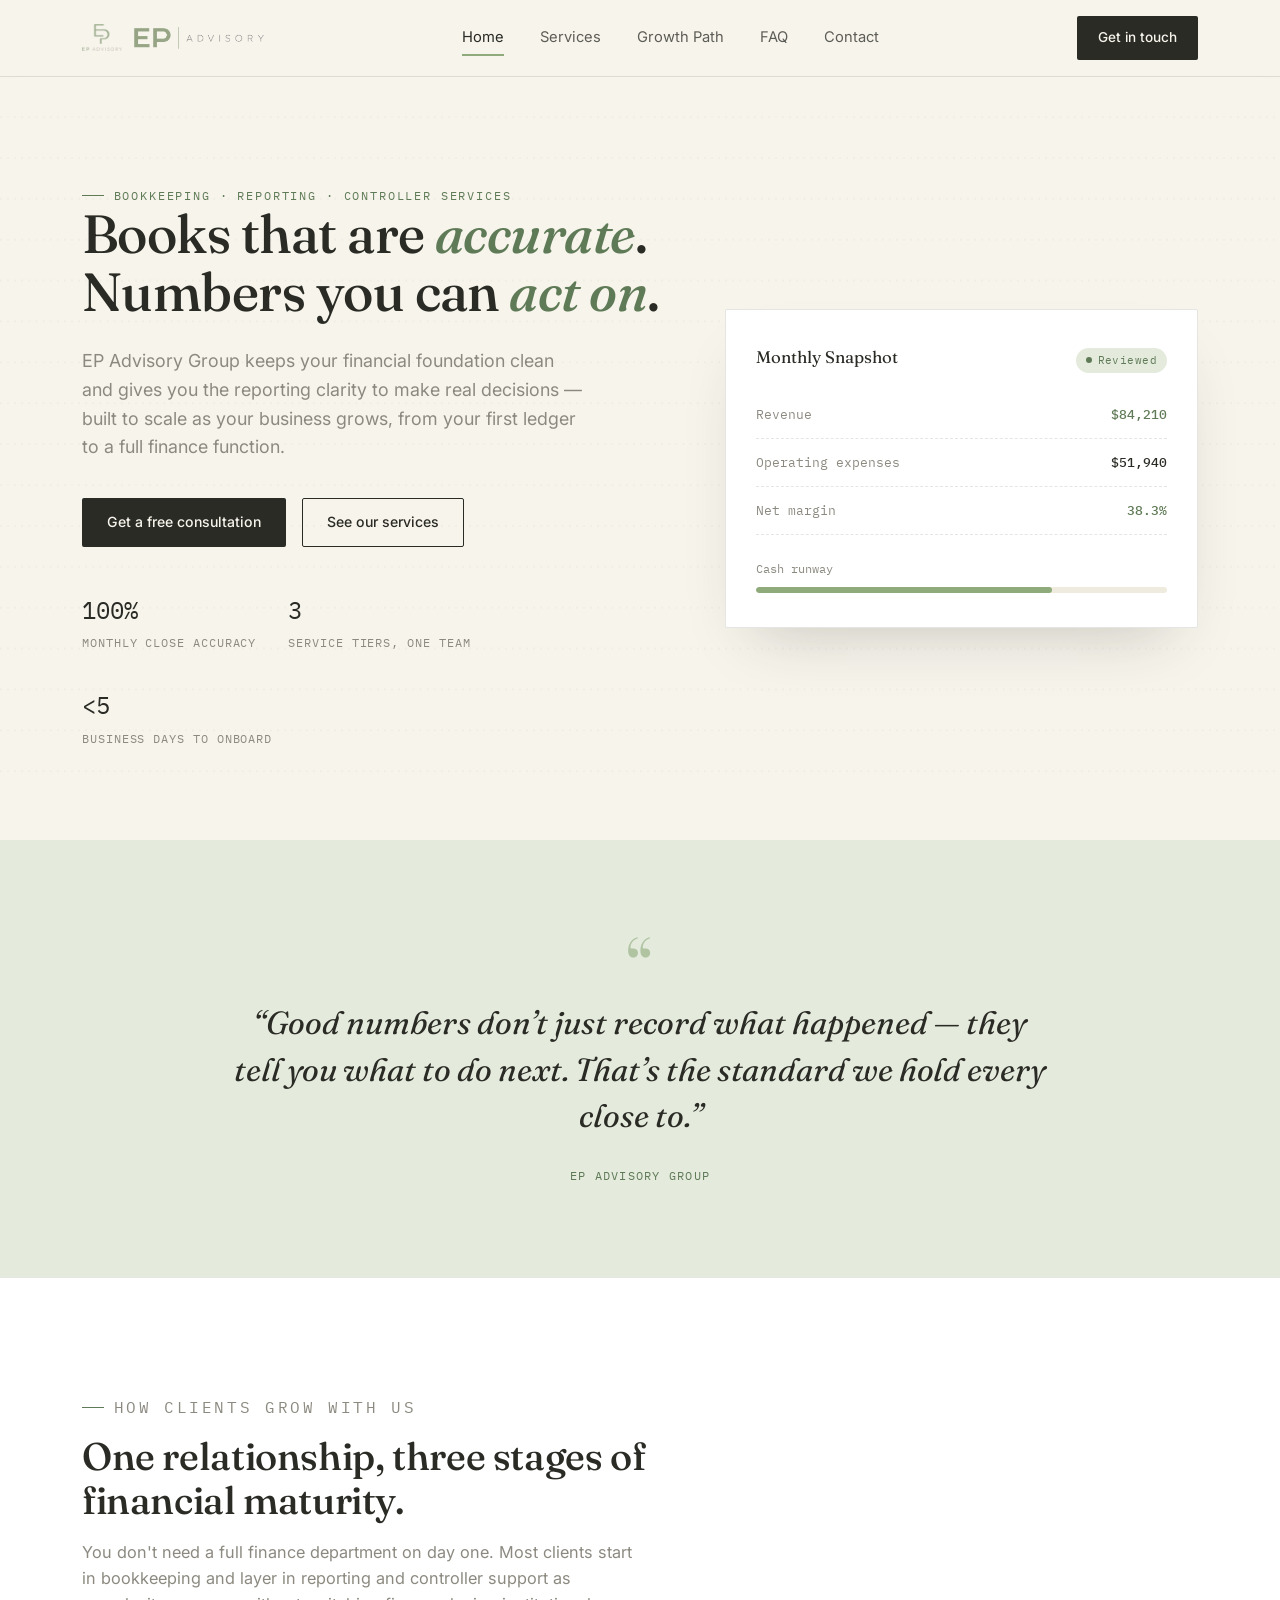
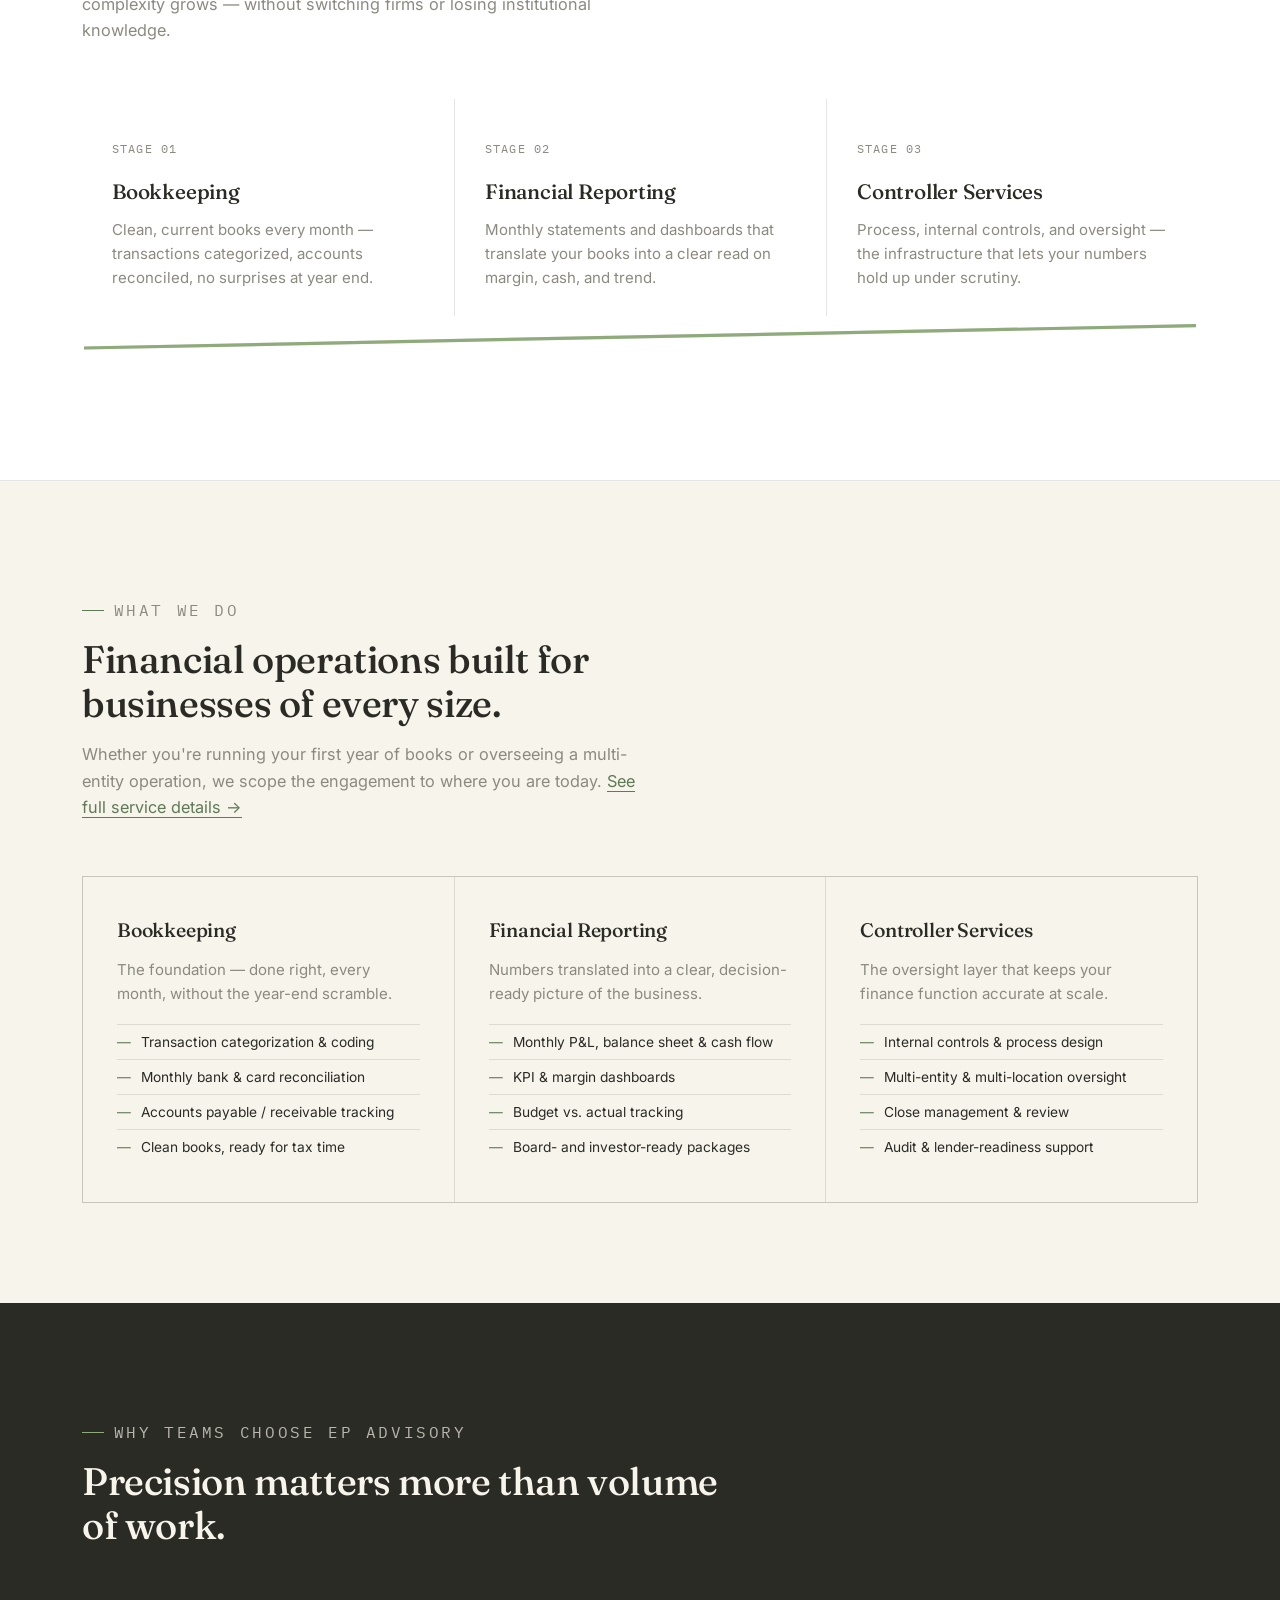
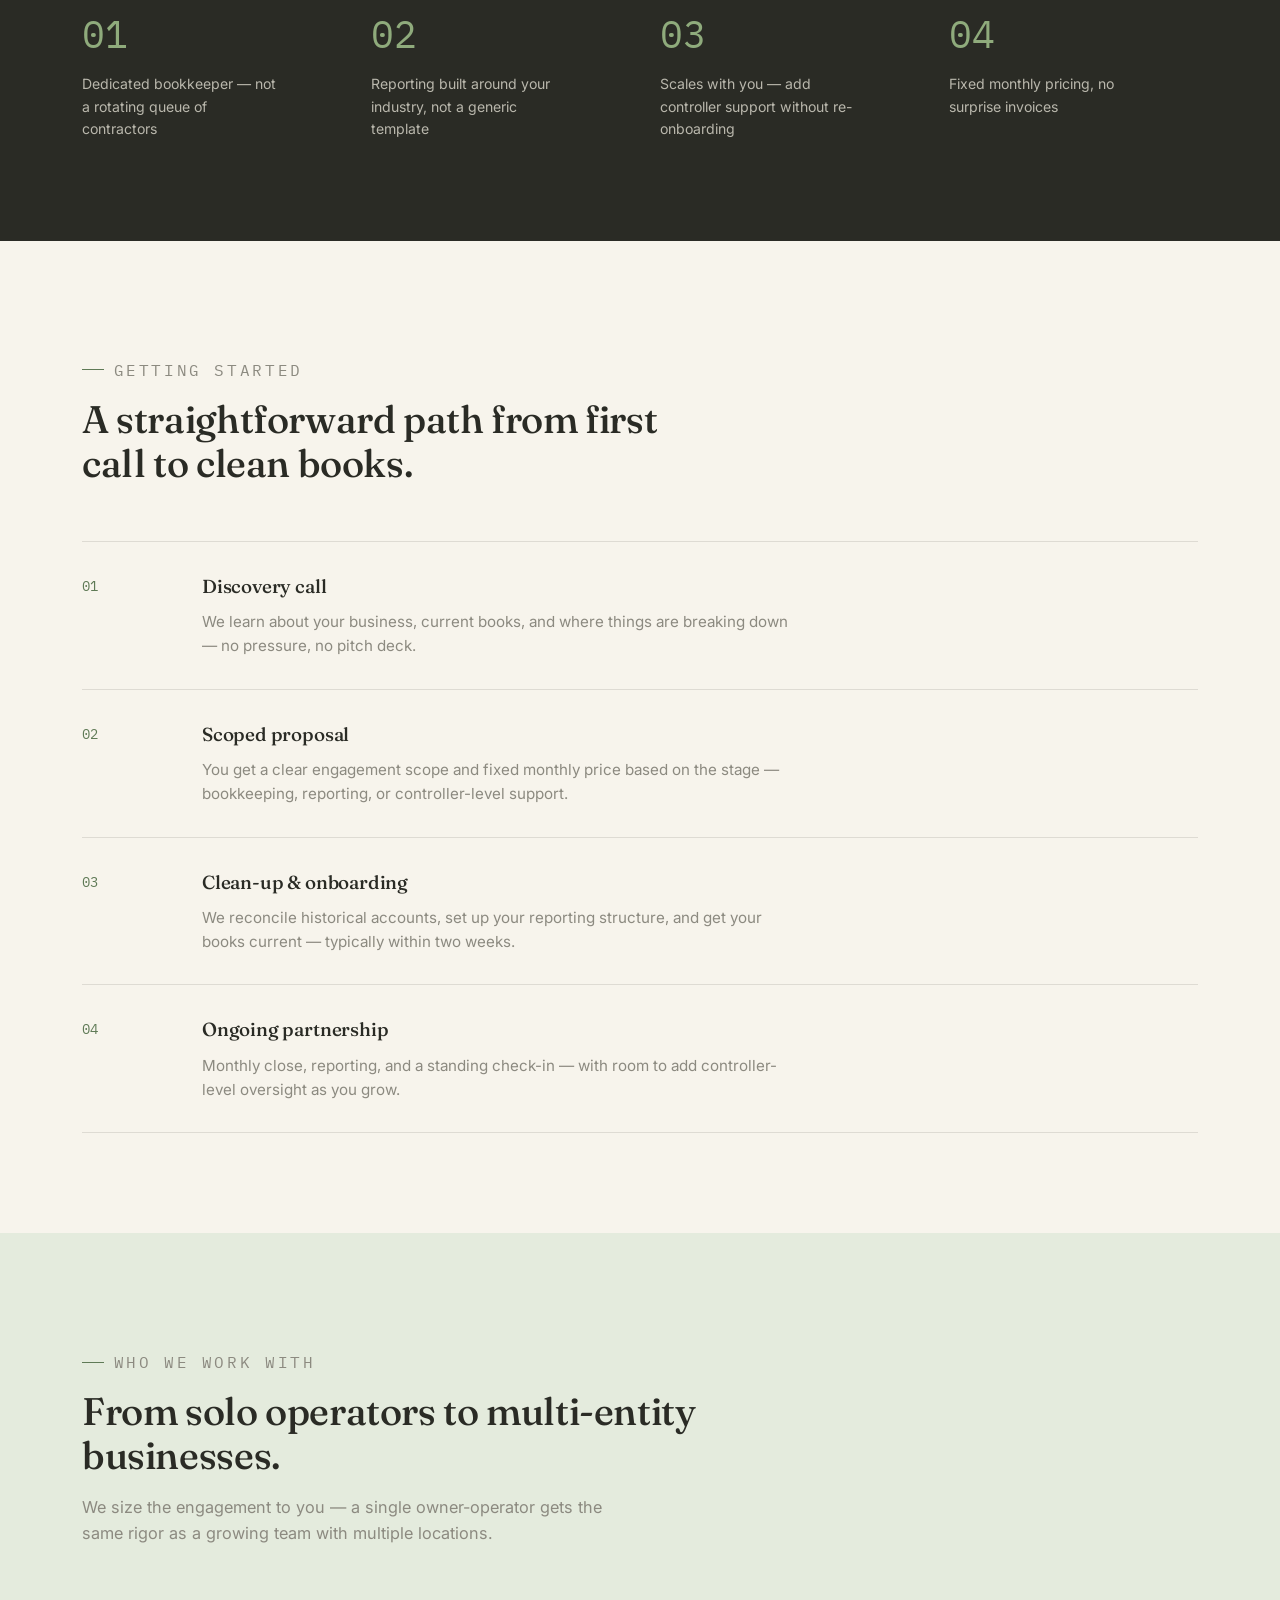
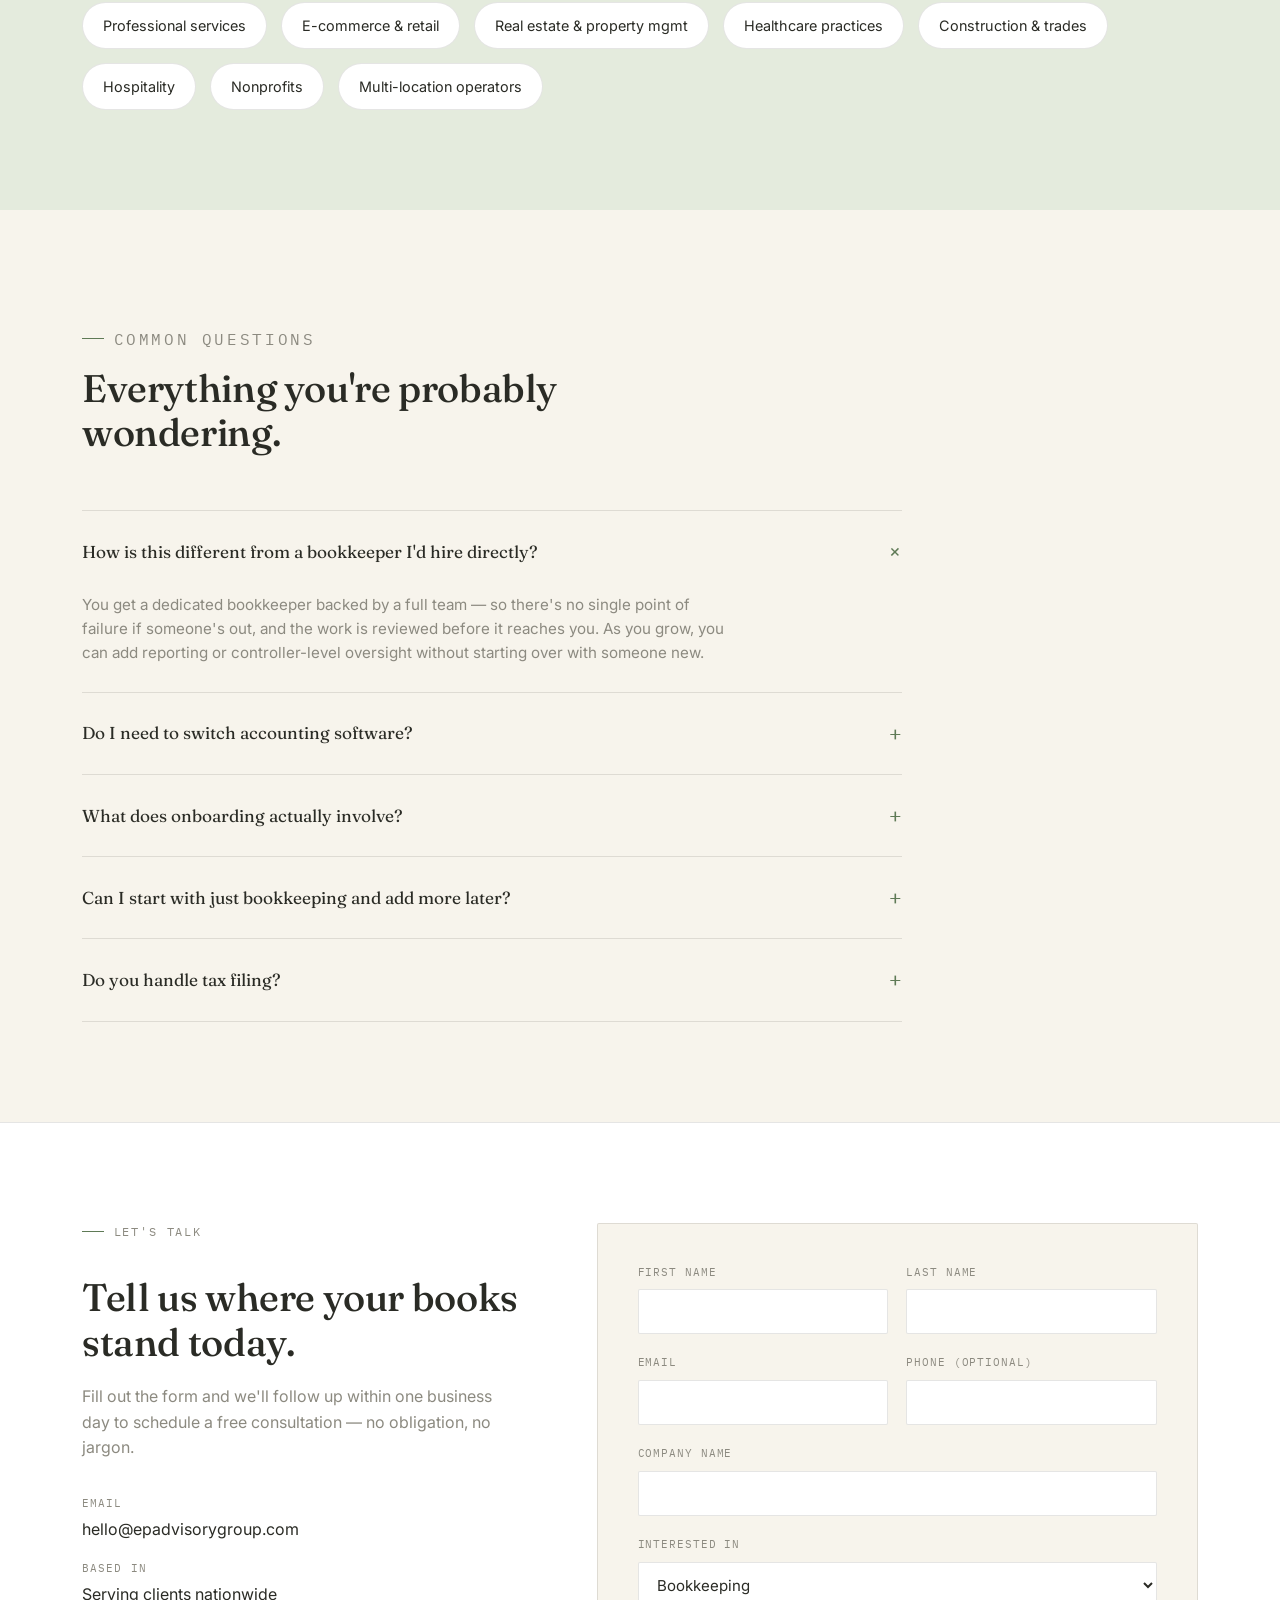
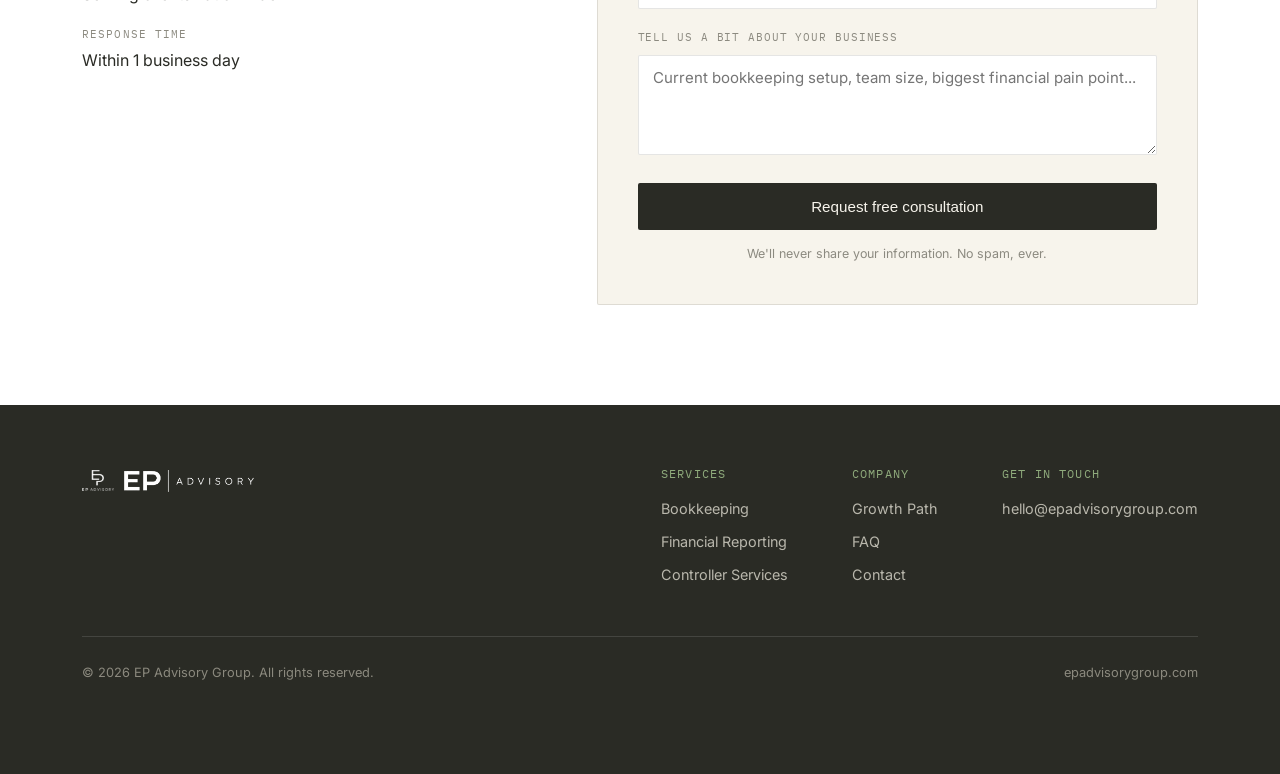
==== index.html @ 5fded7e3 "Add files via upload" ====
<!DOCTYPE html>
<html lang="en">
<head>
<meta charset="UTF-8">
<meta name="viewport" content="width=device-width, initial-scale=1.0">
<title>EP Advisory Group | Bookkeeping, Reporting & Controller Services</title>
<meta name="description" content="EP Advisory Group provides bookkeeping, financial reporting, and controller services that grow with your business — from your first ledger to a full finance function.">
<link rel="icon" href="[data-uri]">
<meta property="og:title" content="EP Advisory Group | Bookkeeping, Reporting & Controller Services">
<meta property="og:description" content="Books that are accurate. Numbers you can act on. Bookkeeping, financial reporting, and controller services that scale with your business.">
<meta property="og:type" content="website">
<link rel="preconnect" href="https://fonts.googleapis.com">
<link rel="preconnect" href="https://fonts.gstatic.com" crossorigin>
<link href="https://fonts.googleapis.com/css2?family=Fraunces:opsz,wght@9..144,300;9..144,400;9..144,500;9..144,600&family=Inter:wght@400;500;600;700&family=IBM+Plex+Mono:wght@400;500&display=swap" rel="stylesheet">
<link rel="stylesheet" href="styles.css">
</head>
<body>

<header>
  <nav>
    <a href="index.html" class="logo-mark">
      <span class="logo-icon lg" role="img" aria-label="EP Advisory monogram"></span>
      <span class="logo-word" role="img" aria-label="EP Advisory Group"></span>
    </a>
    <div class="nav-links">
      <a href="index.html" class="active">Home</a>
      <a href="services.html">Services</a>
      <a href="index.html#path">Growth Path</a>
      <a href="index.html#faq">FAQ</a>
      <a href="index.html#contact">Contact</a>
    </div>
    <div class="nav-right">
      <a href="index.html#contact" class="btn btn-primary nav-cta">Get in touch</a>
      <button class="mobile-toggle" id="mobileToggle" aria-label="Toggle menu" aria-expanded="false">
        <span></span><span></span><span></span>
      </button>
    </div>
    <div class="mobile-panel" id="mobilePanel">
      <a href="index.html">Home</a>
      <a href="services.html">Services</a>
      <a href="index.html#path">Growth Path</a>
      <a href="index.html#faq">FAQ</a>
      <a href="index.html#contact">Contact</a>
      <a href="index.html#contact" class="btn btn-primary">Get in touch</a>
    </div>
  </nav>
</header>

<main id="top">

  <!-- HERO -->
  <section class="hero">
    <svg class="hero-bg-lines" viewBox="0 0 1440 800" preserveAspectRatio="none" aria-hidden="true">
      <defs>
        <pattern id="ledgerGrid" width="1440" height="46" patternUnits="userSpaceOnUse">
          <line x1="0" y1="45" x2="1440" y2="45" stroke="#8FAB7C" stroke-width="1" stroke-dasharray="2 6"/>
        </pattern>
      </defs>
      <rect width="1440" height="800" fill="url(#ledgerGrid)" opacity="0.35"/>
    </svg>
    <div class="wrap">
      <div>
        <p class="eyebrow">Bookkeeping · Reporting · Controller Services</p>
        <h1>Books that are <em>accurate</em>. Numbers you can <em>act on</em>.</h1>
        <p class="lede">EP Advisory Group keeps your financial foundation clean and gives you the reporting clarity to make real decisions — built to scale as your business grows, from your first ledger to a full finance function.</p>
        <div class="hero-ctas">
          <a href="index.html#contact" class="btn btn-primary">Get a free consultation</a>
          <a href="services.html" class="btn btn-outline">See our services</a>
        </div>
        <div class="hero-trust">
          <div>
            <span class="num">100%</span>
            <span class="label">Monthly close accuracy</span>
          </div>
          <div>
            <span class="num">3</span>
            <span class="label">Service tiers, one team</span>
          </div>
          <div>
            <span class="num">&lt;5</span>
            <span class="label">Business days to onboard</span>
          </div>
        </div>
      </div>

      <div class="ledger reveal">
        <div class="ledger-head">
          <span class="title">Monthly Snapshot</span>
          <span class="tag"><span class="dot"></span>Reviewed</span>
        </div>
        <div class="ledger-row">
          <span class="cat">Revenue</span>
          <span class="val pos">$84,210</span>
        </div>
        <div class="ledger-row">
          <span class="cat">Operating expenses</span>
          <span class="val">$51,940</span>
        </div>
        <div class="ledger-row">
          <span class="cat">Net margin</span>
          <span class="val pos">38.3%</span>
        </div>
        <div style="margin-top:20px;">
          <span class="cat" style="font-family:'IBM Plex Mono', monospace; font-size:0.78rem; color:var(--stone);">Cash runway</span>
          <div class="ledger-bar-track">
            <div class="ledger-bar-fill" id="ledgerBar"></div>
          </div>
        </div>
      </div>
    </div>
  </section>

  <!-- QUOTE -->
  <section class="quote-section">
    <div class="wrap">
      <blockquote class="reveal">
        <p>&ldquo;Good numbers don&rsquo;t just record what happened &mdash; they tell you what to do next. That&rsquo;s the standard we hold every close to.&rdquo;</p>
        <cite>EP Advisory Group</cite>
      </blockquote>
    </div>
  </section>

  <!-- GROWTH PATH -->
  <section class="path" id="path">
    <div class="wrap">
      <div class="section-head reveal">
        <p class="eyebrow">How clients grow with us</p>
        <h2>One relationship, three stages of financial maturity.</h2>
        <p>You don't need a full finance department on day one. Most clients start in bookkeeping and layer in reporting and controller support as complexity grows — without switching firms or losing institutional knowledge.</p>
      </div>

      <div class="path-diagram">
        <div class="path-stage reveal">
          <span class="step-index">STAGE 01</span>
          <h3>Bookkeeping</h3>
          <p>Clean, current books every month — transactions categorized, accounts reconciled, no surprises at year end.</p>
        </div>
        <div class="path-stage reveal">
          <span class="step-index">STAGE 02</span>
          <h3>Financial Reporting</h3>
          <p>Monthly statements and dashboards that translate your books into a clear read on margin, cash, and trend.</p>
        </div>
        <div class="path-stage reveal">
          <span class="step-index">STAGE 03</span>
          <h3>Controller Services</h3>
          <p>Process, internal controls, and oversight — the infrastructure that lets your numbers hold up under scrutiny.</p>
        </div>
      </div>

      <div class="path-rail wrap" style="margin-top:0;">
        <svg viewBox="0 0 1180 40" preserveAspectRatio="none" aria-hidden="true">
          <line x1="0" y1="20" x2="1180" y2="6" stroke="var(--line)" stroke-width="2"/>
          <line x1="0" y1="20" x2="1180" y2="6" stroke="var(--sage)" stroke-width="2" stroke-dasharray="1300" stroke-dashoffset="1300" id="railFill"/>
        </svg>
      </div>
    </div>
  </section>

  <!-- SERVICES -->
  <section id="services">
    <div class="wrap">
      <div class="section-head reveal">
        <p class="eyebrow">What we do</p>
        <h2>Financial operations built for businesses of every size.</h2>
        <p>Whether you're running your first year of books or overseeing a multi-entity operation, we scope the engagement to where you are today. <a href="services.html" style="color:var(--sage-dark); border-bottom:1px solid var(--sage-dark);">See full service details →</a></p>
      </div>

      <div class="services-grid reveal">
        <div class="service-card">
          <h3>Bookkeeping</h3>
          <p>The foundation — done right, every month, without the year-end scramble.</p>
          <ul>
            <li>Transaction categorization &amp; coding</li>
            <li>Monthly bank &amp; card reconciliation</li>
            <li>Accounts payable / receivable tracking</li>
            <li>Clean books, ready for tax time</li>
          </ul>
        </div>
        <div class="service-card">
          <h3>Financial Reporting</h3>
          <p>Numbers translated into a clear, decision-ready picture of the business.</p>
          <ul>
            <li>Monthly P&amp;L, balance sheet &amp; cash flow</li>
            <li>KPI &amp; margin dashboards</li>
            <li>Budget vs. actual tracking</li>
            <li>Board- and investor-ready packages</li>
          </ul>
        </div>
        <div class="service-card">
          <h3>Controller Services</h3>
          <p>The oversight layer that keeps your finance function accurate at scale.</p>
          <ul>
            <li>Internal controls &amp; process design</li>
            <li>Multi-entity &amp; multi-location oversight</li>
            <li>Close management &amp; review</li>
            <li>Audit &amp; lender-readiness support</li>
          </ul>
        </div>
      </div>
    </div>
  </section>

  <!-- STATS -->
  <section class="stats">
    <div class="wrap">
      <div class="section-head reveal">
        <p class="eyebrow">Why teams choose EP Advisory</p>
        <h2>Precision matters more than volume of work.</h2>
      </div>
      <div class="stats-grid reveal">
        <div>
          <span class="stat-num">01</span>
          <p class="stat-label">Dedicated bookkeeper — not a rotating queue of contractors</p>
        </div>
        <div>
          <span class="stat-num">02</span>
          <p class="stat-label">Reporting built around your industry, not a generic template</p>
        </div>
        <div>
          <span class="stat-num">03</span>
          <p class="stat-label">Scales with you — add controller support without re-onboarding</p>
        </div>
        <div>
          <span class="stat-num">04</span>
          <p class="stat-label">Fixed monthly pricing, no surprise invoices</p>
        </div>
      </div>
    </div>
  </section>

  <!-- PROCESS -->
  <section id="process">
    <div class="wrap">
      <div class="section-head reveal">
        <p class="eyebrow">Getting started</p>
        <h2>A straightforward path from first call to clean books.</h2>
      </div>
      <div class="process-list reveal">
        <div class="process-item">
          <span class="pnum">01</span>
          <div>
            <h3>Discovery call</h3>
            <p>We learn about your business, current books, and where things are breaking down — no pressure, no pitch deck.</p>
          </div>
        </div>
        <div class="process-item">
          <span class="pnum">02</span>
          <div>
            <h3>Scoped proposal</h3>
            <p>You get a clear engagement scope and fixed monthly price based on the stage — bookkeeping, reporting, or controller-level support.</p>
          </div>
        </div>
        <div class="process-item">
          <span class="pnum">03</span>
          <div>
            <h3>Clean-up &amp; onboarding</h3>
            <p>We reconcile historical accounts, set up your reporting structure, and get your books current — typically within two weeks.</p>
          </div>
        </div>
        <div class="process-item">
          <span class="pnum">04</span>
          <div>
            <h3>Ongoing partnership</h3>
            <p>Monthly close, reporting, and a standing check-in — with room to add controller-level oversight as you grow.</p>
          </div>
        </div>
      </div>
    </div>
  </section>

  <!-- INDUSTRIES -->
  <section class="industries">
    <div class="wrap">
      <div class="section-head reveal">
        <p class="eyebrow">Who we work with</p>
        <h2>From solo operators to multi-entity businesses.</h2>
        <p>We size the engagement to you — a single owner-operator gets the same rigor as a growing team with multiple locations.</p>
      </div>
      <div class="industry-row reveal">
        <span class="industry-pill">Professional services</span>
        <span class="industry-pill">E-commerce &amp; retail</span>
        <span class="industry-pill">Real estate &amp; property mgmt</span>
        <span class="industry-pill">Healthcare practices</span>
        <span class="industry-pill">Construction &amp; trades</span>
        <span class="industry-pill">Hospitality</span>
        <span class="industry-pill">Nonprofits</span>
        <span class="industry-pill">Multi-location operators</span>
      </div>
    </div>
  </section>

  <!-- FAQ -->
  <section id="faq">
    <div class="wrap">
      <div class="section-head reveal">
        <p class="eyebrow">Common questions</p>
        <h2>Everything you're probably wondering.</h2>
      </div>
      <div class="faq-list reveal">
        <details class="faq-item" open>
          <summary>How is this different from a bookkeeper I'd hire directly?<span class="plus">+</span></summary>
          <p>You get a dedicated bookkeeper backed by a full team — so there's no single point of failure if someone's out, and the work is reviewed before it reaches you. As you grow, you can add reporting or controller-level oversight without starting over with someone new.</p>
        </details>
        <details class="faq-item">
          <summary>Do I need to switch accounting software?<span class="plus">+</span></summary>
          <p>Usually not. We work within the systems you already use, and if your current setup is holding you back, we'll recommend a change and handle the migration for you.</p>
        </details>
        <details class="faq-item">
          <summary>What does onboarding actually involve?<span class="plus">+</span></summary>
          <p>After the discovery call, we reconcile your historical books, clean up the chart of accounts, and get everything current — typically within two weeks, depending on how far behind things are.</p>
        </details>
        <details class="faq-item">
          <summary>Can I start with just bookkeeping and add more later?<span class="plus">+</span></summary>
          <p>Yes — that's how most engagements start. Financial reporting and controller services layer on top whenever you're ready, with the same team and no re-onboarding.</p>
        </details>
        <details class="faq-item">
          <summary>Do you handle tax filing?<span class="plus">+</span></summary>
          <p>We don't file taxes directly, but we keep your books clean and organized so your CPA can file quickly and accurately — and we're glad to coordinate with them directly.</p>
        </details>
      </div>
    </div>
  </section>

  <!-- CONTACT -->
  <section class="contact" id="contact">
    <div class="wrap">
      <div class="contact-info reveal">
        <p class="eyebrow">Let's talk</p>
        <h2>Tell us where your books stand today.</h2>
        <p>Fill out the form and we'll follow up within one business day to schedule a free consultation — no obligation, no jargon.</p>

        <div class="contact-detail">
          <div>
            <span class="k">Email</span>
            <a class="v" href="mailto:hello@epadvisorygroup.com">hello@epadvisorygroup.com</a>
          </div>
          <div>
            <span class="k">Based in</span>
            <span class="v">Serving clients nationwide</span>
          </div>
          <div>
            <span class="k">Response time</span>
            <span class="v">Within 1 business day</span>
          </div>
        </div>
      </div>

      <div class="reveal">
        <form id="contactForm" action="https://formspree.io/f/YOUR_FORM_ID" method="POST">
          <div class="form-row">
            <div class="field">
              <label for="firstName">First name</label>
              <input type="text" id="firstName" name="firstName" required>
            </div>
            <div class="field">
              <label for="lastName">Last name</label>
              <input type="text" id="lastName" name="lastName" required>
            </div>
          </div>
          <div class="form-row">
            <div class="field">
              <label for="email">Email</label>
              <input type="email" id="email" name="email" required>
            </div>
            <div class="field">
              <label for="phone">Phone (optional)</label>
              <input type="tel" id="phone" name="phone">
            </div>
          </div>
          <div class="field">
            <label for="company">Company name</label>
            <input type="text" id="company" name="company" required>
          </div>
          <div class="field">
            <label for="interest">Interested in</label>
            <select id="interest" name="interest">
              <option>Bookkeeping</option>
              <option>Financial Reporting</option>
              <option>Controller Services</option>
              <option>Not sure yet — let's talk</option>
            </select>
          </div>
          <div class="field">
            <label for="message">Tell us a bit about your business</label>
            <textarea id="message" name="message" placeholder="Current bookkeeping setup, team size, biggest financial pain point..."></textarea>
          </div>
          <button type="submit" class="btn btn-primary">Request free consultation</button>
          <p class="form-note">We'll never share your information. No spam, ever.</p>
        </form>
        <div class="form-success" id="formSuccess">
          <h3>Thanks — message received.</h3>
          <p>We'll be in touch within one business day to schedule your consultation.</p>
        </div>
      </div>
    </div>
  </section>

</main>

<footer>
  <div class="wrap">
    <div class="footer-top">
      <a href="index.html" class="footer-logo">
        <span class="logo-icon invert" role="img" aria-label="EP Advisory monogram"></span>
        <span class="logo-word invert" role="img" aria-label="EP Advisory Group"></span>
      </a>
      <div class="footer-cols">
        <div class="footer-col">
          <h4>Services</h4>
          <a href="services.html#bookkeeping">Bookkeeping</a>
          <a href="services.html#reporting">Financial Reporting</a>
          <a href="services.html#controller">Controller Services</a>
        </div>
        <div class="footer-col">
          <h4>Company</h4>
          <a href="index.html#path">Growth Path</a>
          <a href="index.html#faq">FAQ</a>
          <a href="index.html#contact">Contact</a>
        </div>
        <div class="footer-col">
          <h4>Get in touch</h4>
          <a href="mailto:hello@epadvisorygroup.com">hello@epadvisorygroup.com</a>
        </div>
      </div>
    </div>
    <div class="footer-bottom">
      <span>© 2026 EP Advisory Group. All rights reserved.</span>
      <span>epadvisorygroup.com</span>
    </div>
  </div>
</footer>

<div class="sticky-cta">
  <a href="index.html#contact" class="btn btn-primary">Get a free consultation</a>
</div>

<script>
  // Mobile nav toggle
  const toggle = document.getElementById('mobileToggle');
  const panel = document.getElementById('mobilePanel');
  toggle.addEventListener('click', () => {
    const isOpen = panel.classList.toggle('open');
    toggle.classList.toggle('open', isOpen);
    toggle.setAttribute('aria-expanded', isOpen);
  });
  panel.querySelectorAll('a').forEach(a => a.addEventListener('click', () => {
    panel.classList.remove('open');
    toggle.classList.remove('open');
    toggle.setAttribute('aria-expanded', 'false');
  }));

  // Scroll reveal
  const revealEls = document.querySelectorAll('.reveal');
  const io = new IntersectionObserver((entries) => {
    entries.forEach(entry => {
      if(entry.isIntersecting){
        entry.target.classList.add('in');
        io.unobserve(entry.target);
      }
    });
  }, {threshold:0.15});
  revealEls.forEach(el => io.observe(el));

  // Hero ledger bar + rail line animate on load
  window.addEventListener('load', () => {
    setTimeout(() => {
      const bar = document.getElementById('ledgerBar');
      if(bar) bar.style.width = '72%';
      const rail = document.getElementById('railFill');
      if(rail){
        rail.style.transition = 'stroke-dashoffset 1.6s cubic-bezier(.22,.9,.35,1)';
        rail.style.strokeDashoffset = '0';
      }
    }, 300);
  });

  // Contact form handling
  const form = document.getElementById('contactForm');
  const success = document.getElementById('formSuccess');
  form.addEventListener('submit', function(e){
    const action = form.getAttribute('action');
    if(action.includes('YOUR_FORM_ID')){
      e.preventDefault();
      form.classList.add('hidden');
      success.classList.add('active');
    }
  });
</script>

</body>
</html>
---- styles.css ----
:root{
  --sage: #8FAB7C;
  --sage-dark: #5F7A56;
  --sage-pale: #E4EBDD;
  --cream: #F7F4EC;
  --cream-deep: #F0EBDF;
  --ink: #2A2B25;
  --stone: #8C8A80;
  --white: #FFFFFF;
  --line: rgba(42,43,37,0.12);
  --radius: 2px;
  --logo-mono: url("[data-uri]");
  --logo-word: url("[data-uri]");
}

*{margin:0;padding:0;box-sizing:border-box;}
html{scroll-behavior:smooth;}
body{
  background:var(--cream);
  color:var(--ink);
  font-family:'Inter',sans-serif;
  line-height:1.6;
  -webkit-font-smoothing:antialiased;
  overflow-x:hidden;
}

@media (prefers-reduced-motion: reduce){
  html{scroll-behavior:auto;}
  *{animation-duration:0.01ms !important; animation-iteration-count:1 !important; transition-duration:0.01ms !important;}
}

h1,h2,h3,h4{
  font-family:'Fraunces', serif;
  font-weight:500;
  letter-spacing:-0.01em;
  color:var(--ink);
}

a{color:inherit; text-decoration:none;}
.mono{font-family:'IBM Plex Mono', monospace;}

.eyebrow{
  font-family:'IBM Plex Mono', monospace;
  font-size:0.72rem;
  letter-spacing:0.16em;
  text-transform:uppercase;
  color:var(--sage-dark);
  display:flex;
  align-items:center;
  gap:0.6rem;
}
.eyebrow::before{
  content:'';
  width:22px;
  height:1px;
  background:var(--sage-dark);
  display:inline-block;
}

.wrap{max-width:1180px; margin:0 auto; padding:0 32px;}

a:focus-visible, button:focus-visible, input:focus-visible,
textarea:focus-visible, select:focus-visible, summary:focus-visible{
  outline:2px solid var(--sage-dark);
  outline-offset:3px;
}

/* ---------- LOGO (CSS background, embedded once) ---------- */
.logo-icon{
  display:inline-block;
  width:32px;
  height:32px;
  background-image:var(--logo-mono);
  background-size:contain;
  background-repeat:no-repeat;
  background-position:center;
}
.logo-icon.lg{width:40px; height:40px;}
.logo-word{
  display:inline-block;
  width:130px;
  height:22px;
  background-image:var(--logo-word);
  background-size:contain;
  background-repeat:no-repeat;
  background-position:left center;
}
.logo-icon.invert, .logo-word.invert{
  filter:brightness(0) invert(1);
}

/* ---------- NAV ---------- */
header{
  position:sticky;
  top:0;
  z-index:100;
  background:rgba(247,244,236,0.92);
  backdrop-filter:blur(8px);
  border-bottom:1px solid var(--line);
}

nav{
  display:flex;
  align-items:center;
  justify-content:space-between;
  padding:16px 32px;
  max-width:1180px;
  margin:0 auto;
  position:relative;
}

.logo-mark{display:flex; align-items:center; gap:12px;}

.nav-links{
  display:flex;
  align-items:center;
  gap:36px;
  font-size:0.92rem;
}
.nav-links a{
  color:var(--ink);
  opacity:0.75;
  transition:opacity 0.2s;
  position:relative;
}
.nav-links a:hover{opacity:1;}
.nav-links a.active{opacity:1;}
.nav-links a.active::after{
  content:'';
  position:absolute;
  left:0; right:0; bottom:-6px;
  height:2px;
  background:var(--sage);
}

.nav-right{display:flex; align-items:center; gap:18px;}

.btn{
  display:inline-flex;
  align-items:center;
  justify-content:center;
  gap:8px;
  padding:12px 24px;
  border-radius:var(--radius);
  font-size:0.88rem;
  font-weight:500;
  cursor:pointer;
  border:1px solid transparent;
  transition:all 0.2s ease;
  white-space:nowrap;
}
.btn-primary{background:var(--ink); color:var(--cream);}
.btn-primary:hover{background:var(--sage-dark);}
.btn-outline{border-color:var(--ink); color:var(--ink);}
.btn-outline:hover{background:var(--ink); color:var(--cream);}
.nav-cta{font-size:0.85rem; padding:10px 20px;}

.mobile-toggle{
  display:none;
  flex-direction:column;
  gap:5px;
  background:none;
  border:none;
  cursor:pointer;
  padding:6px;
}
.mobile-toggle span{
  width:22px;
  height:2px;
  background:var(--ink);
  display:block;
  transition:transform 0.25s ease, opacity 0.25s ease;
}
.mobile-toggle.open span:nth-child(1){transform:translateY(7px) rotate(45deg);}
.mobile-toggle.open span:nth-child(2){opacity:0;}
.mobile-toggle.open span:nth-child(3){transform:translateY(-7px) rotate(-45deg);}

.mobile-panel{
  display:none;
  position:absolute;
  top:100%;
  left:0; right:0;
  background:var(--cream);
  border-bottom:1px solid var(--line);
  flex-direction:column;
  padding:10px 32px 26px;
}
.mobile-panel.open{display:flex;}
.mobile-panel a{
  padding:14px 0;
  border-bottom:1px solid var(--line);
  font-size:1rem;
}
.mobile-panel .btn{margin-top:16px;}

/* ---------- HERO ---------- */
.hero{padding:110px 0 90px; position:relative; overflow:hidden;}
.hero-bg-lines{
  position:absolute;
  inset:0;
  z-index:0;
  opacity:0.5;
  pointer-events:none;
}
.hero .wrap{
  display:grid;
  grid-template-columns:1.1fr 0.9fr;
  gap:64px;
  align-items:center;
  position:relative;
  z-index:1;
}
.hero h1{
  font-size:clamp(2.4rem, 4.2vw, 3.7rem);
  line-height:1.08;
  margin-bottom:26px;
}
.hero h1 em{font-style:italic; color:var(--sage-dark);}
.hero p.lede{
  font-size:1.12rem;
  color:var(--stone);
  max-width:46ch;
  margin-bottom:36px;
}
.hero-ctas{display:flex; gap:16px; flex-wrap:wrap; margin-bottom:44px;}
.hero-trust{display:flex; gap:32px; flex-wrap:wrap;}
.hero-trust div{font-family:'IBM Plex Mono', monospace;}
.hero-trust .num{font-size:1.5rem; color:var(--ink); display:block;}
.hero-trust .label{font-size:0.72rem; color:var(--stone); text-transform:uppercase; letter-spacing:0.08em;}

/* Ledger visual */
.ledger{
  position:relative;
  background:var(--white);
  border:1px solid var(--line);
  padding:34px 30px;
  border-radius:var(--radius);
  box-shadow:0 30px 60px -30px rgba(42,43,37,0.25);
}
.ledger-row{
  display:flex;
  justify-content:space-between;
  align-items:center;
  padding:13px 0;
  border-bottom:1px dashed var(--line);
  font-family:'IBM Plex Mono', monospace;
  font-size:0.82rem;
}
.ledger-row:last-child{border-bottom:none;}
.ledger-row .cat{color:var(--stone);}
.ledger-row .val{color:var(--ink); font-weight:500;}
.ledger-row .val.pos{color:var(--sage-dark);}
.ledger-bar-track{height:6px; background:var(--cream-deep); border-radius:3px; margin-top:6px; overflow:hidden;}
.ledger-bar-fill{height:100%; background:var(--sage); border-radius:3px; width:0%; transition:width 1.4s cubic-bezier(.22,.9,.35,1);}
.ledger-head{display:flex; justify-content:space-between; align-items:baseline; margin-bottom:18px;}
.ledger-head .title{font-family:'Fraunces', serif; font-size:1.05rem;}
.ledger-head .tag{
  font-family:'IBM Plex Mono', monospace;
  font-size:0.68rem;
  background:var(--sage-pale);
  color:var(--sage-dark);
  padding:4px 10px;
  border-radius:20px;
  letter-spacing:0.04em;
  display:inline-flex;
  align-items:center;
  gap:6px;
}
.ledger-head .tag .dot{
  width:6px; height:6px; border-radius:50%;
  background:var(--sage-dark);
  animation:pulse 1.8s ease-in-out infinite;
}
@keyframes pulse{
  0%,100%{opacity:1;}
  50%{opacity:0.3;}
}

/* ---------- SECTION GENERIC ---------- */
section{padding:100px 0;}
.section-head{max-width:640px; margin-bottom:56px;}
.section-head h2{font-size:clamp(1.9rem,3vw,2.6rem); margin-top:14px; line-height:1.15;}
.section-head p{color:var(--stone); font-size:1.02rem; margin-top:16px; max-width:56ch;}

/* ---------- QUOTE ---------- */
.quote-section{padding:90px 0; background:var(--sage-pale);}
.quote-section blockquote{max-width:820px; margin:0 auto; text-align:center; position:relative;}
.quote-section blockquote::before{
  content:'\201C';
  font-family:'Fraunces', serif;
  font-size:5rem;
  color:var(--sage);
  line-height:1;
  display:block;
  margin-bottom:-10px;
  opacity:0.6;
}
.quote-section p{
  font-family:'Fraunces', serif;
  font-weight:400;
  font-style:italic;
  font-size:clamp(1.4rem, 2.6vw, 2rem);
  line-height:1.45;
  color:var(--ink);
  margin-bottom:22px;
}
.quote-section cite{
  font-family:'IBM Plex Mono', monospace;
  font-style:normal;
  font-size:0.78rem;
  letter-spacing:0.1em;
  text-transform:uppercase;
  color:var(--sage-dark);
}

/* ---------- GROWTH PATH ---------- */
.path{background:var(--white); border-top:1px solid var(--line); border-bottom:1px solid var(--line);}
.path-diagram{
  display:grid;
  grid-template-columns:repeat(3, 1fr);
  gap:0;
  position:relative;
  margin-top:20px;
}
.path-stage{position:relative; padding:36px 30px 0; border-left:1px solid var(--line);}
.path-stage:first-child{border-left:none;}
.path-stage .step-index{font-family:'IBM Plex Mono', monospace; font-size:0.72rem; color:var(--stone); letter-spacing:0.1em;}
.path-stage h3{font-size:1.3rem; margin:14px 0 10px;}
.path-stage p{color:var(--stone); font-size:0.94rem; margin-bottom:26px;}
.path-rail{position:relative; height:64px; margin:0 -30px;}
.path-rail svg{width:100%; height:100%; display:block;}

/* ---------- SERVICES ---------- */
.services-grid{
  display:grid;
  grid-template-columns:repeat(3, 1fr);
  gap:1px;
  background:var(--line);
  border:1px solid var(--line);
}
.service-card{background:var(--cream); padding:38px 34px; transition:background 0.25s;}
.service-card:hover{background:var(--white);}
.service-card h3{font-size:1.22rem; margin-bottom:12px;}
.service-card p{color:var(--stone); font-size:0.94rem; margin-bottom:18px;}
.service-card ul{list-style:none; font-size:0.86rem; color:var(--ink);}
.service-card li{padding:6px 0; border-top:1px solid var(--line); display:flex; gap:10px;}
.service-card li::before{content:'—'; color:var(--sage-dark);}

/* ---------- STATS (count-up) ---------- */
.stats{background:var(--ink); color:var(--cream);}
.stats .section-head h2{color:var(--cream);}
.stats .section-head p{color:#B9B7AC;}
.stats .eyebrow{color:var(--sage);}
.stats .eyebrow::before{background:var(--sage);}
.stats-grid{display:grid; grid-template-columns:repeat(4,1fr); gap:40px;}
.stat-num{
  font-family:'IBM Plex Mono', monospace;
  font-size:2.4rem;
  color:var(--sage);
  display:block;
  margin-bottom:8px;
}
.stat-label{font-size:0.88rem; color:#B9B7AC; max-width:22ch;}

/* ---------- PROCESS ---------- */
.process-list{display:flex; flex-direction:column;}
.process-item{
  display:grid;
  grid-template-columns:90px 1fr;
  gap:30px;
  padding:30px 0;
  border-top:1px solid var(--line);
  align-items:start;
}
.process-item:last-child{border-bottom:1px solid var(--line);}
.process-item .pnum{font-family:'IBM Plex Mono', monospace; font-size:0.85rem; color:var(--sage-dark); padding-top:4px;}
.process-item h3{font-size:1.18rem; margin-bottom:8px;}
.process-item p{color:var(--stone); font-size:0.95rem; max-width:60ch;}

/* ---------- INDUSTRIES ---------- */
.industries{background:var(--sage-pale);}
.industry-row{display:flex; flex-wrap:wrap; gap:14px;}
.industry-pill{background:var(--white); border:1px solid var(--line); padding:11px 20px; border-radius:30px; font-size:0.9rem;}

/* ---------- FAQ ---------- */
.faq-list{max-width:820px;}
.faq-item{border-top:1px solid var(--line);}
.faq-item:last-child{border-bottom:1px solid var(--line);}
.faq-item summary{
  list-style:none;
  cursor:pointer;
  padding:24px 0;
  display:flex;
  justify-content:space-between;
  align-items:center;
  gap:20px;
  font-family:'Fraunces', serif;
  font-size:1.08rem;
  color:var(--ink);
}
.faq-item summary::-webkit-details-marker{display:none;}
.faq-item summary .plus{
  font-family:'IBM Plex Mono', monospace;
  font-size:1.3rem;
  color:var(--sage-dark);
  transition:transform 0.25s ease;
  flex-shrink:0;
}
.faq-item[open] summary .plus{transform:rotate(45deg);}
.faq-item p{color:var(--stone); font-size:0.95rem; padding-bottom:26px; max-width:65ch;}

/* ---------- CONTACT ---------- */
.contact{background:var(--white); border-top:1px solid var(--line);}
.contact .wrap{display:grid; grid-template-columns:0.85fr 1.15fr; gap:70px;}
.contact-info h2{font-size:clamp(1.9rem,3vw,2.5rem); margin:14px 0 20px; line-height:1.16;}
.contact-info p{color:var(--stone); margin-bottom:34px; max-width:42ch;}
.contact-detail{display:flex; flex-direction:column; gap:18px; margin-bottom:34px;}
.contact-detail div{display:flex; flex-direction:column;}
.contact-detail .k{
  font-family:'IBM Plex Mono', monospace;
  font-size:0.7rem;
  text-transform:uppercase;
  letter-spacing:0.1em;
  color:var(--stone);
  margin-bottom:4px;
}
.contact-detail .v{font-size:1rem;}
.contact-detail a.v:hover{color:var(--sage-dark);}

form{background:var(--cream); border:1px solid var(--line); padding:40px; border-radius:var(--radius);}
.form-row{display:grid; grid-template-columns:1fr 1fr; gap:18px;}
.field{margin-bottom:20px;}
.field label{
  display:block;
  font-family:'IBM Plex Mono', monospace;
  font-size:0.7rem;
  text-transform:uppercase;
  letter-spacing:0.08em;
  color:var(--stone);
  margin-bottom:8px;
}
.field input, .field select, .field textarea{
  width:100%;
  padding:12px 14px;
  border:1px solid var(--line);
  background:var(--white);
  font-family:'Inter', sans-serif;
  font-size:0.94rem;
  color:var(--ink);
  border-radius:var(--radius);
}
.field textarea{resize:vertical; min-height:100px;}
.field input:focus, .field select:focus, .field textarea:focus{border-color:var(--sage-dark); outline:none;}
form .btn{width:100%; padding:14px; font-size:0.95rem;}
.form-note{font-size:0.78rem; color:var(--stone); margin-top:14px; text-align:center;}
.form-success{display:none; text-align:center; padding:30px 10px;}
.form-success h3{margin-bottom:10px;}
.form-success p{color:var(--stone);}
.form-success.active{display:block;}
form.hidden{display:none;}

/* ---------- FOOTER ---------- */
footer{background:var(--ink); color:#B9B7AC; padding:60px 0 90px;}
.footer-top{
  display:flex;
  justify-content:space-between;
  align-items:flex-start;
  flex-wrap:wrap;
  gap:40px;
  padding-bottom:40px;
  border-bottom:1px solid rgba(255,255,255,0.12);
  margin-bottom:26px;
}
.footer-logo{display:flex; align-items:center; gap:10px;}
.footer-cols{display:flex; gap:64px; flex-wrap:wrap;}
.footer-col h4{
  font-family:'IBM Plex Mono', monospace;
  font-size:0.72rem;
  text-transform:uppercase;
  letter-spacing:0.1em;
  color:var(--sage);
  margin-bottom:14px;
  font-weight:400;
}
.footer-col a{display:block; color:#B9B7AC; font-size:0.9rem; margin-bottom:10px; transition:color 0.2s;}
.footer-col a:hover{color:var(--cream);}
.footer-bottom{display:flex; justify-content:space-between; font-size:0.8rem; color:#8B897E; flex-wrap:wrap; gap:10px;}

/* ---------- STICKY MOBILE CTA ---------- */
.sticky-cta{
  display:none;
  position:fixed;
  bottom:0; left:0; right:0;
  z-index:200;
  background:var(--white);
  border-top:1px solid var(--line);
  padding:12px 20px;
  box-shadow:0 -10px 30px rgba(42,43,37,0.08);
}
.sticky-cta .btn{width:100%;}

/* ---------- SUBPAGE HERO ---------- */
.subhero{padding:70px 0 60px; border-bottom:1px solid var(--line);}
.subhero h1{font-size:clamp(2.1rem, 3.6vw, 3rem); margin:14px 0 18px; line-height:1.12;}
.subhero p{color:var(--stone); font-size:1.05rem; max-width:62ch;}
.breadcrumb{font-family:'IBM Plex Mono', monospace; font-size:0.78rem; color:var(--stone); margin-bottom:18px;}
.breadcrumb a{color:var(--sage-dark);}
.breadcrumb a:hover{text-decoration:underline;}

/* ---------- SERVICE DETAIL ---------- */
.service-detail{padding:90px 0; border-bottom:1px solid var(--line); scroll-margin-top:90px;}
.service-detail:nth-child(even){background:var(--white);}
.service-detail .wrap{display:grid; grid-template-columns:0.85fr 1.15fr; gap:70px; align-items:start;}
.service-detail .stage-tag{
  font-family:'IBM Plex Mono', monospace;
  font-size:0.72rem;
  letter-spacing:0.1em;
  text-transform:uppercase;
  color:var(--sage-dark);
  background:var(--sage-pale);
  display:inline-block;
  padding:5px 12px;
  border-radius:20px;
  margin-bottom:18px;
}
.service-detail h2{font-size:clamp(1.7rem, 2.6vw, 2.3rem); margin-bottom:16px; line-height:1.15;}
.service-detail .lede{color:var(--stone); font-size:1.02rem; margin-bottom:26px; max-width:44ch;}
.service-detail .who{border-left:2px solid var(--sage); padding-left:18px; margin-top:10px;}
.service-detail .who .k{
  font-family:'IBM Plex Mono', monospace;
  font-size:0.7rem;
  text-transform:uppercase;
  letter-spacing:0.08em;
  color:var(--stone);
  display:block;
  margin-bottom:6px;
}
.service-detail .who p{font-size:0.92rem; color:var(--ink);}
.included-grid{display:grid; grid-template-columns:1fr 1fr; gap:14px 26px;}
.included-item{display:flex; gap:12px; align-items:flex-start; padding:16px 0; border-top:1px solid var(--line);}
.included-item svg{flex-shrink:0; margin-top:3px;}
.included-item h4{font-family:'Inter', sans-serif; font-weight:600; font-size:0.95rem; margin-bottom:4px;}
.included-item p{font-size:0.86rem; color:var(--stone);}

/* ---------- CTA BANNER ---------- */
.cta-banner{background:var(--ink); padding:70px 0; text-align:center;}
.cta-banner h2{color:var(--cream); font-size:clamp(1.7rem,3vw,2.3rem); margin-bottom:16px;}
.cta-banner p{color:#B9B7AC; margin-bottom:30px; max-width:50ch; margin-left:auto; margin-right:auto;}
.cta-banner .btn-primary{background:var(--sage); color:var(--ink);}
.cta-banner .btn-primary:hover{background:var(--cream);}

/* ---------- SCROLL REVEAL ---------- */
.reveal{opacity:0; transform:translateY(18px); transition:opacity 0.7s ease, transform 0.7s ease;}
.reveal.in{opacity:1; transform:translateY(0);}

/* ---------- RESPONSIVE ---------- */
@media (max-width: 900px){
  .hero .wrap{grid-template-columns:1fr;}
  .hero{padding:70px 0 60px;}
  .path-diagram{grid-template-columns:1fr;}
  .path-stage{border-left:none; border-top:1px solid var(--line); padding-top:30px;}
  .path-stage:first-child{border-top:none;}
  .services-grid{grid-template-columns:1fr;}
  .stats-grid{grid-template-columns:1fr 1fr; row-gap:34px;}
  .contact .wrap{grid-template-columns:1fr;}
  .form-row{grid-template-columns:1fr;}
  .nav-links{display:none;}
  .nav-cta{display:none;}
  .mobile-toggle{display:flex;}
  .footer-top{flex-direction:column;}
  .service-detail .wrap{grid-template-columns:1fr;}
  .included-grid{grid-template-columns:1fr;}
  .sticky-cta{display:block;}
  footer{padding-bottom:100px;}
}

@media (max-width: 560px){
  .wrap{padding:0 20px;}
  nav{padding:14px 20px;}
  section{padding:70px 0;}
  .stats-grid{grid-template-columns:1fr 1fr;}
  .hero-trust{gap:22px;}
}
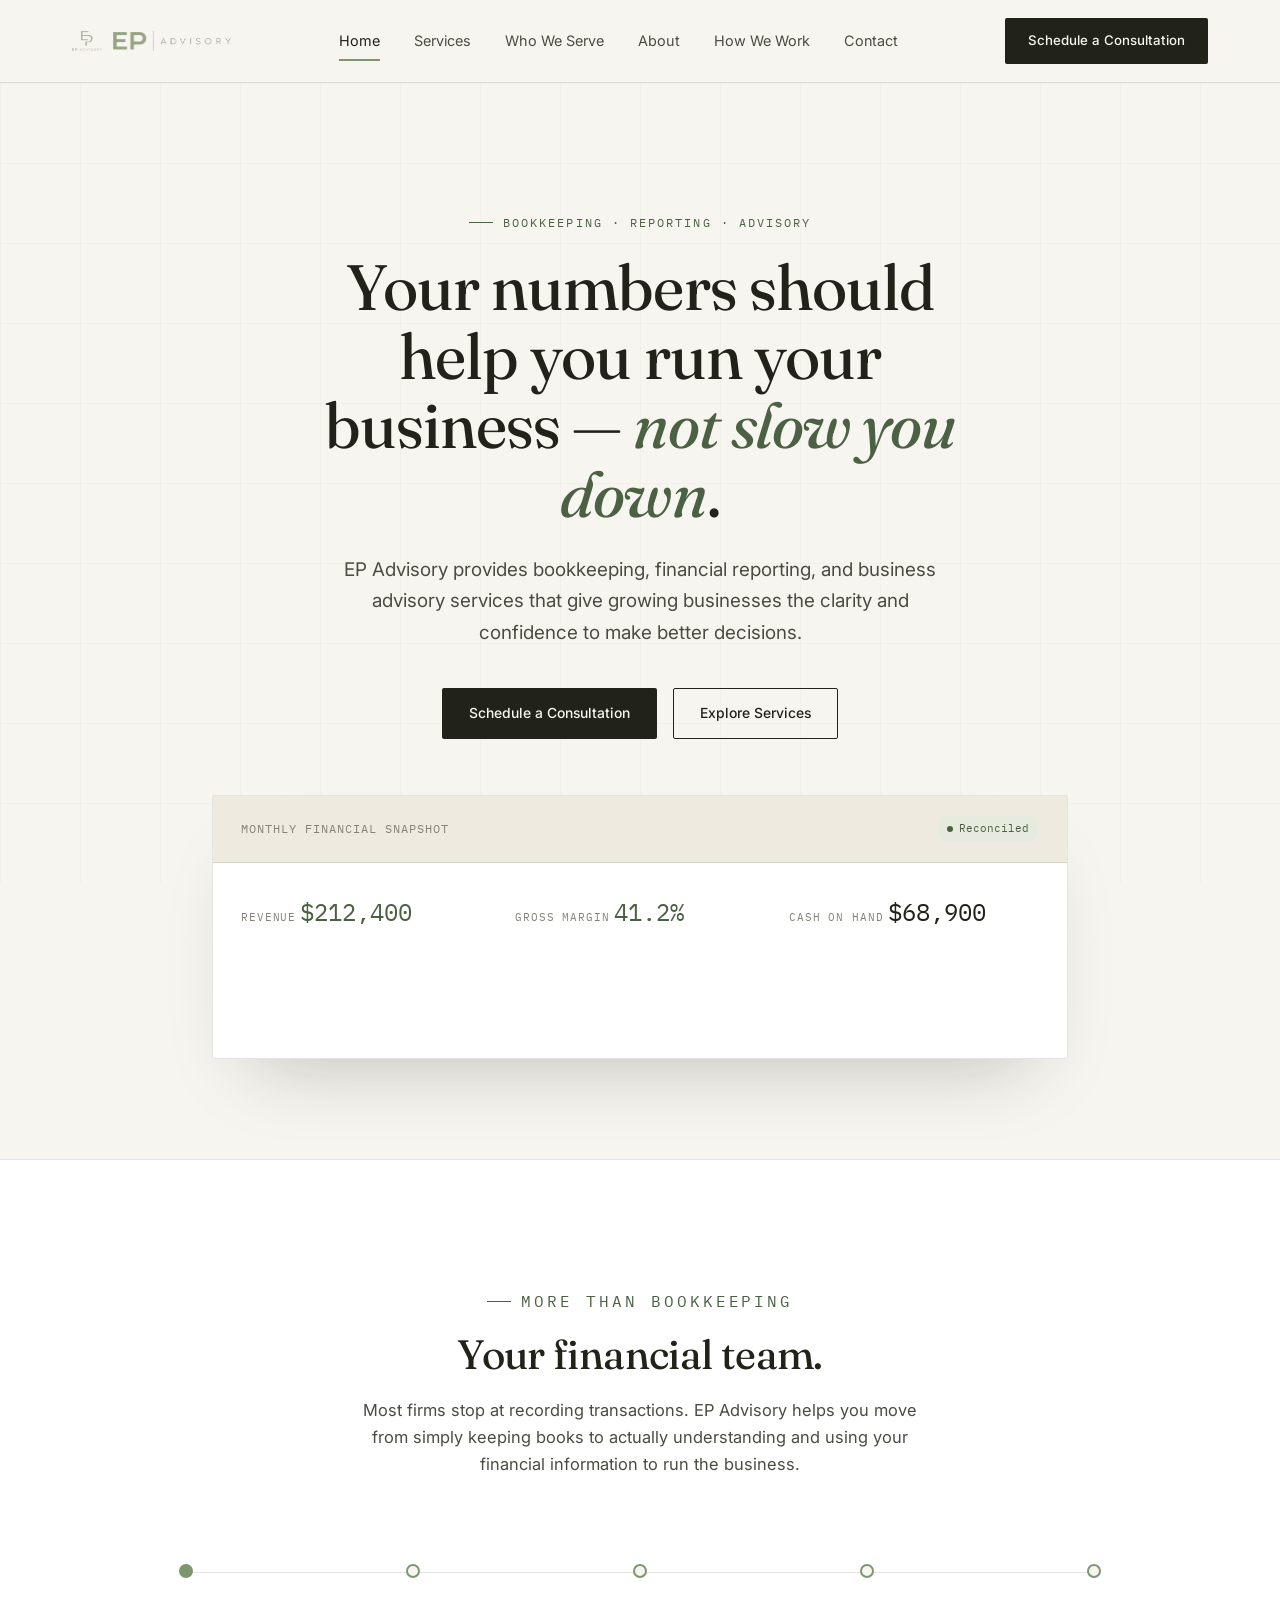
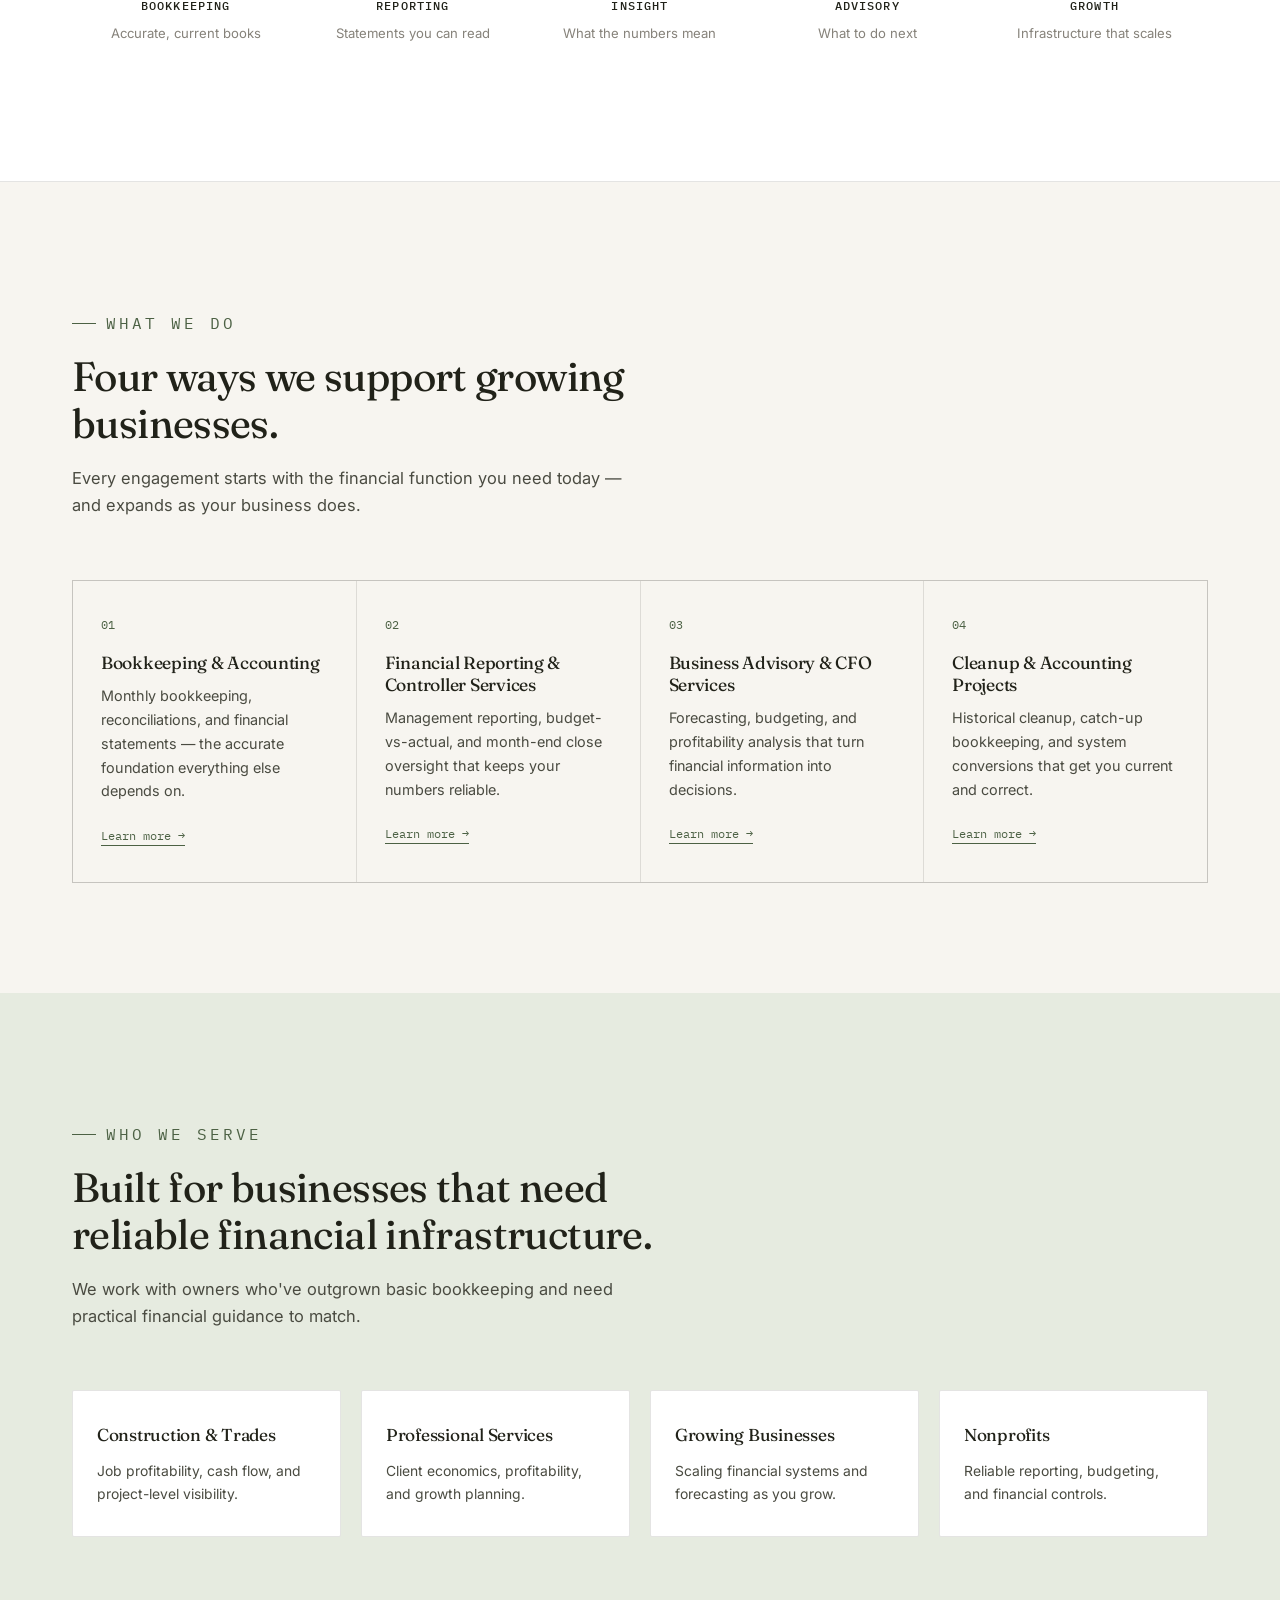
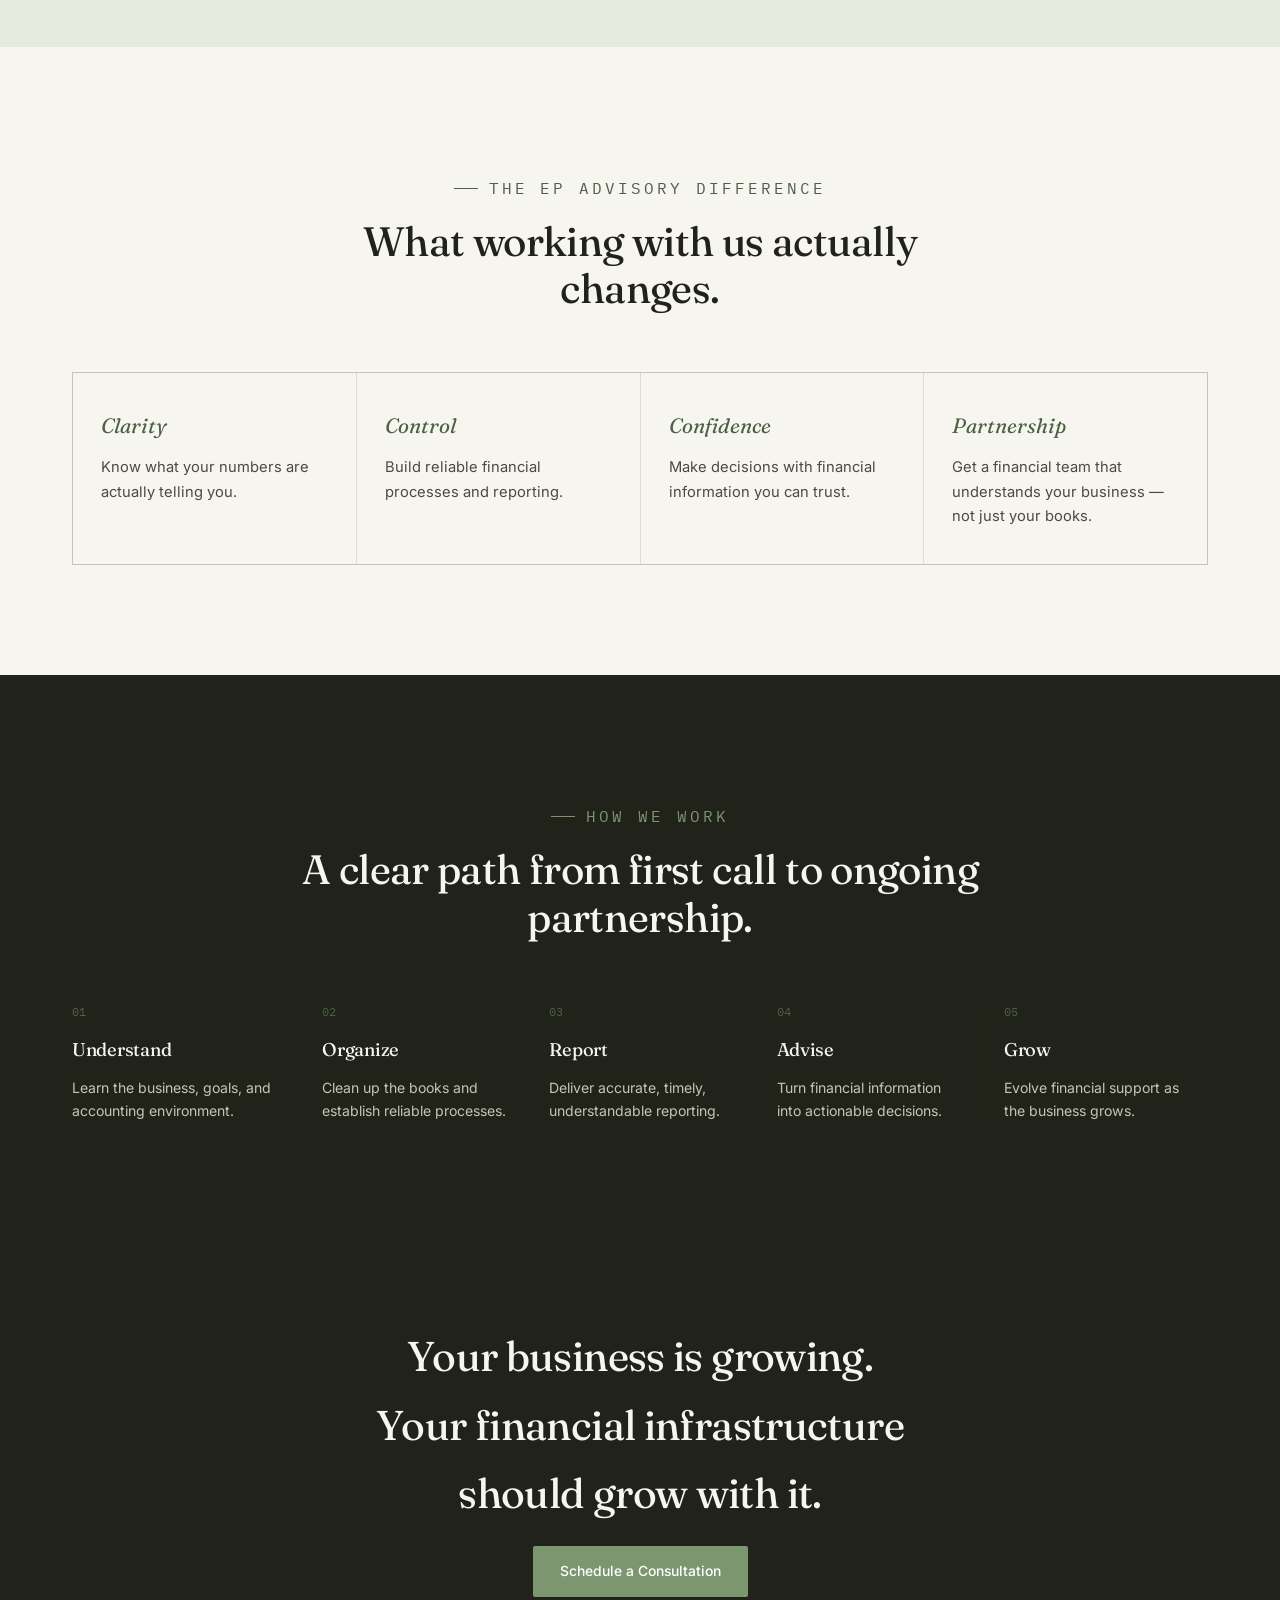
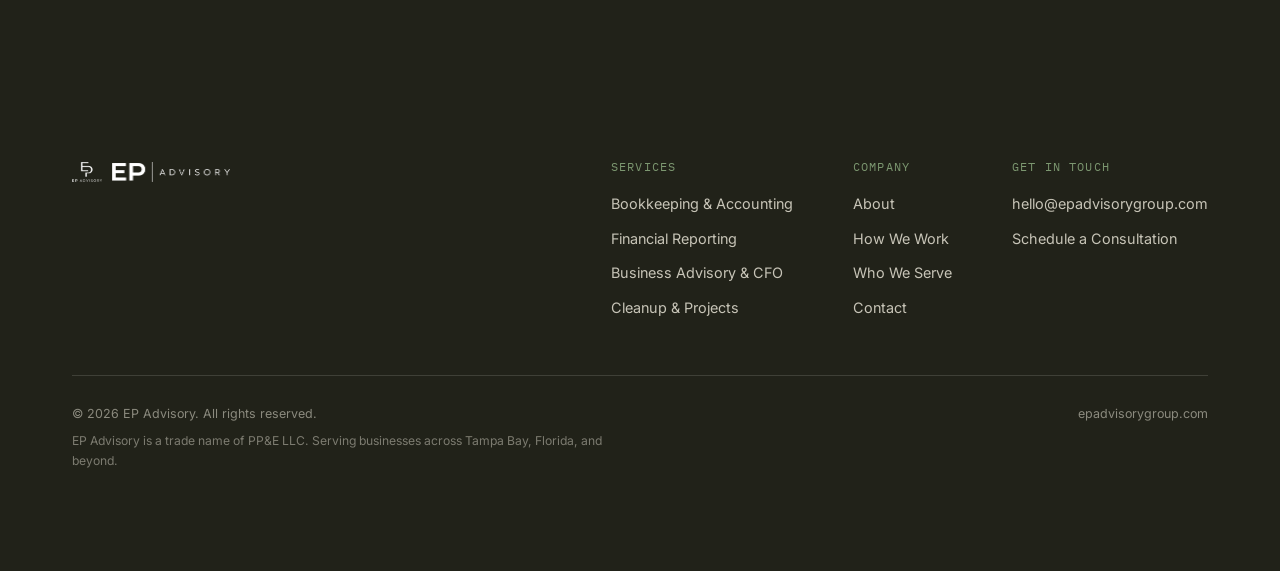
==== commit 6d8edf62: "Add files via upload" ====
--- a/index.html
+++ b/index.html
@@ -3,15 +3,27 @@
 <head>
 <meta charset="UTF-8">
 <meta name="viewport" content="width=device-width, initial-scale=1.0">
-<title>EP Advisory Group | Bookkeeping, Reporting & Controller Services</title>
-<meta name="description" content="EP Advisory Group provides bookkeeping, financial reporting, and controller services that grow with your business — from your first ledger to a full finance function.">
+<title>EP Advisory | Bookkeeping, Financial Reporting & CFO Advisory — Tampa Bay, FL</title>
+<meta name="description" content="EP Advisory provides bookkeeping, financial reporting, controller-level support, and business advisory services for growing businesses in Tampa Bay and beyond. Your numbers should help you run your business — not slow you down.">
 <link rel="icon" href="[data-uri]">
-<meta property="og:title" content="EP Advisory Group | Bookkeeping, Reporting & Controller Services">
-<meta property="og:description" content="Books that are accurate. Numbers you can act on. Bookkeeping, financial reporting, and controller services that scale with your business.">
+<meta property="og:title" content="EP Advisory | Your financial team, without the overhead">
+<meta property="og:description" content="Bookkeeping, financial reporting, and business advisory services that give growing businesses clarity, control, and confidence.">
 <meta property="og:type" content="website">
+<script type="application/ld+json">
+{
+  "@context": "https://schema.org",
+  "@type": "ProfessionalService",
+  "name": "EP Advisory",
+  "legalName": "PP&E LLC",
+  "url": "https://epadvisorygroup.com",
+  "areaServed": ["Tampa Bay, FL", "Florida", "United States"],
+  "description": "Bookkeeping, financial reporting, controller-level support, and business advisory services for small and midsize businesses.",
+  "address": {"@type": "PostalAddress", "addressRegion": "FL", "addressCountry": "US"}
+}
+</script>
 <link rel="preconnect" href="https://fonts.googleapis.com">
 <link rel="preconnect" href="https://fonts.gstatic.com" crossorigin>
-<link href="https://fonts.googleapis.com/css2?family=Fraunces:opsz,wght@9..144,300;9..144,400;9..144,500;9..144,600&family=Inter:wght@400;500;600;700&family=IBM+Plex+Mono:wght@400;500&display=swap" rel="stylesheet">
+<link href="https://fonts.googleapis.com/css2?family=Fraunces:opsz,wght@9..144,300;9..144,400;9..144,440;9..144,500;9..144,600&family=Inter:wght@400;500;600;700&family=IBM+Plex+Mono:wght@400;500&display=swap" rel="stylesheet">
 <link rel="stylesheet" href="styles.css">
 </head>
 <body>
@@ -19,18 +31,19 @@
 <header>
   <nav>
     <a href="index.html" class="logo-mark">
-      <span class="logo-icon lg" role="img" aria-label="EP Advisory monogram"></span>
-      <span class="logo-word" role="img" aria-label="EP Advisory Group"></span>
+      <span class="logo-icon" role="img" aria-label="EP Advisory monogram"></span>
+      <span class="logo-word" role="img" aria-label="EP Advisory"></span>
     </a>
     <div class="nav-links">
       <a href="index.html" class="active">Home</a>
       <a href="services.html">Services</a>
-      <a href="index.html#path">Growth Path</a>
-      <a href="index.html#faq">FAQ</a>
-      <a href="index.html#contact">Contact</a>
+      <a href="who-we-serve.html">Who We Serve</a>
+      <a href="about.html">About</a>
+      <a href="how-we-work.html">How We Work</a>
+      <a href="contact.html">Contact</a>
     </div>
     <div class="nav-right">
-      <a href="index.html#contact" class="btn btn-primary nav-cta">Get in touch</a>
+      <a href="contact.html" class="btn btn-primary nav-cta">Schedule a Consultation</a>
       <button class="mobile-toggle" id="mobileToggle" aria-label="Toggle menu" aria-expanded="false">
         <span></span><span></span><span></span>
       </button>
@@ -38,120 +51,105 @@
     <div class="mobile-panel" id="mobilePanel">
       <a href="index.html">Home</a>
       <a href="services.html">Services</a>
-      <a href="index.html#path">Growth Path</a>
-      <a href="index.html#faq">FAQ</a>
-      <a href="index.html#contact">Contact</a>
-      <a href="index.html#contact" class="btn btn-primary">Get in touch</a>
+      <a href="who-we-serve.html">Who We Serve</a>
+      <a href="about.html">About</a>
+      <a href="how-we-work.html">How We Work</a>
+      <a href="contact.html">Contact</a>
+      <a href="contact.html" class="btn btn-primary">Schedule a Consultation</a>
     </div>
   </nav>
 </header>
 
-<main id="top">
+<main>
 
   <!-- HERO -->
   <section class="hero">
-    <svg class="hero-bg-lines" viewBox="0 0 1440 800" preserveAspectRatio="none" aria-hidden="true">
+    <svg class="hero-bg" viewBox="0 0 1440 900" preserveAspectRatio="none" aria-hidden="true">
       <defs>
-        <pattern id="ledgerGrid" width="1440" height="46" patternUnits="userSpaceOnUse">
-          <line x1="0" y1="45" x2="1440" y2="45" stroke="#8FAB7C" stroke-width="1" stroke-dasharray="2 6"/>
+        <pattern id="grid" width="90" height="90" patternUnits="userSpaceOnUse">
+          <path d="M 90 0 L 0 0 0 90" fill="none" stroke="#7C9770" stroke-width="0.6" opacity="0.18"/>
         </pattern>
       </defs>
-      <rect width="1440" height="800" fill="url(#ledgerGrid)" opacity="0.35"/>
+      <rect width="1440" height="900" fill="url(#grid)"/>
     </svg>
     <div class="wrap">
-      <div>
-        <p class="eyebrow">Bookkeeping · Reporting · Controller Services</p>
-        <h1>Books that are <em>accurate</em>. Numbers you can <em>act on</em>.</h1>
-        <p class="lede">EP Advisory Group keeps your financial foundation clean and gives you the reporting clarity to make real decisions — built to scale as your business grows, from your first ledger to a full finance function.</p>
-        <div class="hero-ctas">
-          <a href="index.html#contact" class="btn btn-primary">Get a free consultation</a>
-          <a href="services.html" class="btn btn-outline">See our services</a>
-        </div>
-        <div class="hero-trust">
-          <div>
-            <span class="num">100%</span>
-            <span class="label">Monthly close accuracy</span>
+      <p class="eyebrow">Bookkeeping · Reporting · Advisory</p>
+      <h1>Your numbers should help you run your business — <em>not slow you down</em>.</h1>
+      <p class="lede">EP Advisory provides bookkeeping, financial reporting, and business advisory services that give growing businesses the clarity and confidence to make better decisions.</p>
+      <div class="hero-ctas">
+        <a href="contact.html" class="btn btn-primary">Schedule a Consultation</a>
+        <a href="services.html" class="btn btn-outline">Explore Services</a>
+      </div>
+
+      <div class="hero-panel reveal">
+        <div class="hero-panel-head">
+          <span class="title">Monthly Financial Snapshot</span>
+          <span class="tag"><span class="dot"></span>Reconciled</span>
+        </div>
+        <div class="hero-panel-body">
+          <div class="metric-row">
+            <div class="metric">
+              <span class="k">Revenue</span>
+              <span class="v pos">$212,400</span>
+            </div>
+            <div class="metric">
+              <span class="k">Gross margin</span>
+              <span class="v pos">41.2%</span>
+            </div>
+            <div class="metric">
+              <span class="k">Cash on hand</span>
+              <span class="v">$68,900</span>
+            </div>
           </div>
-          <div>
-            <span class="num">3</span>
-            <span class="label">Service tiers, one team</span>
+          <div class="chart-row" id="chartRow">
+            <div class="chart-bar"><div class="fill" data-h="38"></div></div>
+            <div class="chart-bar"><div class="fill" data-h="52"></div></div>
+            <div class="chart-bar"><div class="fill" data-h="46"></div></div>
+            <div class="chart-bar"><div class="fill" data-h="64"></div></div>
+            <div class="chart-bar"><div class="fill" data-h="58"></div></div>
+            <div class="chart-bar"><div class="fill" data-h="79"></div></div>
+            <div class="chart-bar"><div class="fill" data-h="71"></div></div>
+            <div class="chart-bar"><div class="fill" data-h="88"></div></div>
           </div>
-          <div>
-            <span class="num">&lt;5</span>
-            <span class="label">Business days to onboard</span>
-          </div>
-        </div>
-      </div>
-
-      <div class="ledger reveal">
-        <div class="ledger-head">
-          <span class="title">Monthly Snapshot</span>
-          <span class="tag"><span class="dot"></span>Reviewed</span>
-        </div>
-        <div class="ledger-row">
-          <span class="cat">Revenue</span>
-          <span class="val pos">$84,210</span>
-        </div>
-        <div class="ledger-row">
-          <span class="cat">Operating expenses</span>
-          <span class="val">$51,940</span>
-        </div>
-        <div class="ledger-row">
-          <span class="cat">Net margin</span>
-          <span class="val pos">38.3%</span>
-        </div>
-        <div style="margin-top:20px;">
-          <span class="cat" style="font-family:'IBM Plex Mono', monospace; font-size:0.78rem; color:var(--stone);">Cash runway</span>
-          <div class="ledger-bar-track">
-            <div class="ledger-bar-fill" id="ledgerBar"></div>
-          </div>
-        </div>
-      </div>
-    </div>
-  </section>
-
-  <!-- QUOTE -->
-  <section class="quote-section">
-    <div class="wrap">
-      <blockquote class="reveal">
-        <p>&ldquo;Good numbers don&rsquo;t just record what happened &mdash; they tell you what to do next. That&rsquo;s the standard we hold every close to.&rdquo;</p>
-        <cite>EP Advisory Group</cite>
-      </blockquote>
-    </div>
-  </section>
-
-  <!-- GROWTH PATH -->
-  <section class="path" id="path">
-    <div class="wrap">
-      <div class="section-head reveal">
-        <p class="eyebrow">How clients grow with us</p>
-        <h2>One relationship, three stages of financial maturity.</h2>
-        <p>You don't need a full finance department on day one. Most clients start in bookkeeping and layer in reporting and controller support as complexity grows — without switching firms or losing institutional knowledge.</p>
-      </div>
-
-      <div class="path-diagram">
-        <div class="path-stage reveal">
-          <span class="step-index">STAGE 01</span>
-          <h3>Bookkeeping</h3>
-          <p>Clean, current books every month — transactions categorized, accounts reconciled, no surprises at year end.</p>
-        </div>
-        <div class="path-stage reveal">
-          <span class="step-index">STAGE 02</span>
-          <h3>Financial Reporting</h3>
-          <p>Monthly statements and dashboards that translate your books into a clear read on margin, cash, and trend.</p>
-        </div>
-        <div class="path-stage reveal">
-          <span class="step-index">STAGE 03</span>
-          <h3>Controller Services</h3>
-          <p>Process, internal controls, and oversight — the infrastructure that lets your numbers hold up under scrutiny.</p>
-        </div>
-      </div>
-
-      <div class="path-rail wrap" style="margin-top:0;">
-        <svg viewBox="0 0 1180 40" preserveAspectRatio="none" aria-hidden="true">
-          <line x1="0" y1="20" x2="1180" y2="6" stroke="var(--line)" stroke-width="2"/>
-          <line x1="0" y1="20" x2="1180" y2="6" stroke="var(--sage)" stroke-width="2" stroke-dasharray="1300" stroke-dashoffset="1300" id="railFill"/>
-        </svg>
+        </div>
+      </div>
+    </div>
+  </section>
+
+  <!-- VALUE CHAIN -->
+  <section class="value-chain">
+    <div class="wrap">
+      <div class="section-head center reveal">
+        <p class="eyebrow">More than bookkeeping</p>
+        <h2>Your financial team.</h2>
+        <p>Most firms stop at recording transactions. EP Advisory helps you move from simply keeping books to actually understanding and using your financial information to run the business.</p>
+      </div>
+      <div class="chain-row reveal">
+        <div class="chain-node active">
+          <div class="chain-dot"></div>
+          <div class="label">Bookkeeping</div>
+          <div class="sub">Accurate, current books</div>
+        </div>
+        <div class="chain-node">
+          <div class="chain-dot"></div>
+          <div class="label">Reporting</div>
+          <div class="sub">Statements you can read</div>
+        </div>
+        <div class="chain-node">
+          <div class="chain-dot"></div>
+          <div class="label">Insight</div>
+          <div class="sub">What the numbers mean</div>
+        </div>
+        <div class="chain-node">
+          <div class="chain-dot"></div>
+          <div class="label">Advisory</div>
+          <div class="sub">What to do next</div>
+        </div>
+        <div class="chain-node">
+          <div class="chain-dot"></div>
+          <div class="label">Growth</div>
+          <div class="sub">Infrastructure that scales</div>
+        </div>
       </div>
     </div>
   </section>
@@ -161,239 +159,139 @@
     <div class="wrap">
       <div class="section-head reveal">
         <p class="eyebrow">What we do</p>
-        <h2>Financial operations built for businesses of every size.</h2>
-        <p>Whether you're running your first year of books or overseeing a multi-entity operation, we scope the engagement to where you are today. <a href="services.html" style="color:var(--sage-dark); border-bottom:1px solid var(--sage-dark);">See full service details →</a></p>
-      </div>
-
-      <div class="services-grid reveal">
+        <h2>Four ways we support growing businesses.</h2>
+        <p>Every engagement starts with the financial function you need today — and expands as your business does.</p>
+      </div>
+      <div class="service-cards reveal">
         <div class="service-card">
-          <h3>Bookkeeping</h3>
-          <p>The foundation — done right, every month, without the year-end scramble.</p>
-          <ul>
-            <li>Transaction categorization &amp; coding</li>
-            <li>Monthly bank &amp; card reconciliation</li>
-            <li>Accounts payable / receivable tracking</li>
-            <li>Clean books, ready for tax time</li>
-          </ul>
+          <span class="num">01</span>
+          <h3>Bookkeeping &amp; Accounting</h3>
+          <p>Monthly bookkeeping, reconciliations, and financial statements — the accurate foundation everything else depends on.</p>
+          <a href="services.html#bookkeeping" class="link">Learn more →</a>
         </div>
         <div class="service-card">
-          <h3>Financial Reporting</h3>
-          <p>Numbers translated into a clear, decision-ready picture of the business.</p>
-          <ul>
-            <li>Monthly P&amp;L, balance sheet &amp; cash flow</li>
-            <li>KPI &amp; margin dashboards</li>
-            <li>Budget vs. actual tracking</li>
-            <li>Board- and investor-ready packages</li>
-          </ul>
+          <span class="num">02</span>
+          <h3>Financial Reporting &amp; Controller Services</h3>
+          <p>Management reporting, budget-vs-actual, and month-end close oversight that keeps your numbers reliable.</p>
+          <a href="services.html#reporting" class="link">Learn more →</a>
         </div>
         <div class="service-card">
-          <h3>Controller Services</h3>
-          <p>The oversight layer that keeps your finance function accurate at scale.</p>
-          <ul>
-            <li>Internal controls &amp; process design</li>
-            <li>Multi-entity &amp; multi-location oversight</li>
-            <li>Close management &amp; review</li>
-            <li>Audit &amp; lender-readiness support</li>
-          </ul>
-        </div>
-      </div>
-    </div>
-  </section>
-
-  <!-- STATS -->
-  <section class="stats">
+          <span class="num">03</span>
+          <h3>Business Advisory &amp; CFO Services</h3>
+          <p>Forecasting, budgeting, and profitability analysis that turn financial information into decisions.</p>
+          <a href="services.html#advisory" class="link">Learn more →</a>
+        </div>
+        <div class="service-card">
+          <span class="num">04</span>
+          <h3>Cleanup &amp; Accounting Projects</h3>
+          <p>Historical cleanup, catch-up bookkeeping, and system conversions that get you current and correct.</p>
+          <a href="services.html#cleanup" class="link">Learn more →</a>
+        </div>
+      </div>
+    </div>
+  </section>
+
+  <!-- WHO WE SERVE -->
+  <section class="on-sage">
     <div class="wrap">
       <div class="section-head reveal">
-        <p class="eyebrow">Why teams choose EP Advisory</p>
-        <h2>Precision matters more than volume of work.</h2>
-      </div>
-      <div class="stats-grid reveal">
-        <div>
-          <span class="stat-num">01</span>
-          <p class="stat-label">Dedicated bookkeeper — not a rotating queue of contractors</p>
-        </div>
-        <div>
-          <span class="stat-num">02</span>
-          <p class="stat-label">Reporting built around your industry, not a generic template</p>
-        </div>
-        <div>
-          <span class="stat-num">03</span>
-          <p class="stat-label">Scales with you — add controller support without re-onboarding</p>
-        </div>
-        <div>
-          <span class="stat-num">04</span>
-          <p class="stat-label">Fixed monthly pricing, no surprise invoices</p>
-        </div>
-      </div>
-    </div>
-  </section>
-
-  <!-- PROCESS -->
-  <section id="process">
-    <div class="wrap">
-      <div class="section-head reveal">
-        <p class="eyebrow">Getting started</p>
-        <h2>A straightforward path from first call to clean books.</h2>
-      </div>
-      <div class="process-list reveal">
-        <div class="process-item">
+        <p class="eyebrow">Who we serve</p>
+        <h2>Built for businesses that need reliable financial infrastructure.</h2>
+        <p>We work with owners who've outgrown basic bookkeeping and need practical financial guidance to match.</p>
+      </div>
+      <div class="industry-grid reveal">
+        <a href="who-we-serve.html#construction" class="industry-card">
+          <h3>Construction &amp; Trades</h3>
+          <p>Job profitability, cash flow, and project-level visibility.</p>
+        </a>
+        <a href="who-we-serve.html#professional-services" class="industry-card">
+          <h3>Professional Services</h3>
+          <p>Client economics, profitability, and growth planning.</p>
+        </a>
+        <a href="who-we-serve.html#growing-businesses" class="industry-card">
+          <h3>Growing Businesses</h3>
+          <p>Scaling financial systems and forecasting as you grow.</p>
+        </a>
+        <a href="who-we-serve.html#nonprofits" class="industry-card">
+          <h3>Nonprofits</h3>
+          <p>Reliable reporting, budgeting, and financial controls.</p>
+        </a>
+      </div>
+    </div>
+  </section>
+
+  <!-- DIFFERENCE -->
+  <section>
+    <div class="wrap">
+      <div class="section-head center reveal">
+        <p class="eyebrow">The EP Advisory difference</p>
+        <h2>What working with us actually changes.</h2>
+      </div>
+      <div class="difference-grid reveal">
+        <div class="difference-card">
+          <div class="word">Clarity</div>
+          <p>Know what your numbers are actually telling you.</p>
+        </div>
+        <div class="difference-card">
+          <div class="word">Control</div>
+          <p>Build reliable financial processes and reporting.</p>
+        </div>
+        <div class="difference-card">
+          <div class="word">Confidence</div>
+          <p>Make decisions with financial information you can trust.</p>
+        </div>
+        <div class="difference-card">
+          <div class="word">Partnership</div>
+          <p>Get a financial team that understands your business — not just your books.</p>
+        </div>
+      </div>
+    </div>
+  </section>
+
+  <!-- HOW WE WORK TEASER -->
+  <section class="on-dark">
+    <div class="wrap">
+      <div class="section-head center reveal">
+        <p class="eyebrow on-dark">How we work</p>
+        <h2>A clear path from first call to ongoing partnership.</h2>
+      </div>
+      <div class="process-grid reveal">
+        <div class="process-step">
           <span class="pnum">01</span>
-          <div>
-            <h3>Discovery call</h3>
-            <p>We learn about your business, current books, and where things are breaking down — no pressure, no pitch deck.</p>
-          </div>
-        </div>
-        <div class="process-item">
+          <h3>Understand</h3>
+          <p>Learn the business, goals, and accounting environment.</p>
+        </div>
+        <div class="process-step">
           <span class="pnum">02</span>
-          <div>
-            <h3>Scoped proposal</h3>
-            <p>You get a clear engagement scope and fixed monthly price based on the stage — bookkeeping, reporting, or controller-level support.</p>
-          </div>
-        </div>
-        <div class="process-item">
+          <h3>Organize</h3>
+          <p>Clean up the books and establish reliable processes.</p>
+        </div>
+        <div class="process-step">
           <span class="pnum">03</span>
-          <div>
-            <h3>Clean-up &amp; onboarding</h3>
-            <p>We reconcile historical accounts, set up your reporting structure, and get your books current — typically within two weeks.</p>
-          </div>
-        </div>
-        <div class="process-item">
+          <h3>Report</h3>
+          <p>Deliver accurate, timely, understandable reporting.</p>
+        </div>
+        <div class="process-step">
           <span class="pnum">04</span>
-          <div>
-            <h3>Ongoing partnership</h3>
-            <p>Monthly close, reporting, and a standing check-in — with room to add controller-level oversight as you grow.</p>
-          </div>
-        </div>
-      </div>
-    </div>
-  </section>
-
-  <!-- INDUSTRIES -->
-  <section class="industries">
-    <div class="wrap">
-      <div class="section-head reveal">
-        <p class="eyebrow">Who we work with</p>
-        <h2>From solo operators to multi-entity businesses.</h2>
-        <p>We size the engagement to you — a single owner-operator gets the same rigor as a growing team with multiple locations.</p>
-      </div>
-      <div class="industry-row reveal">
-        <span class="industry-pill">Professional services</span>
-        <span class="industry-pill">E-commerce &amp; retail</span>
-        <span class="industry-pill">Real estate &amp; property mgmt</span>
-        <span class="industry-pill">Healthcare practices</span>
-        <span class="industry-pill">Construction &amp; trades</span>
-        <span class="industry-pill">Hospitality</span>
-        <span class="industry-pill">Nonprofits</span>
-        <span class="industry-pill">Multi-location operators</span>
-      </div>
-    </div>
-  </section>
-
-  <!-- FAQ -->
-  <section id="faq">
-    <div class="wrap">
-      <div class="section-head reveal">
-        <p class="eyebrow">Common questions</p>
-        <h2>Everything you're probably wondering.</h2>
-      </div>
-      <div class="faq-list reveal">
-        <details class="faq-item" open>
-          <summary>How is this different from a bookkeeper I'd hire directly?<span class="plus">+</span></summary>
-          <p>You get a dedicated bookkeeper backed by a full team — so there's no single point of failure if someone's out, and the work is reviewed before it reaches you. As you grow, you can add reporting or controller-level oversight without starting over with someone new.</p>
-        </details>
-        <details class="faq-item">
-          <summary>Do I need to switch accounting software?<span class="plus">+</span></summary>
-          <p>Usually not. We work within the systems you already use, and if your current setup is holding you back, we'll recommend a change and handle the migration for you.</p>
-        </details>
-        <details class="faq-item">
-          <summary>What does onboarding actually involve?<span class="plus">+</span></summary>
-          <p>After the discovery call, we reconcile your historical books, clean up the chart of accounts, and get everything current — typically within two weeks, depending on how far behind things are.</p>
-        </details>
-        <details class="faq-item">
-          <summary>Can I start with just bookkeeping and add more later?<span class="plus">+</span></summary>
-          <p>Yes — that's how most engagements start. Financial reporting and controller services layer on top whenever you're ready, with the same team and no re-onboarding.</p>
-        </details>
-        <details class="faq-item">
-          <summary>Do you handle tax filing?<span class="plus">+</span></summary>
-          <p>We don't file taxes directly, but we keep your books clean and organized so your CPA can file quickly and accurately — and we're glad to coordinate with them directly.</p>
-        </details>
-      </div>
-    </div>
-  </section>
-
-  <!-- CONTACT -->
-  <section class="contact" id="contact">
-    <div class="wrap">
-      <div class="contact-info reveal">
-        <p class="eyebrow">Let's talk</p>
-        <h2>Tell us where your books stand today.</h2>
-        <p>Fill out the form and we'll follow up within one business day to schedule a free consultation — no obligation, no jargon.</p>
-
-        <div class="contact-detail">
-          <div>
-            <span class="k">Email</span>
-            <a class="v" href="mailto:hello@epadvisorygroup.com">hello@epadvisorygroup.com</a>
-          </div>
-          <div>
-            <span class="k">Based in</span>
-            <span class="v">Serving clients nationwide</span>
-          </div>
-          <div>
-            <span class="k">Response time</span>
-            <span class="v">Within 1 business day</span>
-          </div>
-        </div>
-      </div>
-
-      <div class="reveal">
-        <form id="contactForm" action="https://formspree.io/f/YOUR_FORM_ID" method="POST">
-          <div class="form-row">
-            <div class="field">
-              <label for="firstName">First name</label>
-              <input type="text" id="firstName" name="firstName" required>
-            </div>
-            <div class="field">
-              <label for="lastName">Last name</label>
-              <input type="text" id="lastName" name="lastName" required>
-            </div>
-          </div>
-          <div class="form-row">
-            <div class="field">
-              <label for="email">Email</label>
-              <input type="email" id="email" name="email" required>
-            </div>
-            <div class="field">
-              <label for="phone">Phone (optional)</label>
-              <input type="tel" id="phone" name="phone">
-            </div>
-          </div>
-          <div class="field">
-            <label for="company">Company name</label>
-            <input type="text" id="company" name="company" required>
-          </div>
-          <div class="field">
-            <label for="interest">Interested in</label>
-            <select id="interest" name="interest">
-              <option>Bookkeeping</option>
-              <option>Financial Reporting</option>
-              <option>Controller Services</option>
-              <option>Not sure yet — let's talk</option>
-            </select>
-          </div>
-          <div class="field">
-            <label for="message">Tell us a bit about your business</label>
-            <textarea id="message" name="message" placeholder="Current bookkeeping setup, team size, biggest financial pain point..."></textarea>
-          </div>
-          <button type="submit" class="btn btn-primary">Request free consultation</button>
-          <p class="form-note">We'll never share your information. No spam, ever.</p>
-        </form>
-        <div class="form-success" id="formSuccess">
-          <h3>Thanks — message received.</h3>
-          <p>We'll be in touch within one business day to schedule your consultation.</p>
-        </div>
-      </div>
-    </div>
-  </section>
+          <h3>Advise</h3>
+          <p>Turn financial information into actionable decisions.</p>
+        </div>
+        <div class="process-step">
+          <span class="pnum">05</span>
+          <h3>Grow</h3>
+          <p>Evolve financial support as the business grows.</p>
+        </div>
+      </div>
+    </div>
+  </section>
+
+  <!-- CTA -->
+  <div class="cta-banner">
+    <div class="wrap">
+      <h2>Your business is growing. Your financial infrastructure should grow with it.</h2>
+      <a href="contact.html" class="btn btn-sage">Schedule a Consultation</a>
+    </div>
+  </div>
 
 </main>
 
@@ -402,40 +300,43 @@
     <div class="footer-top">
       <a href="index.html" class="footer-logo">
         <span class="logo-icon invert" role="img" aria-label="EP Advisory monogram"></span>
-        <span class="logo-word invert" role="img" aria-label="EP Advisory Group"></span>
+        <span class="logo-word invert" role="img" aria-label="EP Advisory"></span>
       </a>
       <div class="footer-cols">
         <div class="footer-col">
           <h4>Services</h4>
-          <a href="services.html#bookkeeping">Bookkeeping</a>
+          <a href="services.html#bookkeeping">Bookkeeping &amp; Accounting</a>
           <a href="services.html#reporting">Financial Reporting</a>
-          <a href="services.html#controller">Controller Services</a>
+          <a href="services.html#advisory">Business Advisory &amp; CFO</a>
+          <a href="services.html#cleanup">Cleanup &amp; Projects</a>
         </div>
         <div class="footer-col">
           <h4>Company</h4>
-          <a href="index.html#path">Growth Path</a>
-          <a href="index.html#faq">FAQ</a>
-          <a href="index.html#contact">Contact</a>
+          <a href="about.html">About</a>
+          <a href="how-we-work.html">How We Work</a>
+          <a href="who-we-serve.html">Who We Serve</a>
+          <a href="contact.html">Contact</a>
         </div>
         <div class="footer-col">
           <h4>Get in touch</h4>
           <a href="mailto:hello@epadvisorygroup.com">hello@epadvisorygroup.com</a>
+          <a href="contact.html">Schedule a Consultation</a>
         </div>
       </div>
     </div>
     <div class="footer-bottom">
-      <span>© 2026 EP Advisory Group. All rights reserved.</span>
+      <span>© 2026 EP Advisory. All rights reserved.</span>
       <span>epadvisorygroup.com</span>
     </div>
+    <p class="footer-legal">EP Advisory is a trade name of PP&amp;E LLC. Serving businesses across Tampa Bay, Florida, and beyond.</p>
   </div>
 </footer>
 
 <div class="sticky-cta">
-  <a href="index.html#contact" class="btn btn-primary">Get a free consultation</a>
+  <a href="contact.html" class="btn btn-primary">Schedule a Consultation</a>
 </div>
 
 <script>
-  // Mobile nav toggle
   const toggle = document.getElementById('mobileToggle');
   const panel = document.getElementById('mobilePanel');
   toggle.addEventListener('click', () => {
@@ -449,7 +350,6 @@
     toggle.setAttribute('aria-expanded', 'false');
   }));
 
-  // Scroll reveal
   const revealEls = document.querySelectorAll('.reveal');
   const io = new IntersectionObserver((entries) => {
     entries.forEach(entry => {
@@ -461,30 +361,13 @@
   }, {threshold:0.15});
   revealEls.forEach(el => io.observe(el));
 
-  // Hero ledger bar + rail line animate on load
   window.addEventListener('load', () => {
     setTimeout(() => {
-      const bar = document.getElementById('ledgerBar');
-      if(bar) bar.style.width = '72%';
-      const rail = document.getElementById('railFill');
-      if(rail){
-        rail.style.transition = 'stroke-dashoffset 1.6s cubic-bezier(.22,.9,.35,1)';
-        rail.style.strokeDashoffset = '0';
-      }
+      document.querySelectorAll('#chartRow .fill').forEach(el => {
+        el.style.height = el.getAttribute('data-h') + '%';
+      });
     }, 300);
   });
-
-  // Contact form handling
-  const form = document.getElementById('contactForm');
-  const success = document.getElementById('formSuccess');
-  form.addEventListener('submit', function(e){
-    const action = form.getAttribute('action');
-    if(action.includes('YOUR_FORM_ID')){
-      e.preventDefault();
-      form.classList.add('hidden');
-      success.classList.add('active');
-    }
-  });
 </script>
 
 </body>
--- a/styles.css
+++ b/styles.css
@@ -1,13 +1,15 @@
 :root{
-  --sage: #8FAB7C;
-  --sage-dark: #5F7A56;
-  --sage-pale: #E4EBDD;
-  --cream: #F7F4EC;
-  --cream-deep: #F0EBDF;
-  --ink: #2A2B25;
-  --stone: #8C8A80;
+  --paper: #F7F5F0;
+  --paper-deep: #EFEAE0;
+  --ink: #212219;
+  --ink-soft: #4A4B41;
+  --stone: #86827A;
+  --sage: #7C9770;
+  --sage-deep: #4C6144;
+  --sage-pale: #E6EBE0;
+  --sand: #D9CFB8;
   --white: #FFFFFF;
-  --line: rgba(42,43,37,0.12);
+  --line: rgba(33,34,25,0.12);
   --radius: 2px;
   --logo-mono: url("[data-uri]");
   --logo-word: url("[data-uri]");
@@ -16,14 +18,13 @@
 *{margin:0;padding:0;box-sizing:border-box;}
 html{scroll-behavior:smooth;}
 body{
-  background:var(--cream);
+  background:var(--paper);
   color:var(--ink);
   font-family:'Inter',sans-serif;
-  line-height:1.6;
+  line-height:1.65;
   -webkit-font-smoothing:antialiased;
   overflow-x:hidden;
 }
-
 @media (prefers-reduced-motion: reduce){
   html{scroll-behavior:auto;}
   *{animation-duration:0.01ms !important; animation-iteration-count:1 !important; transition-duration:0.01ms !important;}
@@ -31,553 +32,383 @@
 
 h1,h2,h3,h4{
   font-family:'Fraunces', serif;
-  font-weight:500;
-  letter-spacing:-0.01em;
+  font-weight:440;
+  letter-spacing:-0.015em;
   color:var(--ink);
 }
-
+p{color:var(--ink-soft);}
 a{color:inherit; text-decoration:none;}
 .mono{font-family:'IBM Plex Mono', monospace;}
+img{max-width:100%; display:block;}
 
 .eyebrow{
   font-family:'IBM Plex Mono', monospace;
   font-size:0.72rem;
-  letter-spacing:0.16em;
+  letter-spacing:0.18em;
   text-transform:uppercase;
-  color:var(--sage-dark);
+  color:var(--sage-deep);
   display:flex;
   align-items:center;
-  gap:0.6rem;
-}
-.eyebrow::before{
-  content:'';
-  width:22px;
-  height:1px;
-  background:var(--sage-dark);
-  display:inline-block;
-}
-
-.wrap{max-width:1180px; margin:0 auto; padding:0 32px;}
+  gap:0.65rem;
+}
+.eyebrow::before{content:''; width:24px; height:1px; background:var(--sage-deep); display:inline-block;}
+.eyebrow.on-dark{color:var(--sage);}
+.eyebrow.on-dark::before{background:var(--sage);}
+
+.wrap{max-width:1200px; margin:0 auto; padding:0 32px;}
+.wrap-narrow{max-width:820px; margin:0 auto; padding:0 32px;}
 
 a:focus-visible, button:focus-visible, input:focus-visible,
 textarea:focus-visible, select:focus-visible, summary:focus-visible{
-  outline:2px solid var(--sage-dark);
+  outline:2px solid var(--sage-deep);
   outline-offset:3px;
 }
 
-/* ---------- LOGO (CSS background, embedded once) ---------- */
+/* ---------- LOGO ---------- */
 .logo-icon{
-  display:inline-block;
-  width:32px;
-  height:32px;
-  background-image:var(--logo-mono);
-  background-size:contain;
-  background-repeat:no-repeat;
-  background-position:center;
-}
-.logo-icon.lg{width:40px; height:40px;}
+  display:inline-block; width:30px; height:30px;
+  background-image:var(--logo-mono); background-size:contain;
+  background-repeat:no-repeat; background-position:center;
+}
 .logo-word{
-  display:inline-block;
-  width:130px;
-  height:22px;
-  background-image:var(--logo-word);
-  background-size:contain;
-  background-repeat:no-repeat;
-  background-position:left center;
-}
-.logo-icon.invert, .logo-word.invert{
-  filter:brightness(0) invert(1);
-}
+  display:inline-block; width:118px; height:20px;
+  background-image:var(--logo-word); background-size:contain;
+  background-repeat:no-repeat; background-position:left center;
+}
+.logo-icon.invert, .logo-word.invert{filter:brightness(0) invert(1);}
 
 /* ---------- NAV ---------- */
 header{
-  position:sticky;
-  top:0;
-  z-index:100;
-  background:rgba(247,244,236,0.92);
-  backdrop-filter:blur(8px);
+  position:sticky; top:0; z-index:100;
+  background:rgba(247,245,240,0.9);
+  backdrop-filter:blur(10px);
   border-bottom:1px solid var(--line);
 }
-
 nav{
-  display:flex;
-  align-items:center;
-  justify-content:space-between;
-  padding:16px 32px;
-  max-width:1180px;
-  margin:0 auto;
-  position:relative;
-}
-
-.logo-mark{display:flex; align-items:center; gap:12px;}
-
-.nav-links{
-  display:flex;
-  align-items:center;
-  gap:36px;
-  font-size:0.92rem;
-}
-.nav-links a{
-  color:var(--ink);
-  opacity:0.75;
-  transition:opacity 0.2s;
-  position:relative;
-}
-.nav-links a:hover{opacity:1;}
-.nav-links a.active{opacity:1;}
-.nav-links a.active::after{
-  content:'';
-  position:absolute;
-  left:0; right:0; bottom:-6px;
-  height:2px;
-  background:var(--sage);
-}
-
+  display:flex; align-items:center; justify-content:space-between;
+  padding:18px 32px; max-width:1200px; margin:0 auto; position:relative;
+}
+.logo-mark{display:flex; align-items:center; gap:11px;}
+.nav-links{display:flex; align-items:center; gap:34px; font-size:0.9rem;}
+.nav-links a{color:var(--ink-soft); transition:color 0.2s; position:relative;}
+.nav-links a:hover{color:var(--ink);}
+.nav-links a.active{color:var(--ink);}
+.nav-links a.active::after{content:''; position:absolute; left:0; right:0; bottom:-8px; height:2px; background:var(--sage);}
 .nav-right{display:flex; align-items:center; gap:18px;}
 
 .btn{
-  display:inline-flex;
-  align-items:center;
-  justify-content:center;
-  gap:8px;
-  padding:12px 24px;
-  border-radius:var(--radius);
-  font-size:0.88rem;
-  font-weight:500;
-  cursor:pointer;
-  border:1px solid transparent;
-  transition:all 0.2s ease;
-  white-space:nowrap;
-}
-.btn-primary{background:var(--ink); color:var(--cream);}
-.btn-primary:hover{background:var(--sage-dark);}
+  display:inline-flex; align-items:center; justify-content:center; gap:8px;
+  padding:13px 26px; border-radius:var(--radius); font-size:0.87rem; font-weight:500;
+  cursor:pointer; border:1px solid transparent; transition:all 0.2s ease; white-space:nowrap;
+}
+.btn-primary{background:var(--ink); color:var(--paper);}
+.btn-primary:hover{background:var(--sage-deep);}
 .btn-outline{border-color:var(--ink); color:var(--ink);}
-.btn-outline:hover{background:var(--ink); color:var(--cream);}
-.nav-cta{font-size:0.85rem; padding:10px 20px;}
+.btn-outline:hover{background:var(--ink); color:var(--paper);}
+.btn-sage{background:var(--sage); color:var(--white);}
+.btn-sage:hover{background:var(--sage-deep);}
+.nav-cta{font-size:0.83rem; padding:11px 22px;}
 
 .mobile-toggle{
-  display:none;
-  flex-direction:column;
-  gap:5px;
-  background:none;
-  border:none;
-  cursor:pointer;
-  padding:6px;
-}
-.mobile-toggle span{
-  width:22px;
-  height:2px;
-  background:var(--ink);
-  display:block;
-  transition:transform 0.25s ease, opacity 0.25s ease;
-}
+  display:none; flex-direction:column; gap:5px; background:none; border:none; cursor:pointer; padding:6px;
+}
+.mobile-toggle span{width:22px; height:2px; background:var(--ink); display:block; transition:transform 0.25s ease, opacity 0.25s ease;}
 .mobile-toggle.open span:nth-child(1){transform:translateY(7px) rotate(45deg);}
 .mobile-toggle.open span:nth-child(2){opacity:0;}
 .mobile-toggle.open span:nth-child(3){transform:translateY(-7px) rotate(-45deg);}
-
 .mobile-panel{
-  display:none;
-  position:absolute;
-  top:100%;
-  left:0; right:0;
-  background:var(--cream);
-  border-bottom:1px solid var(--line);
-  flex-direction:column;
-  padding:10px 32px 26px;
+  display:none; position:absolute; top:100%; left:0; right:0; background:var(--paper);
+  border-bottom:1px solid var(--line); flex-direction:column; padding:10px 32px 26px;
 }
 .mobile-panel.open{display:flex;}
-.mobile-panel a{
-  padding:14px 0;
-  border-bottom:1px solid var(--line);
-  font-size:1rem;
-}
+.mobile-panel a{padding:14px 0; border-bottom:1px solid var(--line); font-size:1rem;}
 .mobile-panel .btn{margin-top:16px;}
 
 /* ---------- HERO ---------- */
-.hero{padding:110px 0 90px; position:relative; overflow:hidden;}
-.hero-bg-lines{
-  position:absolute;
-  inset:0;
-  z-index:0;
-  opacity:0.5;
-  pointer-events:none;
-}
-.hero .wrap{
-  display:grid;
-  grid-template-columns:1.1fr 0.9fr;
-  gap:64px;
-  align-items:center;
-  position:relative;
-  z-index:1;
-}
+.hero{padding:130px 0 100px; position:relative; overflow:hidden;}
+.hero-bg{position:absolute; inset:0; z-index:0; pointer-events:none;}
+.hero .wrap{position:relative; z-index:1; max-width:920px;}
+.hero .eyebrow{justify-content:center;}
 .hero h1{
-  font-size:clamp(2.4rem, 4.2vw, 3.7rem);
+  font-size:clamp(2.5rem, 5vw, 4.1rem);
   line-height:1.08;
-  margin-bottom:26px;
-}
-.hero h1 em{font-style:italic; color:var(--sage-dark);}
+  margin:20px 0 26px;
+  text-align:center;
+  max-width:16ch;
+  margin-left:auto; margin-right:auto;
+}
+.hero h1 em{font-style:italic; color:var(--sage-deep);}
 .hero p.lede{
-  font-size:1.12rem;
-  color:var(--stone);
-  max-width:46ch;
-  margin-bottom:36px;
-}
-.hero-ctas{display:flex; gap:16px; flex-wrap:wrap; margin-bottom:44px;}
-.hero-trust{display:flex; gap:32px; flex-wrap:wrap;}
-.hero-trust div{font-family:'IBM Plex Mono', monospace;}
-.hero-trust .num{font-size:1.5rem; color:var(--ink); display:block;}
-.hero-trust .label{font-size:0.72rem; color:var(--stone); text-transform:uppercase; letter-spacing:0.08em;}
-
-/* Ledger visual */
-.ledger{
-  position:relative;
-  background:var(--white);
-  border:1px solid var(--line);
-  padding:34px 30px;
-  border-radius:var(--radius);
-  box-shadow:0 30px 60px -30px rgba(42,43,37,0.25);
-}
-.ledger-row{
-  display:flex;
-  justify-content:space-between;
-  align-items:center;
-  padding:13px 0;
-  border-bottom:1px dashed var(--line);
-  font-family:'IBM Plex Mono', monospace;
-  font-size:0.82rem;
-}
-.ledger-row:last-child{border-bottom:none;}
-.ledger-row .cat{color:var(--stone);}
-.ledger-row .val{color:var(--ink); font-weight:500;}
-.ledger-row .val.pos{color:var(--sage-dark);}
-.ledger-bar-track{height:6px; background:var(--cream-deep); border-radius:3px; margin-top:6px; overflow:hidden;}
-.ledger-bar-fill{height:100%; background:var(--sage); border-radius:3px; width:0%; transition:width 1.4s cubic-bezier(.22,.9,.35,1);}
-.ledger-head{display:flex; justify-content:space-between; align-items:baseline; margin-bottom:18px;}
-.ledger-head .title{font-family:'Fraunces', serif; font-size:1.05rem;}
-.ledger-head .tag{
-  font-family:'IBM Plex Mono', monospace;
-  font-size:0.68rem;
-  background:var(--sage-pale);
-  color:var(--sage-dark);
-  padding:4px 10px;
-  border-radius:20px;
-  letter-spacing:0.04em;
-  display:inline-flex;
-  align-items:center;
-  gap:6px;
-}
-.ledger-head .tag .dot{
-  width:6px; height:6px; border-radius:50%;
-  background:var(--sage-dark);
-  animation:pulse 1.8s ease-in-out infinite;
-}
-@keyframes pulse{
-  0%,100%{opacity:1;}
-  50%{opacity:0.3;}
-}
+  font-size:1.18rem; color:var(--ink-soft); max-width:52ch;
+  margin:0 auto 40px; text-align:center;
+}
+.hero-ctas{display:flex; gap:16px; flex-wrap:wrap; justify-content:center; margin-bottom:56px;}
+
+.hero-panel{
+  background:var(--white); border:1px solid var(--line); border-radius:var(--radius);
+  padding:0; overflow:hidden; box-shadow:0 40px 80px -40px rgba(33,34,25,0.28);
+}
+.hero-panel-head{
+  display:flex; justify-content:space-between; align-items:center;
+  padding:20px 28px; border-bottom:1px solid var(--line); background:var(--paper-deep);
+}
+.hero-panel-head .title{font-family:'IBM Plex Mono', monospace; font-size:0.78rem; letter-spacing:0.08em; text-transform:uppercase; color:var(--stone);}
+.hero-panel-head .tag{
+  font-family:'IBM Plex Mono', monospace; font-size:0.68rem; background:var(--sage-pale); color:var(--sage-deep);
+  padding:4px 10px; border-radius:20px; display:inline-flex; align-items:center; gap:6px;
+}
+.hero-panel-head .dot{width:6px; height:6px; border-radius:50%; background:var(--sage-deep); animation:pulse 1.8s ease-in-out infinite;}
+@keyframes pulse{0%,100%{opacity:1;} 50%{opacity:0.3;}}
+.hero-panel-body{padding:30px 28px;}
+.metric-row{display:grid; grid-template-columns:repeat(3,1fr); gap:24px; margin-bottom:26px;}
+.metric{}
+.metric .k{font-family:'IBM Plex Mono', monospace; font-size:0.7rem; text-transform:uppercase; letter-spacing:0.08em; color:var(--stone); margin-bottom:6px;}
+.metric .v{font-family:'IBM Plex Mono', monospace; font-size:1.5rem; color:var(--ink);}
+.metric .v.pos{color:var(--sage-deep);}
+.chart-row{display:flex; align-items:flex-end; gap:8px; height:70px;}
+.chart-bar{flex:1; background:var(--sage-pale); border-radius:2px 2px 0 0; position:relative;}
+.chart-bar .fill{position:absolute; bottom:0; left:0; right:0; background:var(--sage); border-radius:2px 2px 0 0; height:0%; transition:height 1.2s cubic-bezier(.22,.9,.35,1);}
 
 /* ---------- SECTION GENERIC ---------- */
-section{padding:100px 0;}
-.section-head{max-width:640px; margin-bottom:56px;}
-.section-head h2{font-size:clamp(1.9rem,3vw,2.6rem); margin-top:14px; line-height:1.15;}
-.section-head p{color:var(--stone); font-size:1.02rem; margin-top:16px; max-width:56ch;}
-
-/* ---------- QUOTE ---------- */
-.quote-section{padding:90px 0; background:var(--sage-pale);}
-.quote-section blockquote{max-width:820px; margin:0 auto; text-align:center; position:relative;}
-.quote-section blockquote::before{
-  content:'\201C';
-  font-family:'Fraunces', serif;
-  font-size:5rem;
-  color:var(--sage);
-  line-height:1;
-  display:block;
-  margin-bottom:-10px;
-  opacity:0.6;
-}
-.quote-section p{
-  font-family:'Fraunces', serif;
-  font-weight:400;
-  font-style:italic;
-  font-size:clamp(1.4rem, 2.6vw, 2rem);
-  line-height:1.45;
-  color:var(--ink);
-  margin-bottom:22px;
-}
-.quote-section cite{
-  font-family:'IBM Plex Mono', monospace;
-  font-style:normal;
-  font-size:0.78rem;
-  letter-spacing:0.1em;
-  text-transform:uppercase;
-  color:var(--sage-dark);
-}
-
-/* ---------- GROWTH PATH ---------- */
-.path{background:var(--white); border-top:1px solid var(--line); border-bottom:1px solid var(--line);}
-.path-diagram{
-  display:grid;
-  grid-template-columns:repeat(3, 1fr);
-  gap:0;
-  position:relative;
-  margin-top:20px;
-}
-.path-stage{position:relative; padding:36px 30px 0; border-left:1px solid var(--line);}
-.path-stage:first-child{border-left:none;}
-.path-stage .step-index{font-family:'IBM Plex Mono', monospace; font-size:0.72rem; color:var(--stone); letter-spacing:0.1em;}
-.path-stage h3{font-size:1.3rem; margin:14px 0 10px;}
-.path-stage p{color:var(--stone); font-size:0.94rem; margin-bottom:26px;}
-.path-rail{position:relative; height:64px; margin:0 -30px;}
-.path-rail svg{width:100%; height:100%; display:block;}
-
-/* ---------- SERVICES ---------- */
-.services-grid{
-  display:grid;
-  grid-template-columns:repeat(3, 1fr);
-  gap:1px;
-  background:var(--line);
-  border:1px solid var(--line);
-}
-.service-card{background:var(--cream); padding:38px 34px; transition:background 0.25s;}
+section{padding:110px 0;}
+.section-head{max-width:680px; margin-bottom:60px;}
+.section-head.center{margin-left:auto; margin-right:auto; text-align:center;}
+.section-head.center .eyebrow{justify-content:center;}
+.section-head h2{font-size:clamp(2rem,3.2vw,2.7rem); margin-top:16px; line-height:1.15;}
+.section-head p{font-size:1.03rem; margin-top:18px; max-width:58ch;}
+.section-head.center p{margin-left:auto; margin-right:auto;}
+.on-dark{background:var(--ink); color:var(--paper);}
+.on-dark h2, .on-dark h3, .on-dark h4{color:var(--paper);}
+.on-dark p{color:#C7C4B7;}
+.on-sage{background:var(--sage-pale);}
+
+/* ---------- VALUE CHAIN (signature element) ---------- */
+.value-chain{background:var(--white); border-top:1px solid var(--line); border-bottom:1px solid var(--line);}
+.chain-row{
+  display:grid; grid-template-columns:repeat(5, 1fr); gap:0; position:relative; margin-top:10px;
+}
+.chain-node{
+  text-align:center; padding:26px 14px; position:relative;
+}
+.chain-node::before{
+  content:''; position:absolute; top:34px; left:0; right:50%; height:1px; background:var(--line);
+}
+.chain-node::after{
+  content:''; position:absolute; top:34px; left:50%; right:0; height:1px; background:var(--line);
+}
+.chain-node:first-child::before{display:none;}
+.chain-node:last-child::after{display:none;}
+.chain-dot{
+  width:14px; height:14px; border-radius:50%; background:var(--paper); border:2px solid var(--sage);
+  margin:0 auto 18px; position:relative; z-index:1;
+}
+.chain-node.active .chain-dot{background:var(--sage);}
+.chain-node .label{font-family:'IBM Plex Mono', monospace; font-size:0.72rem; letter-spacing:0.1em; text-transform:uppercase; color:var(--ink); font-weight:500;}
+.chain-node .sub{font-size:0.82rem; color:var(--stone); margin-top:8px;}
+
+/* ---------- SERVICE CARDS (home teaser) ---------- */
+.service-cards{display:grid; grid-template-columns:repeat(4, 1fr); gap:1px; background:var(--line); border:1px solid var(--line);}
+.service-card{background:var(--paper); padding:34px 28px; transition:background 0.25s;}
 .service-card:hover{background:var(--white);}
-.service-card h3{font-size:1.22rem; margin-bottom:12px;}
-.service-card p{color:var(--stone); font-size:0.94rem; margin-bottom:18px;}
-.service-card ul{list-style:none; font-size:0.86rem; color:var(--ink);}
-.service-card li{padding:6px 0; border-top:1px solid var(--line); display:flex; gap:10px;}
-.service-card li::before{content:'—'; color:var(--sage-dark);}
-
-/* ---------- STATS (count-up) ---------- */
-.stats{background:var(--ink); color:var(--cream);}
-.stats .section-head h2{color:var(--cream);}
-.stats .section-head p{color:#B9B7AC;}
-.stats .eyebrow{color:var(--sage);}
-.stats .eyebrow::before{background:var(--sage);}
-.stats-grid{display:grid; grid-template-columns:repeat(4,1fr); gap:40px;}
-.stat-num{
-  font-family:'IBM Plex Mono', monospace;
-  font-size:2.4rem;
-  color:var(--sage);
-  display:block;
-  margin-bottom:8px;
-}
-.stat-label{font-size:0.88rem; color:#B9B7AC; max-width:22ch;}
-
-/* ---------- PROCESS ---------- */
-.process-list{display:flex; flex-direction:column;}
-.process-item{
-  display:grid;
-  grid-template-columns:90px 1fr;
-  gap:30px;
-  padding:30px 0;
-  border-top:1px solid var(--line);
-  align-items:start;
-}
-.process-item:last-child{border-bottom:1px solid var(--line);}
-.process-item .pnum{font-family:'IBM Plex Mono', monospace; font-size:0.85rem; color:var(--sage-dark); padding-top:4px;}
-.process-item h3{font-size:1.18rem; margin-bottom:8px;}
-.process-item p{color:var(--stone); font-size:0.95rem; max-width:60ch;}
-
-/* ---------- INDUSTRIES ---------- */
-.industries{background:var(--sage-pale);}
-.industry-row{display:flex; flex-wrap:wrap; gap:14px;}
-.industry-pill{background:var(--white); border:1px solid var(--line); padding:11px 20px; border-radius:30px; font-size:0.9rem;}
-
-/* ---------- FAQ ---------- */
-.faq-list{max-width:820px;}
-.faq-item{border-top:1px solid var(--line);}
-.faq-item:last-child{border-bottom:1px solid var(--line);}
-.faq-item summary{
-  list-style:none;
-  cursor:pointer;
-  padding:24px 0;
-  display:flex;
-  justify-content:space-between;
-  align-items:center;
-  gap:20px;
-  font-family:'Fraunces', serif;
-  font-size:1.08rem;
-  color:var(--ink);
-}
-.faq-item summary::-webkit-details-marker{display:none;}
-.faq-item summary .plus{
-  font-family:'IBM Plex Mono', monospace;
-  font-size:1.3rem;
-  color:var(--sage-dark);
-  transition:transform 0.25s ease;
-  flex-shrink:0;
-}
-.faq-item[open] summary .plus{transform:rotate(45deg);}
-.faq-item p{color:var(--stone); font-size:0.95rem; padding-bottom:26px; max-width:65ch;}
+.service-card .num{font-family:'IBM Plex Mono', monospace; font-size:0.75rem; color:var(--sage-deep); margin-bottom:18px; display:block;}
+.service-card h3{font-size:1.1rem; margin-bottom:10px; line-height:1.25;}
+.service-card p{font-size:0.9rem; margin-bottom:18px;}
+.service-card .link{font-family:'IBM Plex Mono', monospace; font-size:0.78rem; color:var(--sage-deep); border-bottom:1px solid var(--sage-deep); padding-bottom:2px;}
+
+/* ---------- WHO WE SERVE PREVIEW ---------- */
+.industry-grid{display:grid; grid-template-columns:repeat(4,1fr); gap:20px;}
+.industry-card{
+  background:var(--white); border:1px solid var(--line); padding:30px 24px; border-radius:var(--radius);
+  transition:border-color 0.2s, transform 0.2s;
+}
+.industry-card:hover{border-color:var(--sage); transform:translateY(-3px);}
+.industry-card h3{font-size:1.08rem; margin-bottom:10px;}
+.industry-card p{font-size:0.87rem;}
+
+/* ---------- DIFFERENCE / VALUE PROPS ---------- */
+.difference-grid{display:grid; grid-template-columns:repeat(4,1fr); gap:1px; background:var(--line); border:1px solid var(--line);}
+.difference-card{background:var(--paper); padding:36px 28px;}
+.difference-card .word{font-family:'Fraunces', serif; font-style:italic; font-size:1.3rem; color:var(--sage-deep); margin-bottom:12px;}
+.difference-card p{font-size:0.92rem;}
+
+/* ---------- PROCESS (How We Work, 5 steps) ---------- */
+.process-grid{display:grid; grid-template-columns:repeat(5,1fr); gap:0;}
+.process-step{padding:0 20px 0 0; border-left:1px solid var(--line); padding-left:22px;}
+.process-step:first-child{border-left:none; padding-left:0;}
+.process-step .pnum{font-family:'IBM Plex Mono', monospace; font-size:0.78rem; color:var(--sage-deep); display:block; margin-bottom:14px;}
+.process-step h3{font-size:1.15rem; margin-bottom:10px;}
+.process-step p{font-size:0.88rem;}
+
+.process-list-vertical{max-width:820px;}
+.process-item-v{display:grid; grid-template-columns:70px 1fr; gap:26px; padding:32px 0; border-top:1px solid var(--line);}
+.process-item-v:last-child{border-bottom:1px solid var(--line);}
+.process-item-v .pnum{font-family:'IBM Plex Mono', monospace; font-size:0.85rem; color:var(--sage-deep); padding-top:4px;}
+.process-item-v h3{font-size:1.25rem; margin-bottom:10px;}
+.process-item-v p{font-size:0.97rem; max-width:60ch;}
+
+/* ---------- CTA BANNER ---------- */
+.cta-banner{background:var(--ink); padding:90px 0; text-align:center;}
+.cta-banner h2{color:var(--paper); font-size:clamp(1.9rem,3.4vw,2.6rem); margin-bottom:18px; max-width:20ch; margin-left:auto; margin-right:auto;}
+.cta-banner p{color:#C7C4B7; margin-bottom:32px; max-width:52ch; margin-left:auto; margin-right:auto;}
+
+/* ---------- FOOTER ---------- */
+footer{background:var(--ink); color:#C7C4B7; padding:70px 0 100px;}
+.footer-top{
+  display:flex; justify-content:space-between; align-items:flex-start; flex-wrap:wrap; gap:44px;
+  padding-bottom:44px; border-bottom:1px solid rgba(247,245,240,0.14); margin-bottom:28px;
+}
+.footer-logo{display:flex; align-items:center; gap:10px;}
+.footer-cols{display:flex; gap:60px; flex-wrap:wrap;}
+.footer-col h4{
+  font-family:'IBM Plex Mono', monospace; font-size:0.72rem; text-transform:uppercase; letter-spacing:0.1em;
+  color:var(--sage); margin-bottom:16px; font-weight:400;
+}
+.footer-col a{display:block; color:#C7C4B7; font-size:0.9rem; margin-bottom:11px; transition:color 0.2s;}
+.footer-col a:hover{color:var(--paper);}
+.footer-bottom{display:flex; justify-content:space-between; font-size:0.78rem; color:#8B8A7E; flex-wrap:wrap; gap:10px;}
+.footer-legal{font-size:0.76rem; color:#7C7B70; margin-top:6px; max-width:70ch;}
+
+.sticky-cta{
+  display:none; position:fixed; bottom:0; left:0; right:0; z-index:200;
+  background:var(--white); border-top:1px solid var(--line); padding:12px 20px; box-shadow:0 -10px 30px rgba(33,34,25,0.1);
+}
+.sticky-cta .btn{width:100%;}
+
+/* ---------- SUBPAGE HERO ---------- */
+.subhero{padding:80px 0 64px; border-bottom:1px solid var(--line);}
+.subhero h1{font-size:clamp(2.2rem, 3.8vw, 3.1rem); margin:16px 0 20px; line-height:1.14;}
+.subhero p{font-size:1.08rem; max-width:62ch;}
+.breadcrumb{font-family:'IBM Plex Mono', monospace; font-size:0.78rem; color:var(--stone); margin-bottom:20px;}
+.breadcrumb a{color:var(--sage-deep);}
+.breadcrumb a:hover{text-decoration:underline;}
+
+/* ---------- SERVICE DETAIL (services.html) ---------- */
+.service-detail{padding:96px 0; border-bottom:1px solid var(--line); scroll-margin-top:90px;}
+.service-detail:nth-child(even){background:var(--white);}
+.service-detail .top-row{display:grid; grid-template-columns:0.8fr 1.2fr; gap:70px; align-items:start; margin-bottom:50px;}
+.service-detail .stage-tag{
+  font-family:'IBM Plex Mono', monospace; font-size:0.72rem; letter-spacing:0.1em; text-transform:uppercase;
+  color:var(--sage-deep); background:var(--sage-pale); display:inline-block; padding:5px 12px; border-radius:20px; margin-bottom:20px;
+}
+.service-detail h2{font-size:clamp(1.8rem, 2.8vw, 2.4rem); margin-bottom:18px; line-height:1.14;}
+.service-detail .lede{font-size:1.04rem; margin-bottom:0;}
+.service-detail .meta-block{display:flex; flex-direction:column; gap:22px;}
+.service-detail .meta-block .who{border-left:2px solid var(--sage); padding-left:18px;}
+.service-detail .meta-block .k{
+  font-family:'IBM Plex Mono', monospace; font-size:0.7rem; text-transform:uppercase; letter-spacing:0.08em;
+  color:var(--stone); display:block; margin-bottom:6px;
+}
+.service-detail .meta-block p{font-size:0.94rem; color:var(--ink);}
+
+.detail-cols{display:grid; grid-template-columns:1fr 1fr; gap:50px;}
+.detail-col h4{
+  font-family:'IBM Plex Mono', monospace; font-size:0.75rem; text-transform:uppercase; letter-spacing:0.08em;
+  color:var(--sage-deep); margin-bottom:18px;
+}
+.detail-col ul{list-style:none;}
+.detail-col li{padding:10px 0; border-top:1px solid var(--line); font-size:0.92rem; display:flex; gap:10px;}
+.detail-col li:last-child{border-bottom:1px solid var(--line);}
+.detail-col li::before{content:'—'; color:var(--sage-deep); flex-shrink:0;}
+
+/* ---------- WHO WE SERVE DETAIL ---------- */
+.industry-detail{padding:96px 0; border-bottom:1px solid var(--line);}
+.industry-detail:nth-child(even){background:var(--white);}
+.industry-detail .wrap{display:grid; grid-template-columns:0.75fr 1.25fr; gap:70px; align-items:start;}
+.industry-detail .stage-tag{
+  font-family:'IBM Plex Mono', monospace; font-size:0.72rem; letter-spacing:0.1em; text-transform:uppercase;
+  color:var(--sage-deep); background:var(--sage-pale); display:inline-block; padding:5px 12px; border-radius:20px; margin-bottom:20px;
+}
+.industry-detail h2{font-size:clamp(1.7rem, 2.6vw, 2.3rem); margin-bottom:16px;}
+.industry-detail .lede{font-size:1rem; margin-bottom:0; max-width:44ch;}
+.pain-grid{display:grid; grid-template-columns:1fr 1fr; gap:14px 26px;}
+.pain-item{display:flex; gap:12px; align-items:flex-start; padding:16px 0; border-top:1px solid var(--line);}
+.pain-item svg{flex-shrink:0; margin-top:3px;}
+.pain-item h4{font-family:'Inter', sans-serif; font-weight:600; font-size:0.94rem; margin-bottom:4px;}
+.pain-item p{font-size:0.85rem;}
+
+/* ---------- ABOUT ---------- */
+.about-mission{max-width:760px;}
+.about-mission p{font-size:1.08rem; margin-bottom:22px;}
+.about-founder{background:var(--white); border:1px solid var(--line); padding:44px; border-radius:var(--radius); display:grid; grid-template-columns:auto 1fr; gap:36px; align-items:start;}
+.founder-mark{width:64px; height:64px; border-radius:50%; background:var(--sage-pale); display:flex; align-items:center; justify-content:center; flex-shrink:0;}
+.founder-mark .logo-icon{width:32px; height:32px;}
+.about-founder h3{font-size:1.3rem; margin-bottom:6px;}
+.about-founder .role{font-family:'IBM Plex Mono', monospace; font-size:0.78rem; color:var(--sage-deep); text-transform:uppercase; letter-spacing:0.06em; margin-bottom:16px; display:block;}
+.about-founder p{font-size:0.98rem;}
+.credentials-row{display:flex; flex-wrap:wrap; gap:10px; margin-top:20px;}
+.credential-pill{background:var(--sage-pale); color:var(--sage-deep); font-family:'IBM Plex Mono', monospace; font-size:0.74rem; padding:6px 14px; border-radius:20px;}
 
 /* ---------- CONTACT ---------- */
-.contact{background:var(--white); border-top:1px solid var(--line);}
-.contact .wrap{display:grid; grid-template-columns:0.85fr 1.15fr; gap:70px;}
-.contact-info h2{font-size:clamp(1.9rem,3vw,2.5rem); margin:14px 0 20px; line-height:1.16;}
-.contact-info p{color:var(--stone); margin-bottom:34px; max-width:42ch;}
-.contact-detail{display:flex; flex-direction:column; gap:18px; margin-bottom:34px;}
+.contact-layout{display:grid; grid-template-columns:0.8fr 1.2fr; gap:70px; align-items:start;}
+.contact-info h2{font-size:clamp(2rem,3vw,2.5rem); margin:16px 0 20px; line-height:1.16;}
+.contact-info p{margin-bottom:34px; max-width:42ch;}
+.contact-detail{display:flex; flex-direction:column; gap:20px; margin-bottom:34px;}
 .contact-detail div{display:flex; flex-direction:column;}
-.contact-detail .k{
-  font-family:'IBM Plex Mono', monospace;
-  font-size:0.7rem;
-  text-transform:uppercase;
-  letter-spacing:0.1em;
-  color:var(--stone);
-  margin-bottom:4px;
-}
-.contact-detail .v{font-size:1rem;}
-.contact-detail a.v:hover{color:var(--sage-dark);}
-
-form{background:var(--cream); border:1px solid var(--line); padding:40px; border-radius:var(--radius);}
+.contact-detail .k{font-family:'IBM Plex Mono', monospace; font-size:0.7rem; text-transform:uppercase; letter-spacing:0.1em; color:var(--stone); margin-bottom:4px;}
+.contact-detail .v{font-size:1rem; color:var(--ink);}
+.contact-detail a.v:hover{color:var(--sage-deep);}
+
+form{background:var(--white); border:1px solid var(--line); padding:44px; border-radius:var(--radius);}
 .form-row{display:grid; grid-template-columns:1fr 1fr; gap:18px;}
 .field{margin-bottom:20px;}
 .field label{
-  display:block;
-  font-family:'IBM Plex Mono', monospace;
-  font-size:0.7rem;
-  text-transform:uppercase;
-  letter-spacing:0.08em;
-  color:var(--stone);
-  margin-bottom:8px;
+  display:block; font-family:'IBM Plex Mono', monospace; font-size:0.7rem; text-transform:uppercase;
+  letter-spacing:0.08em; color:var(--stone); margin-bottom:8px;
 }
 .field input, .field select, .field textarea{
-  width:100%;
-  padding:12px 14px;
-  border:1px solid var(--line);
-  background:var(--white);
-  font-family:'Inter', sans-serif;
-  font-size:0.94rem;
-  color:var(--ink);
-  border-radius:var(--radius);
+  width:100%; padding:12px 14px; border:1px solid var(--line); background:var(--paper);
+  font-family:'Inter', sans-serif; font-size:0.94rem; color:var(--ink); border-radius:var(--radius);
 }
 .field textarea{resize:vertical; min-height:100px;}
-.field input:focus, .field select:focus, .field textarea:focus{border-color:var(--sage-dark); outline:none;}
+.field input:focus, .field select:focus, .field textarea:focus{border-color:var(--sage-deep); outline:none;}
 form .btn{width:100%; padding:14px; font-size:0.95rem;}
 .form-note{font-size:0.78rem; color:var(--stone); margin-top:14px; text-align:center;}
-.form-success{display:none; text-align:center; padding:30px 10px;}
+.form-success{display:none; text-align:center; padding:34px 10px;}
 .form-success h3{margin-bottom:10px;}
-.form-success p{color:var(--stone);}
-.form-success.active{display:block;}
 form.hidden{display:none;}
-
-/* ---------- FOOTER ---------- */
-footer{background:var(--ink); color:#B9B7AC; padding:60px 0 90px;}
-.footer-top{
-  display:flex;
-  justify-content:space-between;
-  align-items:flex-start;
-  flex-wrap:wrap;
-  gap:40px;
-  padding-bottom:40px;
-  border-bottom:1px solid rgba(255,255,255,0.12);
-  margin-bottom:26px;
-}
-.footer-logo{display:flex; align-items:center; gap:10px;}
-.footer-cols{display:flex; gap:64px; flex-wrap:wrap;}
-.footer-col h4{
-  font-family:'IBM Plex Mono', monospace;
-  font-size:0.72rem;
-  text-transform:uppercase;
-  letter-spacing:0.1em;
-  color:var(--sage);
-  margin-bottom:14px;
-  font-weight:400;
-}
-.footer-col a{display:block; color:#B9B7AC; font-size:0.9rem; margin-bottom:10px; transition:color 0.2s;}
-.footer-col a:hover{color:var(--cream);}
-.footer-bottom{display:flex; justify-content:space-between; font-size:0.8rem; color:#8B897E; flex-wrap:wrap; gap:10px;}
-
-/* ---------- STICKY MOBILE CTA ---------- */
-.sticky-cta{
-  display:none;
-  position:fixed;
-  bottom:0; left:0; right:0;
-  z-index:200;
-  background:var(--white);
-  border-top:1px solid var(--line);
-  padding:12px 20px;
-  box-shadow:0 -10px 30px rgba(42,43,37,0.08);
-}
-.sticky-cta .btn{width:100%;}
-
-/* ---------- SUBPAGE HERO ---------- */
-.subhero{padding:70px 0 60px; border-bottom:1px solid var(--line);}
-.subhero h1{font-size:clamp(2.1rem, 3.6vw, 3rem); margin:14px 0 18px; line-height:1.12;}
-.subhero p{color:var(--stone); font-size:1.05rem; max-width:62ch;}
-.breadcrumb{font-family:'IBM Plex Mono', monospace; font-size:0.78rem; color:var(--stone); margin-bottom:18px;}
-.breadcrumb a{color:var(--sage-dark);}
-.breadcrumb a:hover{text-decoration:underline;}
-
-/* ---------- SERVICE DETAIL ---------- */
-.service-detail{padding:90px 0; border-bottom:1px solid var(--line); scroll-margin-top:90px;}
-.service-detail:nth-child(even){background:var(--white);}
-.service-detail .wrap{display:grid; grid-template-columns:0.85fr 1.15fr; gap:70px; align-items:start;}
-.service-detail .stage-tag{
-  font-family:'IBM Plex Mono', monospace;
-  font-size:0.72rem;
-  letter-spacing:0.1em;
-  text-transform:uppercase;
-  color:var(--sage-dark);
-  background:var(--sage-pale);
-  display:inline-block;
-  padding:5px 12px;
-  border-radius:20px;
-  margin-bottom:18px;
-}
-.service-detail h2{font-size:clamp(1.7rem, 2.6vw, 2.3rem); margin-bottom:16px; line-height:1.15;}
-.service-detail .lede{color:var(--stone); font-size:1.02rem; margin-bottom:26px; max-width:44ch;}
-.service-detail .who{border-left:2px solid var(--sage); padding-left:18px; margin-top:10px;}
-.service-detail .who .k{
-  font-family:'IBM Plex Mono', monospace;
-  font-size:0.7rem;
-  text-transform:uppercase;
-  letter-spacing:0.08em;
-  color:var(--stone);
-  display:block;
-  margin-bottom:6px;
-}
-.service-detail .who p{font-size:0.92rem; color:var(--ink);}
-.included-grid{display:grid; grid-template-columns:1fr 1fr; gap:14px 26px;}
-.included-item{display:flex; gap:12px; align-items:flex-start; padding:16px 0; border-top:1px solid var(--line);}
-.included-item svg{flex-shrink:0; margin-top:3px;}
-.included-item h4{font-family:'Inter', sans-serif; font-weight:600; font-size:0.95rem; margin-bottom:4px;}
-.included-item p{font-size:0.86rem; color:var(--stone);}
-
-/* ---------- CTA BANNER ---------- */
-.cta-banner{background:var(--ink); padding:70px 0; text-align:center;}
-.cta-banner h2{color:var(--cream); font-size:clamp(1.7rem,3vw,2.3rem); margin-bottom:16px;}
-.cta-banner p{color:#B9B7AC; margin-bottom:30px; max-width:50ch; margin-left:auto; margin-right:auto;}
-.cta-banner .btn-primary{background:var(--sage); color:var(--ink);}
-.cta-banner .btn-primary:hover{background:var(--cream);}
+.field-note{font-size:0.78rem; color:var(--stone); margin-top:6px;}
 
 /* ---------- SCROLL REVEAL ---------- */
 .reveal{opacity:0; transform:translateY(18px); transition:opacity 0.7s ease, transform 0.7s ease;}
 .reveal.in{opacity:1; transform:translateY(0);}
 
 /* ---------- RESPONSIVE ---------- */
-@media (max-width: 900px){
-  .hero .wrap{grid-template-columns:1fr;}
-  .hero{padding:70px 0 60px;}
-  .path-diagram{grid-template-columns:1fr;}
-  .path-stage{border-left:none; border-top:1px solid var(--line); padding-top:30px;}
-  .path-stage:first-child{border-top:none;}
-  .services-grid{grid-template-columns:1fr;}
-  .stats-grid{grid-template-columns:1fr 1fr; row-gap:34px;}
-  .contact .wrap{grid-template-columns:1fr;}
-  .form-row{grid-template-columns:1fr;}
+@media (max-width: 980px){
+  .hero-panel{max-width:560px; margin:0 auto;}
+  .chain-row{grid-template-columns:1fr 1fr; row-gap:36px;}
+  .chain-node::before, .chain-node::after{display:none;}
+  .service-cards{grid-template-columns:1fr 1fr;}
+  .industry-grid{grid-template-columns:1fr 1fr;}
+  .difference-grid{grid-template-columns:1fr 1fr;}
+  .process-grid{grid-template-columns:1fr 1fr; row-gap:34px;}
+  .process-step{border-left:none; padding-left:0; border-top:1px solid var(--line); padding-top:26px;}
+  .service-detail .top-row{grid-template-columns:1fr; gap:30px;}
+  .detail-cols{grid-template-columns:1fr;}
+  .industry-detail .wrap{grid-template-columns:1fr; gap:30px;}
+  .pain-grid{grid-template-columns:1fr;}
+  .contact-layout{grid-template-columns:1fr;}
+  .about-founder{grid-template-columns:1fr; text-align:left;}
+}
+
+@media (max-width: 780px){
   .nav-links{display:none;}
   .nav-cta{display:none;}
   .mobile-toggle{display:flex;}
+  .sticky-cta{display:block;}
+  footer{padding-bottom:110px;}
   .footer-top{flex-direction:column;}
-  .service-detail .wrap{grid-template-columns:1fr;}
-  .included-grid{grid-template-columns:1fr;}
-  .sticky-cta{display:block;}
-  footer{padding-bottom:100px;}
 }
 
 @media (max-width: 560px){
   .wrap{padding:0 20px;}
+  .wrap-narrow{padding:0 20px;}
   nav{padding:14px 20px;}
-  section{padding:70px 0;}
-  .stats-grid{grid-template-columns:1fr 1fr;}
-  .hero-trust{gap:22px;}
-}
+  section{padding:76px 0;}
+  .chain-row{grid-template-columns:1fr;}
+  .service-cards{grid-template-columns:1fr;}
+  .industry-grid{grid-template-columns:1fr;}
+  .difference-grid{grid-template-columns:1fr;}
+  .process-grid{grid-template-columns:1fr;}
+  .form-row{grid-template-columns:1fr;}
+  .metric-row{grid-template-columns:1fr 1fr; row-gap:16px;}
+}
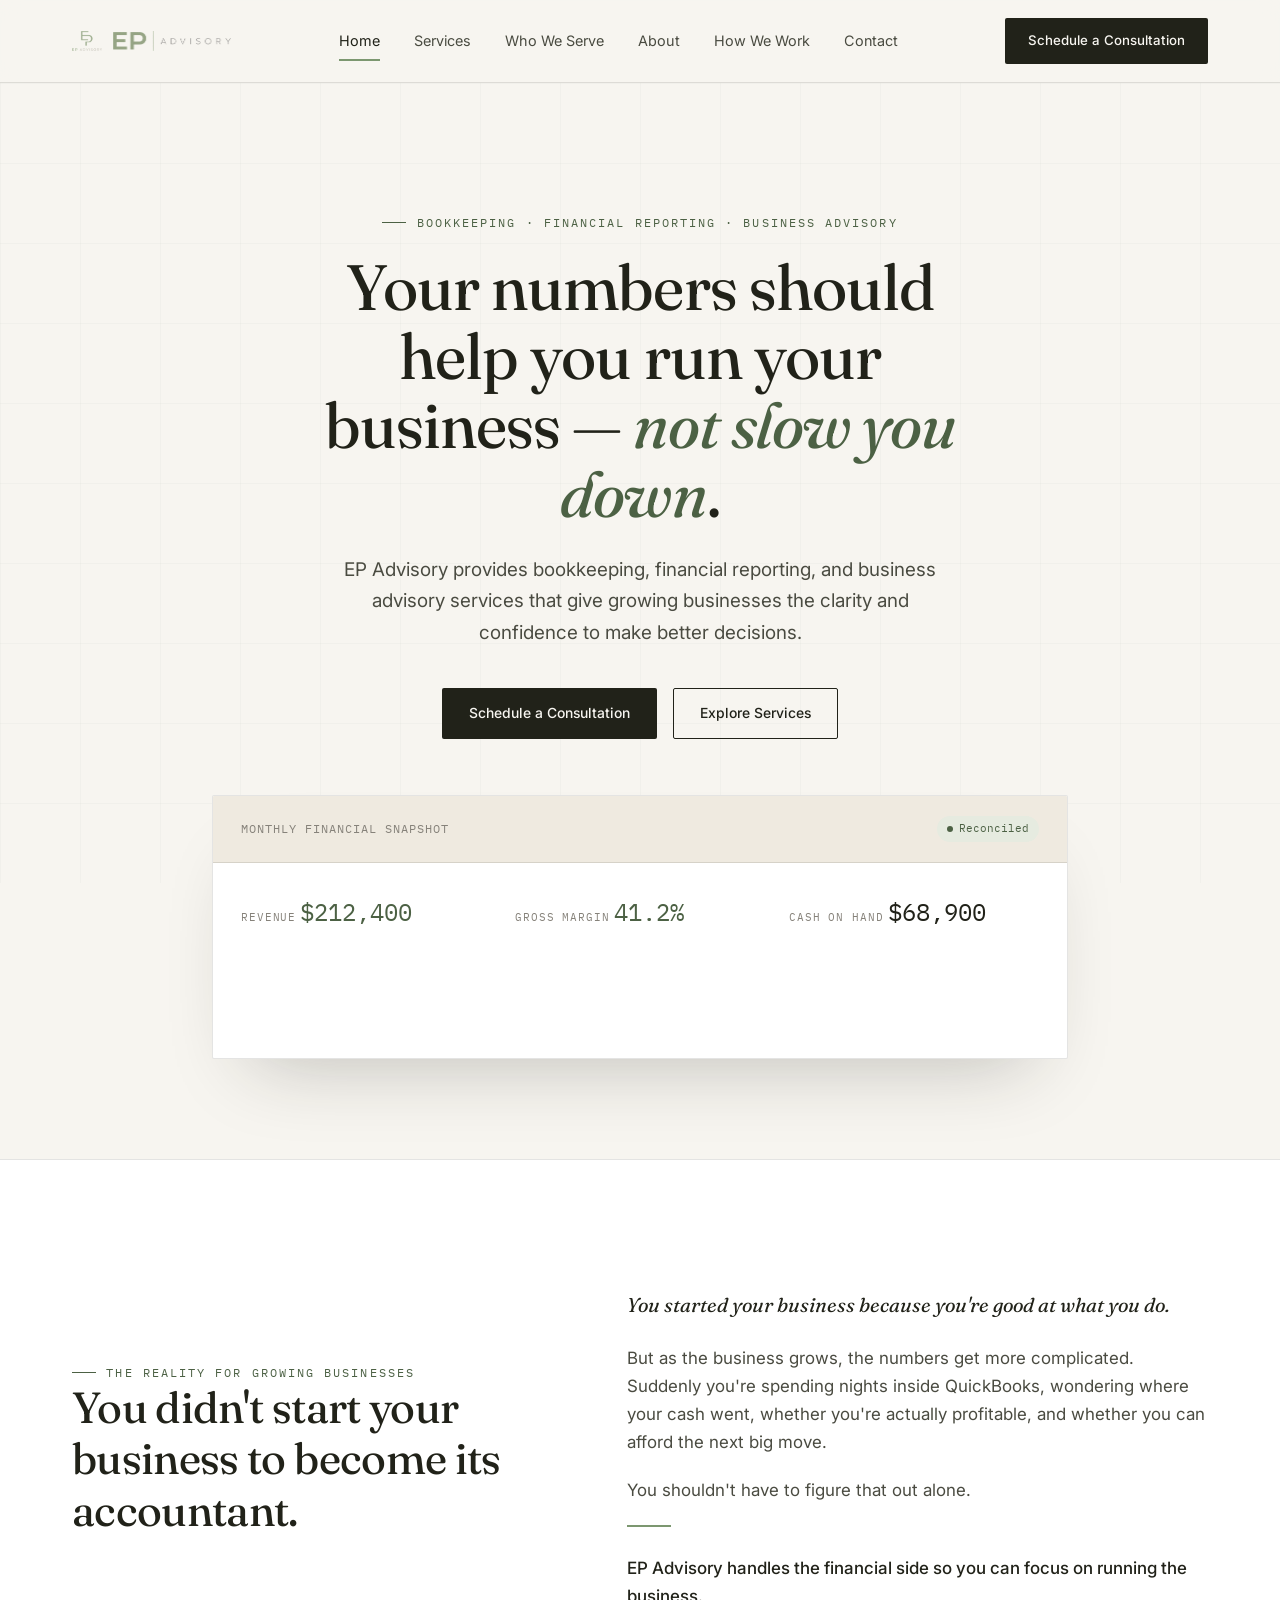
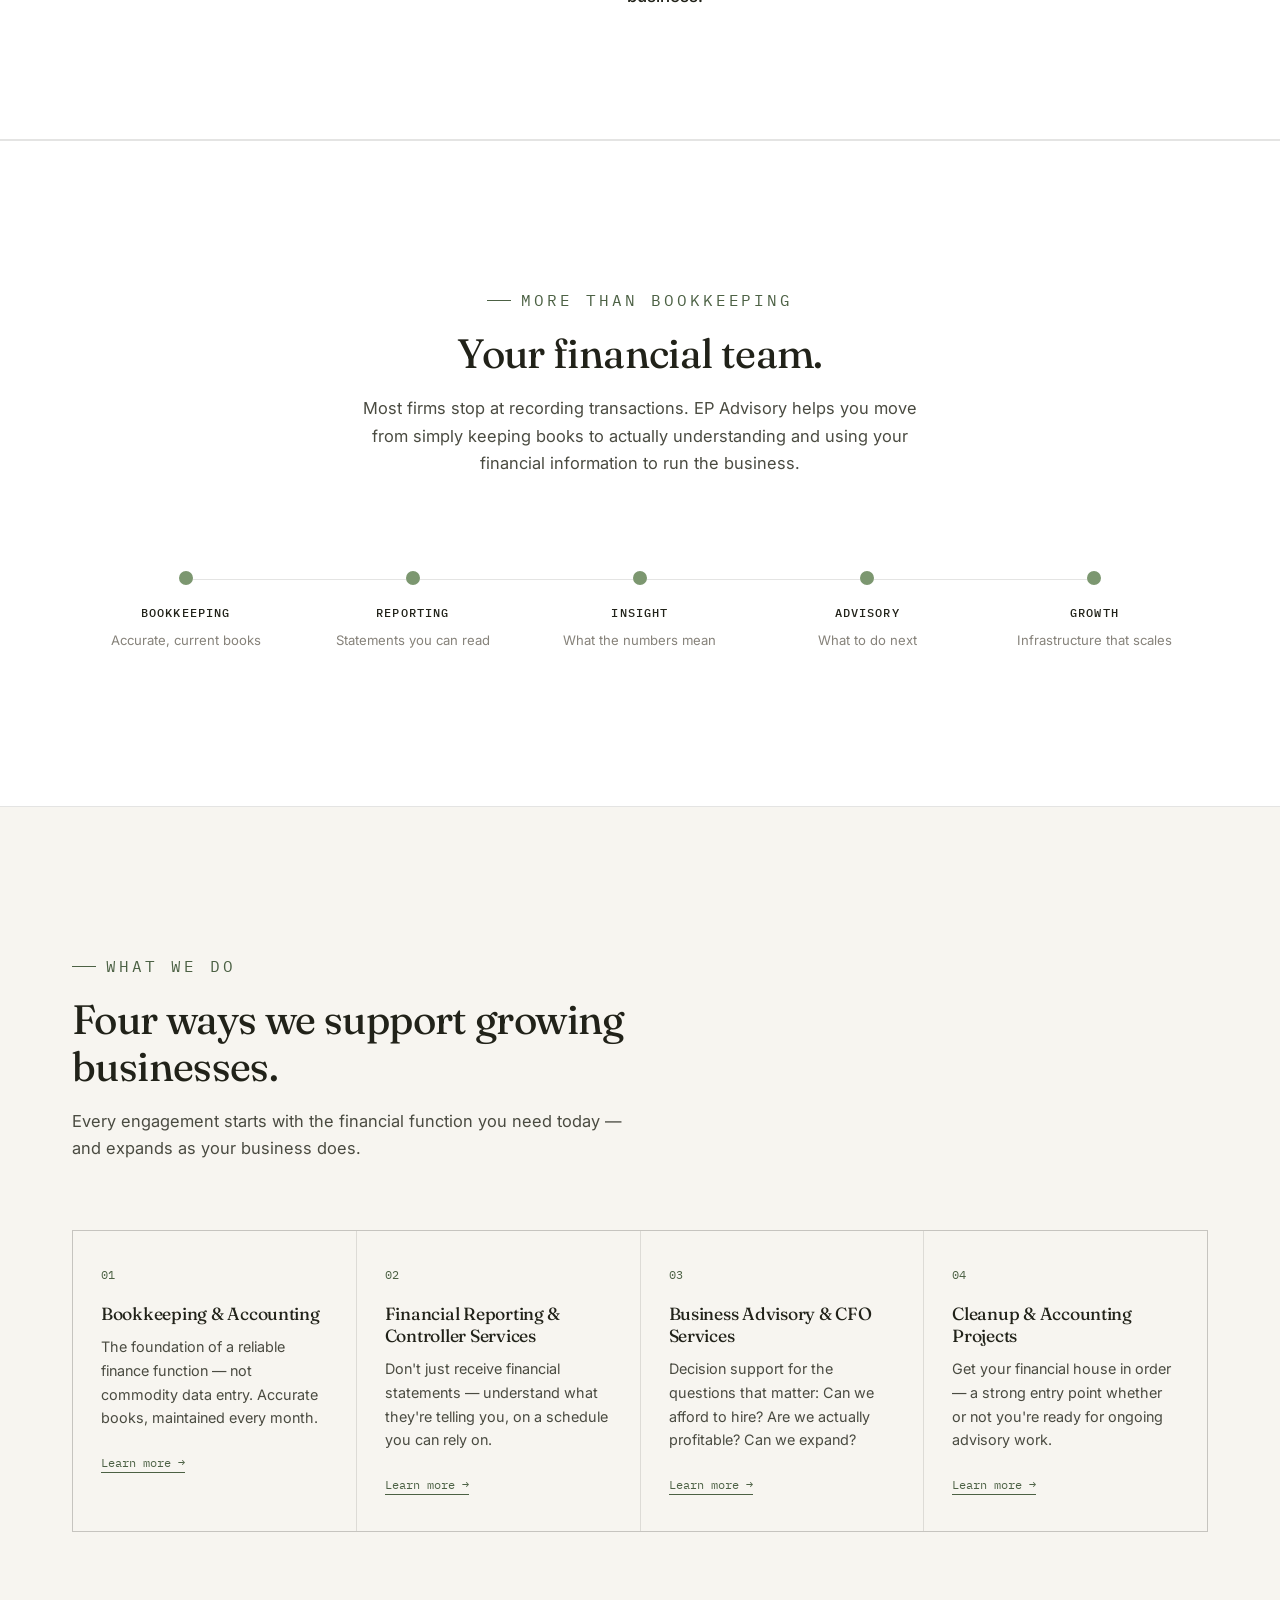
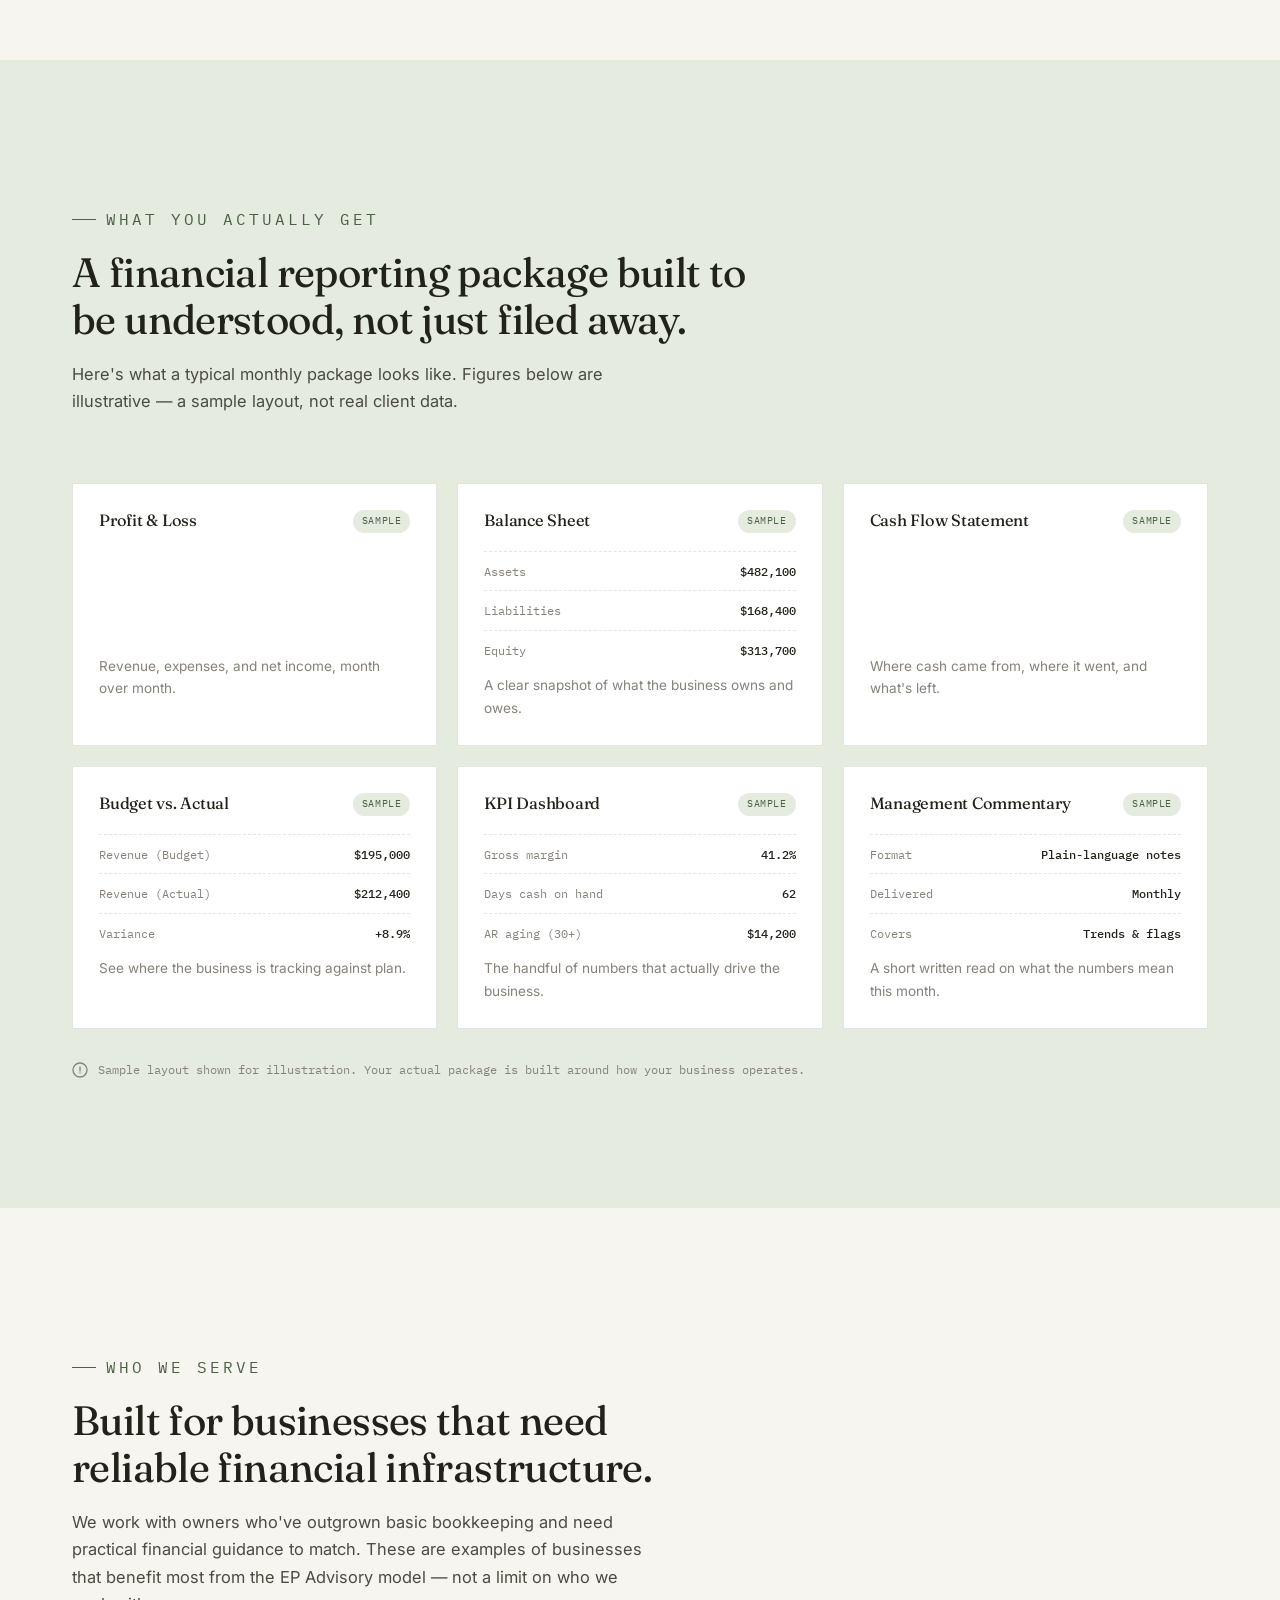
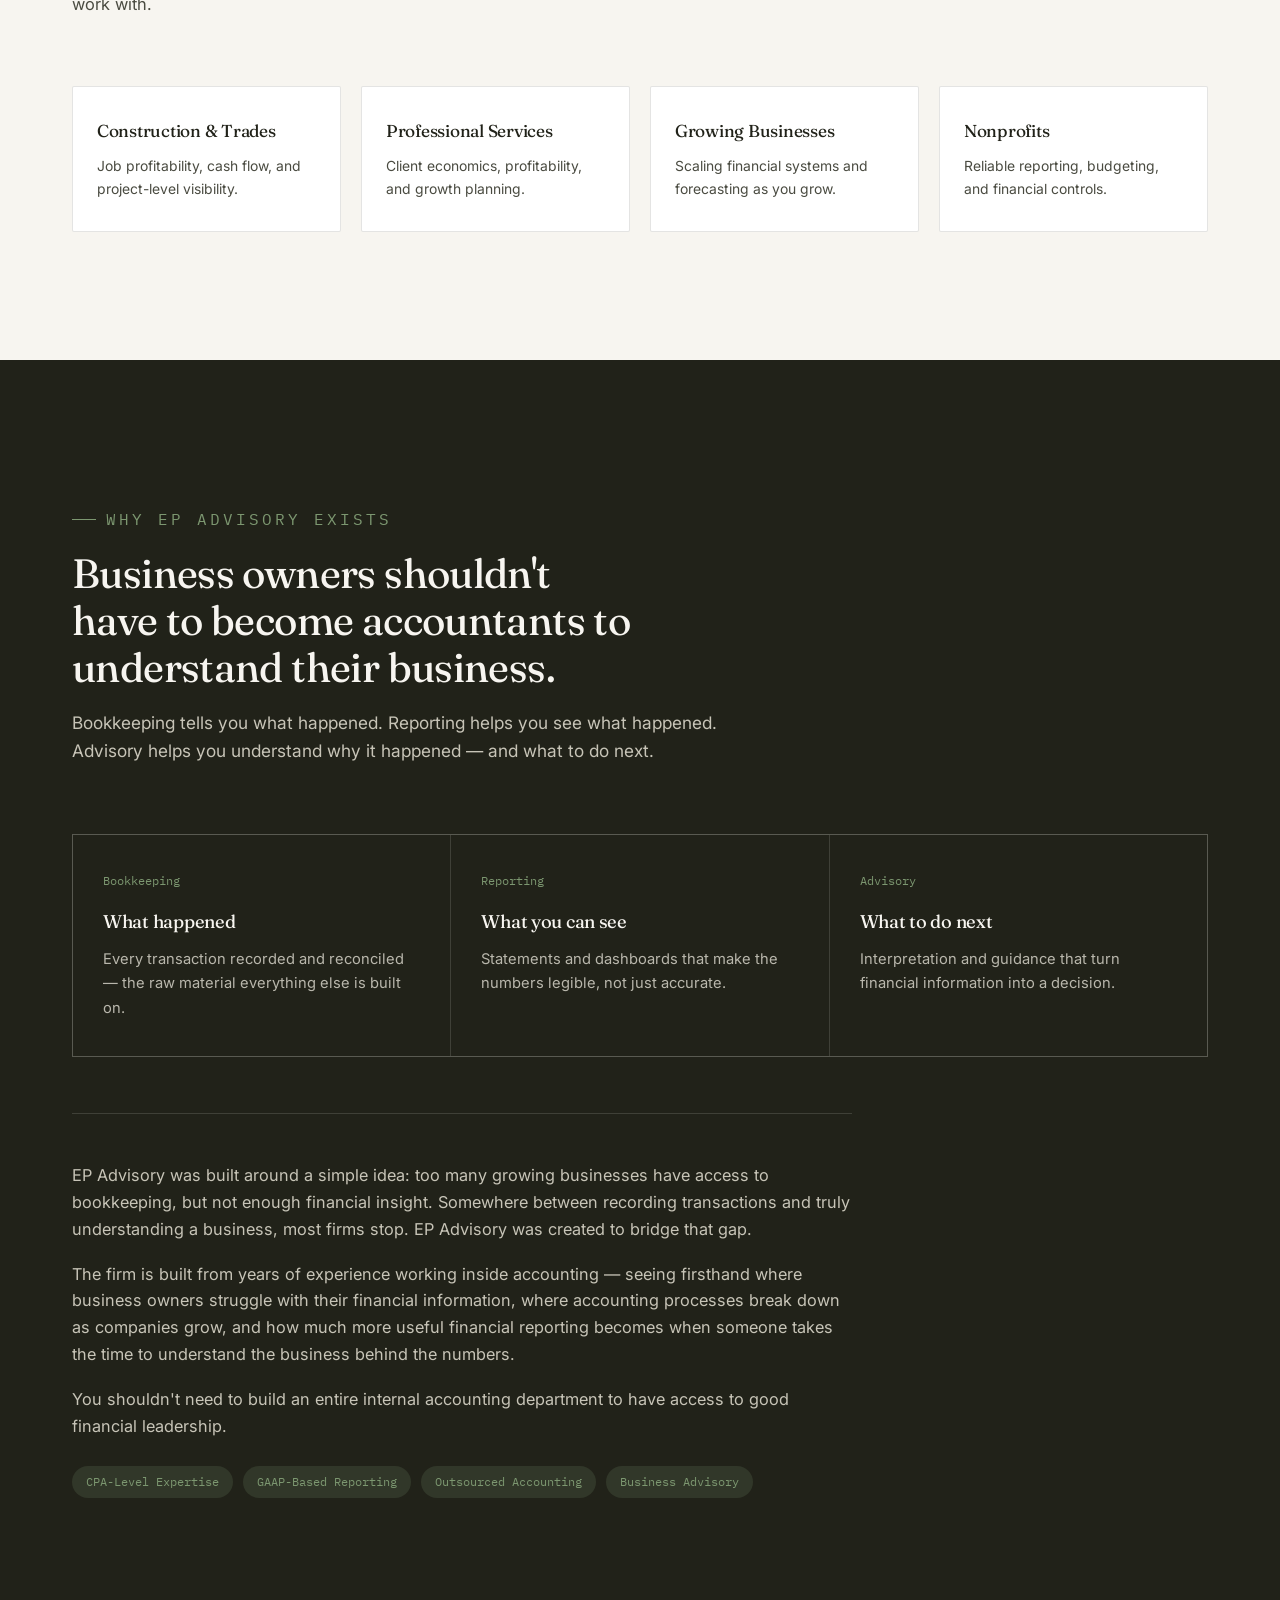
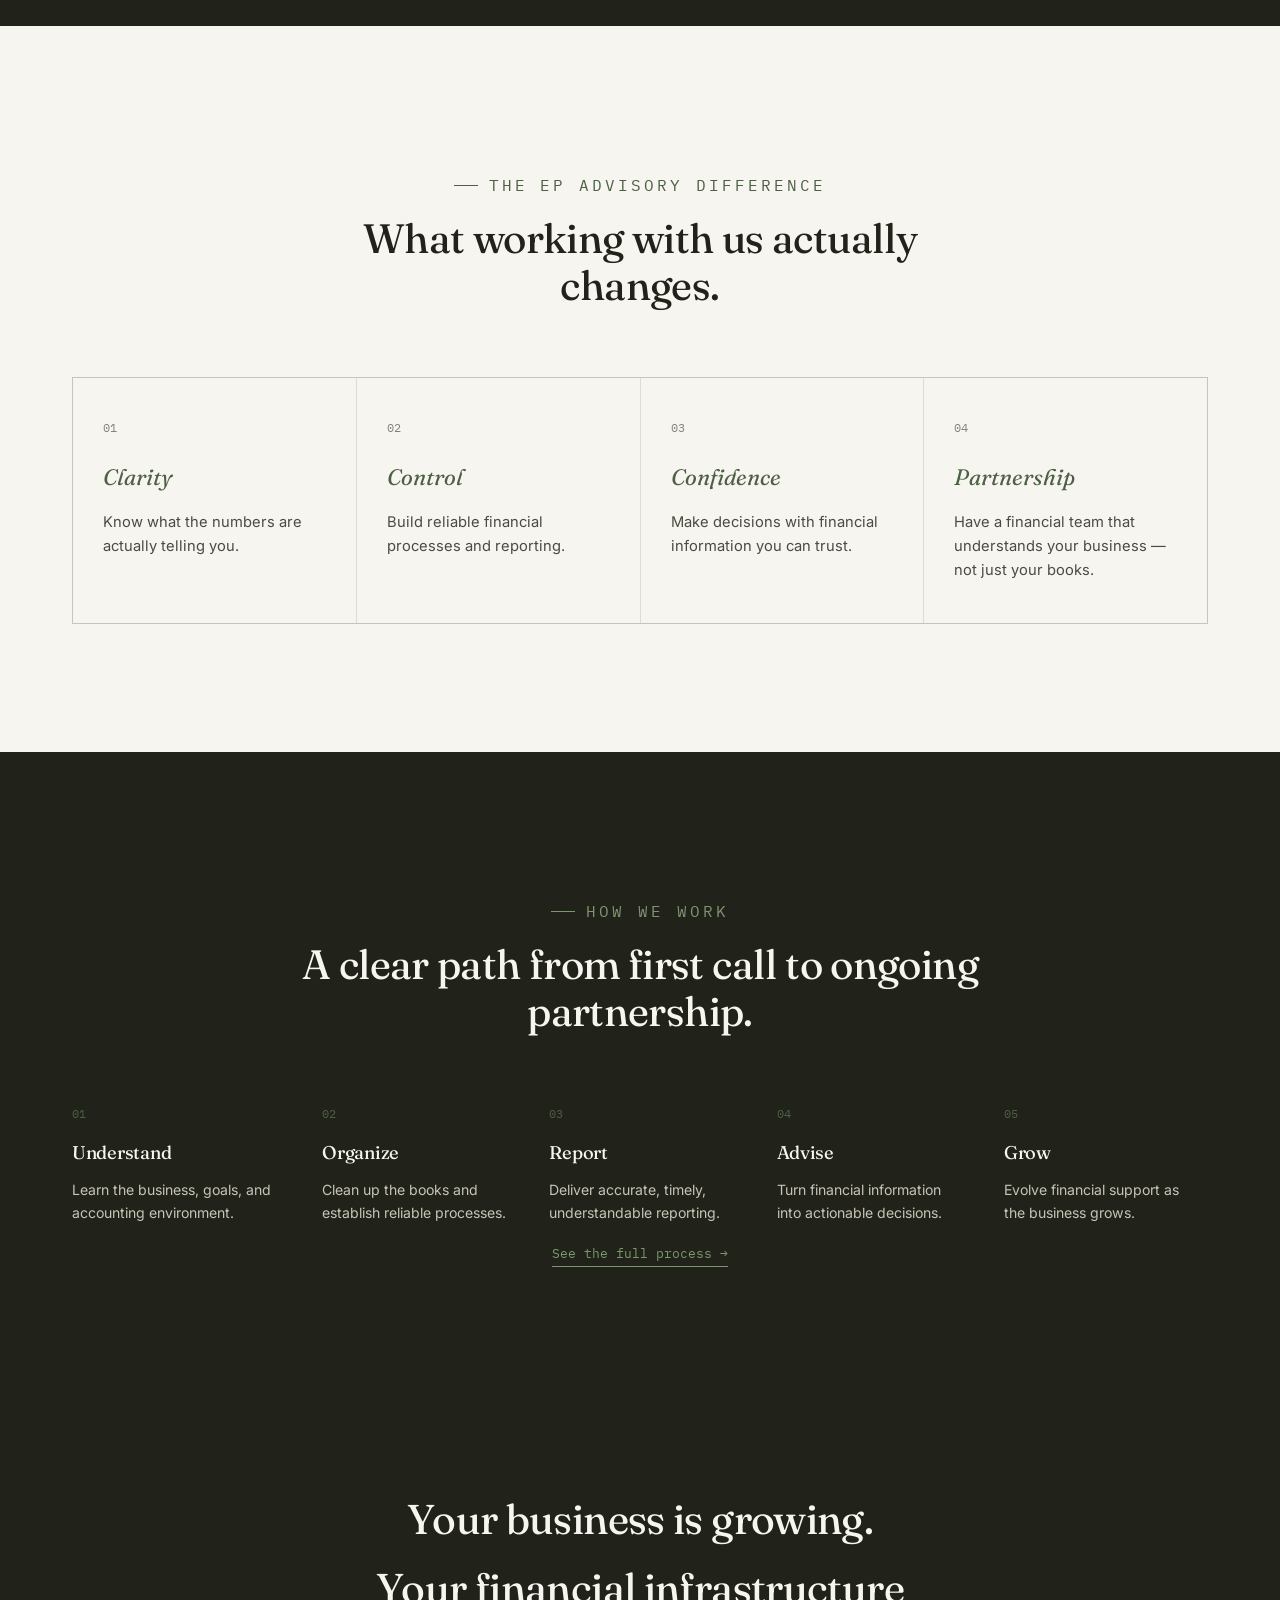
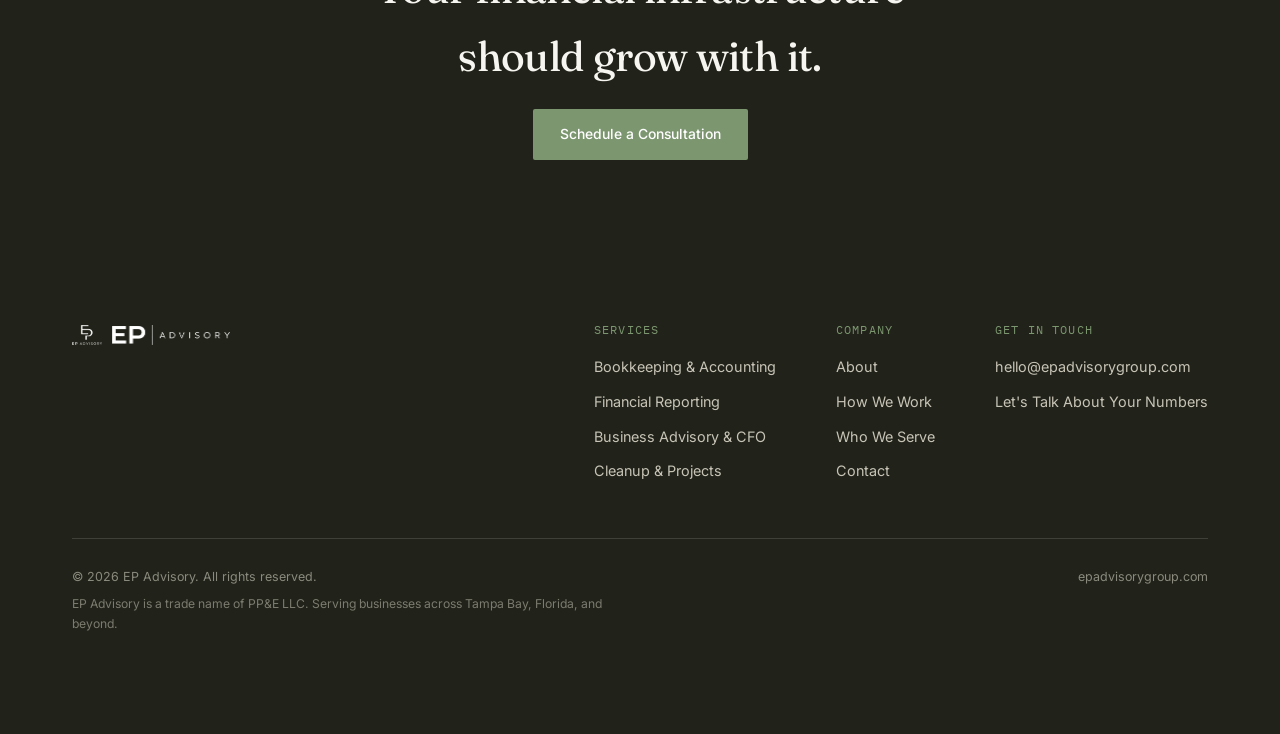
==== commit 8cf26774: "Add files via upload" ====
--- a/index.html
+++ b/index.html
@@ -67,13 +67,13 @@
     <svg class="hero-bg" viewBox="0 0 1440 900" preserveAspectRatio="none" aria-hidden="true">
       <defs>
         <pattern id="grid" width="90" height="90" patternUnits="userSpaceOnUse">
-          <path d="M 90 0 L 0 0 0 90" fill="none" stroke="#7C9770" stroke-width="0.6" opacity="0.18"/>
+          <path d="M 90 0 L 0 0 0 90" fill="none" stroke="#7C9770" stroke-width="0.6" opacity="0.16"/>
         </pattern>
       </defs>
       <rect width="1440" height="900" fill="url(#grid)"/>
     </svg>
     <div class="wrap">
-      <p class="eyebrow">Bookkeeping · Reporting · Advisory</p>
+      <p class="eyebrow">Bookkeeping · Financial Reporting · Business Advisory</p>
       <h1>Your numbers should help you run your business — <em>not slow you down</em>.</h1>
       <p class="lede">EP Advisory provides bookkeeping, financial reporting, and business advisory services that give growing businesses the clarity and confidence to make better decisions.</p>
       <div class="hero-ctas">
@@ -90,15 +90,15 @@
           <div class="metric-row">
             <div class="metric">
               <span class="k">Revenue</span>
-              <span class="v pos">$212,400</span>
+              <span class="v pos" data-count="212400" data-prefix="$">$0</span>
             </div>
             <div class="metric">
               <span class="k">Gross margin</span>
-              <span class="v pos">41.2%</span>
+              <span class="v pos" data-count="41.2" data-suffix="%">0%</span>
             </div>
             <div class="metric">
               <span class="k">Cash on hand</span>
-              <span class="v">$68,900</span>
+              <span class="v" data-count="68900" data-prefix="$">$0</span>
             </div>
           </div>
           <div class="chart-row" id="chartRow">
@@ -116,6 +116,25 @@
     </div>
   </section>
 
+  <!-- PROBLEM SECTION -->
+  <section class="problem-section">
+    <div class="wrap">
+      <div class="problem-layout reveal">
+        <div>
+          <p class="eyebrow">The reality for growing businesses</p>
+          <h2>You didn't start your business to become its accountant.</h2>
+        </div>
+        <div class="problem-copy">
+          <p class="lead-line">You started your business because you're good at what you do.</p>
+          <p>But as the business grows, the numbers get more complicated. Suddenly you're spending nights inside QuickBooks, wondering where your cash went, whether you're actually profitable, and whether you can afford the next big move.</p>
+          <p>You shouldn't have to figure that out alone.</p>
+          <div class="problem-divider"></div>
+          <p style="color:var(--ink); font-weight:500;">EP Advisory handles the financial side so you can focus on running the business.</p>
+        </div>
+      </div>
+    </div>
+  </section>
+
   <!-- VALUE CHAIN -->
   <section class="value-chain">
     <div class="wrap">
@@ -124,7 +143,7 @@
         <h2>Your financial team.</h2>
         <p>Most firms stop at recording transactions. EP Advisory helps you move from simply keeping books to actually understanding and using your financial information to run the business.</p>
       </div>
-      <div class="chain-row reveal">
+      <div class="chain-row reveal" id="chainRow">
         <div class="chain-node active">
           <div class="chain-dot"></div>
           <div class="label">Bookkeeping</div>
@@ -166,38 +185,133 @@
         <div class="service-card">
           <span class="num">01</span>
           <h3>Bookkeeping &amp; Accounting</h3>
-          <p>Monthly bookkeeping, reconciliations, and financial statements — the accurate foundation everything else depends on.</p>
+          <p>The foundation of a reliable finance function — not commodity data entry. Accurate books, maintained every month.</p>
           <a href="services.html#bookkeeping" class="link">Learn more →</a>
         </div>
         <div class="service-card">
           <span class="num">02</span>
           <h3>Financial Reporting &amp; Controller Services</h3>
-          <p>Management reporting, budget-vs-actual, and month-end close oversight that keeps your numbers reliable.</p>
+          <p>Don't just receive financial statements — understand what they're telling you, on a schedule you can rely on.</p>
           <a href="services.html#reporting" class="link">Learn more →</a>
         </div>
         <div class="service-card">
           <span class="num">03</span>
           <h3>Business Advisory &amp; CFO Services</h3>
-          <p>Forecasting, budgeting, and profitability analysis that turn financial information into decisions.</p>
+          <p>Decision support for the questions that matter: Can we afford to hire? Are we actually profitable? Can we expand?</p>
           <a href="services.html#advisory" class="link">Learn more →</a>
         </div>
         <div class="service-card">
           <span class="num">04</span>
           <h3>Cleanup &amp; Accounting Projects</h3>
-          <p>Historical cleanup, catch-up bookkeeping, and system conversions that get you current and correct.</p>
+          <p>Get your financial house in order — a strong entry point whether or not you're ready for ongoing advisory work.</p>
           <a href="services.html#cleanup" class="link">Learn more →</a>
         </div>
       </div>
     </div>
   </section>
 
+  <!-- WHAT YOU ACTUALLY GET -->
+  <section class="on-sage">
+    <div class="wrap">
+      <div class="section-head reveal">
+        <p class="eyebrow">What you actually get</p>
+        <h2>A financial reporting package built to be understood, not just filed away.</h2>
+        <p>Here's what a typical monthly package looks like. Figures below are illustrative — a sample layout, not real client data.</p>
+      </div>
+      <div class="deliverables-grid reveal">
+        <div class="deliverable-card">
+          <div class="deliverable-head">
+            <h3>Profit &amp; Loss</h3>
+            <span class="sample-badge">Sample</span>
+          </div>
+          <div class="deliverable-viz">
+            <div class="bar"><div class="bf" data-h="45"></div></div>
+            <div class="bar"><div class="bf" data-h="58"></div></div>
+            <div class="bar"><div class="bf" data-h="52"></div></div>
+            <div class="bar"><div class="bf" data-h="70"></div></div>
+            <div class="bar"><div class="bf" data-h="64"></div></div>
+            <div class="bar"><div class="bf" data-h="82"></div></div>
+          </div>
+          <p class="desc">Revenue, expenses, and net income, month over month.</p>
+        </div>
+        <div class="deliverable-card">
+          <div class="deliverable-head">
+            <h3>Balance Sheet</h3>
+            <span class="sample-badge">Sample</span>
+          </div>
+          <div class="deliverable-rows">
+            <div class="drow"><span>Assets</span><span>$482,100</span></div>
+            <div class="drow"><span>Liabilities</span><span>$168,400</span></div>
+            <div class="drow"><span>Equity</span><span>$313,700</span></div>
+          </div>
+          <p class="desc">A clear snapshot of what the business owns and owes.</p>
+        </div>
+        <div class="deliverable-card">
+          <div class="deliverable-head">
+            <h3>Cash Flow Statement</h3>
+            <span class="sample-badge">Sample</span>
+          </div>
+          <div class="deliverable-viz">
+            <div class="bar"><div class="bf" data-h="30"></div></div>
+            <div class="bar"><div class="bf" data-h="62"></div></div>
+            <div class="bar"><div class="bf" data-h="40"></div></div>
+            <div class="bar"><div class="bf" data-h="74"></div></div>
+            <div class="bar"><div class="bf" data-h="55"></div></div>
+            <div class="bar"><div class="bf" data-h="90"></div></div>
+          </div>
+          <p class="desc">Where cash came from, where it went, and what's left.</p>
+        </div>
+        <div class="deliverable-card">
+          <div class="deliverable-head">
+            <h3>Budget vs. Actual</h3>
+            <span class="sample-badge">Sample</span>
+          </div>
+          <div class="deliverable-rows">
+            <div class="drow"><span>Revenue (Budget)</span><span>$195,000</span></div>
+            <div class="drow"><span>Revenue (Actual)</span><span>$212,400</span></div>
+            <div class="drow"><span>Variance</span><span>+8.9%</span></div>
+          </div>
+          <p class="desc">See where the business is tracking against plan.</p>
+        </div>
+        <div class="deliverable-card">
+          <div class="deliverable-head">
+            <h3>KPI Dashboard</h3>
+            <span class="sample-badge">Sample</span>
+          </div>
+          <div class="deliverable-rows">
+            <div class="drow"><span>Gross margin</span><span>41.2%</span></div>
+            <div class="drow"><span>Days cash on hand</span><span>62</span></div>
+            <div class="drow"><span>AR aging (30+)</span><span>$14,200</span></div>
+          </div>
+          <p class="desc">The handful of numbers that actually drive the business.</p>
+        </div>
+        <div class="deliverable-card">
+          <div class="deliverable-head">
+            <h3>Management Commentary</h3>
+            <span class="sample-badge">Sample</span>
+          </div>
+          <div class="deliverable-rows">
+            <div class="drow"><span>Format</span><span>Plain-language notes</span></div>
+            <div class="drow"><span>Delivered</span><span>Monthly</span></div>
+            <div class="drow"><span>Covers</span><span>Trends &amp; flags</span></div>
+          </div>
+          <p class="desc">A short written read on what the numbers mean this month.</p>
+        </div>
+      </div>
+      <div class="deliverables-note">
+        <svg width="16" height="16" viewBox="0 0 16 16" fill="none"><circle cx="8" cy="8" r="7" stroke="#86827A" stroke-width="1.3"/><path d="M8 5v4M8 11h.01" stroke="#86827A" stroke-width="1.3" stroke-linecap="round"/></svg>
+        Sample layout shown for illustration. Your actual package is built around how your business operates.
+      </div>
+    </div>
+  </section>
+
   <!-- WHO WE SERVE -->
-  <section class="on-sage">
+  <section>
     <div class="wrap">
       <div class="section-head reveal">
         <p class="eyebrow">Who we serve</p>
         <h2>Built for businesses that need reliable financial infrastructure.</h2>
-        <p>We work with owners who've outgrown basic bookkeeping and need practical financial guidance to match.</p>
+        <p>We work with owners who've outgrown basic bookkeeping and need practical financial guidance to match. These are examples of businesses that benefit most from the EP Advisory model — not a limit on who we work with.</p>
       </div>
       <div class="industry-grid reveal">
         <a href="who-we-serve.html#construction" class="industry-card">
@@ -220,6 +334,46 @@
     </div>
   </section>
 
+  <!-- WHY EP ADVISORY EXISTS -->
+  <section class="why-exists">
+    <div class="wrap">
+      <div class="section-head reveal">
+        <p class="eyebrow on-dark">Why EP Advisory exists</p>
+        <h2>Business owners shouldn't have to become accountants to understand their business.</h2>
+        <p class="lede">Bookkeeping tells you what happened. Reporting helps you see what happened. Advisory helps you understand why it happened — and what to do next.</p>
+      </div>
+      <div class="framework-row reveal">
+        <div class="framework-card">
+          <span class="fnum">Bookkeeping</span>
+          <h3>What happened</h3>
+          <p>Every transaction recorded and reconciled — the raw material everything else is built on.</p>
+        </div>
+        <div class="framework-card">
+          <span class="fnum">Reporting</span>
+          <h3>What you can see</h3>
+          <p>Statements and dashboards that make the numbers legible, not just accurate.</p>
+        </div>
+        <div class="framework-card">
+          <span class="fnum">Advisory</span>
+          <h3>What to do next</h3>
+          <p>Interpretation and guidance that turn financial information into a decision.</p>
+        </div>
+      </div>
+
+      <div class="origin-block reveal">
+        <p>EP Advisory was built around a simple idea: too many growing businesses have access to bookkeeping, but not enough financial insight. Somewhere between recording transactions and truly understanding a business, most firms stop. EP Advisory was created to bridge that gap.</p>
+        <p>The firm is built from years of experience working inside accounting — seeing firsthand where business owners struggle with their financial information, where accounting processes break down as companies grow, and how much more useful financial reporting becomes when someone takes the time to understand the business behind the numbers.</p>
+        <p>You shouldn't need to build an entire internal accounting department to have access to good financial leadership.</p>
+        <div class="origin-credentials">
+          <span class="credential-pill">CPA-Level Expertise</span>
+          <span class="credential-pill">GAAP-Based Reporting</span>
+          <span class="credential-pill">Outsourced Accounting</span>
+          <span class="credential-pill">Business Advisory</span>
+        </div>
+      </div>
+    </div>
+  </section>
+
   <!-- DIFFERENCE -->
   <section>
     <div class="wrap">
@@ -229,20 +383,24 @@
       </div>
       <div class="difference-grid reveal">
         <div class="difference-card">
+          <span class="dnum">01</span>
           <div class="word">Clarity</div>
-          <p>Know what your numbers are actually telling you.</p>
+          <p>Know what the numbers are actually telling you.</p>
         </div>
         <div class="difference-card">
+          <span class="dnum">02</span>
           <div class="word">Control</div>
           <p>Build reliable financial processes and reporting.</p>
         </div>
         <div class="difference-card">
+          <span class="dnum">03</span>
           <div class="word">Confidence</div>
           <p>Make decisions with financial information you can trust.</p>
         </div>
         <div class="difference-card">
+          <span class="dnum">04</span>
           <div class="word">Partnership</div>
-          <p>Get a financial team that understands your business — not just your books.</p>
+          <p>Have a financial team that understands your business — not just your books.</p>
         </div>
       </div>
     </div>
@@ -282,10 +440,13 @@
           <p>Evolve financial support as the business grows.</p>
         </div>
       </div>
-    </div>
-  </section>
-
-  <!-- CTA -->
+      <div style="text-align:center;">
+        <a href="how-we-work.html" class="cta-alt-link">See the full process →</a>
+      </div>
+    </div>
+  </section>
+
+  <!-- FINAL CTA -->
   <div class="cta-banner">
     <div class="wrap">
       <h2>Your business is growing. Your financial infrastructure should grow with it.</h2>
@@ -320,7 +481,7 @@
         <div class="footer-col">
           <h4>Get in touch</h4>
           <a href="mailto:hello@epadvisorygroup.com">hello@epadvisorygroup.com</a>
-          <a href="contact.html">Schedule a Consultation</a>
+          <a href="contact.html">Let's Talk About Your Numbers</a>
         </div>
       </div>
     </div>
@@ -361,6 +522,7 @@
   }, {threshold:0.15});
   revealEls.forEach(el => io.observe(el));
 
+  // Hero chart bars
   window.addEventListener('load', () => {
     setTimeout(() => {
       document.querySelectorAll('#chartRow .fill').forEach(el => {
@@ -368,6 +530,62 @@
       });
     }, 300);
   });
+
+  // Deliverable card mini-charts animate on reveal
+  const deliverableObserver = new IntersectionObserver((entries) => {
+    entries.forEach(entry => {
+      if(entry.isIntersecting){
+        entry.target.querySelectorAll('.bf').forEach(el => {
+          el.style.height = el.getAttribute('data-h') + '%';
+        });
+        deliverableObserver.unobserve(entry.target);
+      }
+    });
+  }, {threshold:0.3});
+  document.querySelectorAll('.deliverable-card').forEach(el => deliverableObserver.observe(el));
+
+  // Count-up hero metrics
+  function countUp(el){
+    const target = parseFloat(el.getAttribute('data-count'));
+    const prefix = el.getAttribute('data-prefix') || '';
+    const suffix = el.getAttribute('data-suffix') || '';
+    const isDecimal = target % 1 !== 0;
+    const duration = 1400;
+    const start = performance.now();
+    function tick(now){
+      const progress = Math.min((now - start) / duration, 1);
+      const eased = 1 - Math.pow(1 - progress, 3);
+      const current = target * eased;
+      const display = isDecimal ? current.toFixed(1) : Math.round(current).toLocaleString();
+      el.textContent = prefix + display + suffix;
+      if(progress < 1) requestAnimationFrame(tick);
+    }
+    requestAnimationFrame(tick);
+  }
+  const countObserver = new IntersectionObserver((entries) => {
+    entries.forEach(entry => {
+      if(entry.isIntersecting){
+        countUp(entry.target);
+        countObserver.unobserve(entry.target);
+      }
+    });
+  }, {threshold:0.5});
+  document.querySelectorAll('[data-count]').forEach(el => countObserver.observe(el));
+
+  // Value chain nodes light up sequentially on scroll into view
+  const chainObserver = new IntersectionObserver((entries) => {
+    entries.forEach(entry => {
+      if(entry.isIntersecting){
+        const nodes = entry.target.querySelectorAll('.chain-node');
+        nodes.forEach((node, i) => {
+          setTimeout(() => node.classList.add('active'), i * 220);
+        });
+        chainObserver.unobserve(entry.target);
+      }
+    });
+  }, {threshold:0.4});
+  const chainRow = document.getElementById('chainRow');
+  if(chainRow) chainObserver.observe(chainRow);
 </script>
 
 </body>
--- a/styles.css
+++ b/styles.css
@@ -412,3 +412,84 @@
   .form-row{grid-template-columns:1fr;}
   .metric-row{grid-template-columns:1fr 1fr; row-gap:16px;}
 }
+
+/* ================= V4 PREMIUM UPGRADE ADDITIONS ================= */
+
+/* Refined section rhythm */
+section{padding:128px 0;}
+.section-head{margin-bottom:68px;}
+
+/* ---------- PROBLEM SECTION (editorial, emotionally intelligent) ---------- */
+.problem-section{background:var(--white); border-top:1px solid var(--line); border-bottom:1px solid var(--line);}
+.problem-layout{display:grid; grid-template-columns:0.9fr 1.1fr; gap:80px; align-items:center;}
+.problem-layout h2{font-size:clamp(2rem,3.4vw,2.8rem); line-height:1.18; margin-bottom:0;}
+.problem-copy p{font-size:1.06rem; margin-bottom:20px;}
+.problem-copy p:last-child{margin-bottom:0;}
+.problem-copy .lead-line{font-family:'Fraunces', serif; font-style:italic; font-size:1.25rem; color:var(--ink); margin-bottom:24px;}
+.problem-divider{width:44px; height:2px; background:var(--sage); margin-bottom:28px;}
+
+/* ---------- WHY EP ADVISORY EXISTS ---------- */
+.why-exists{background:var(--ink);}
+.why-exists h2{color:var(--paper); max-width:22ch;}
+.why-exists .lede{color:#C7C4B7; font-size:1.08rem; max-width:62ch; margin-top:18px;}
+.framework-row{display:grid; grid-template-columns:repeat(3,1fr); gap:1px; background:rgba(247,245,240,0.14); margin-top:56px; border:1px solid rgba(247,245,240,0.14);}
+.framework-card{background:var(--ink); padding:36px 30px;}
+.framework-card .fnum{font-family:'IBM Plex Mono', monospace; font-size:0.75rem; color:var(--sage); display:block; margin-bottom:16px;}
+.framework-card h3{color:var(--paper); font-size:1.15rem; margin-bottom:10px;}
+.framework-card p{color:#B9B7AC; font-size:0.92rem;}
+.origin-block{max-width:780px; margin-top:56px; padding-top:48px; border-top:1px solid rgba(247,245,240,0.14);}
+.origin-block p{color:#C7C4B7; font-size:1.02rem; margin-bottom:18px;}
+.origin-block p:last-child{margin-bottom:0;}
+.origin-credentials{display:flex; flex-wrap:wrap; gap:10px; margin-top:26px;}
+.origin-credentials .credential-pill{background:rgba(124,151,112,0.18); color:var(--sage);}
+
+/* ---------- DELIVERABLES: "What You Actually Get" ---------- */
+.deliverables-grid{display:grid; grid-template-columns:repeat(3,1fr); gap:20px;}
+.deliverable-card{
+  background:var(--white); border:1px solid var(--line); border-radius:var(--radius);
+  padding:26px; transition:border-color 0.2s, transform 0.2s;
+}
+.deliverable-card:hover{border-color:var(--sage); transform:translateY(-3px);}
+.deliverable-head{display:flex; justify-content:space-between; align-items:flex-start; margin-bottom:18px;}
+.deliverable-head h3{font-size:1.02rem; line-height:1.3;}
+.sample-badge{
+  font-family:'IBM Plex Mono', monospace; font-size:0.62rem; letter-spacing:0.06em; text-transform:uppercase;
+  background:var(--sage-pale); color:var(--sage-deep); padding:3px 9px; border-radius:20px; flex-shrink:0; margin-left:10px;
+}
+.deliverable-viz{height:90px; display:flex; align-items:flex-end; gap:5px; margin-bottom:14px;}
+.deliverable-viz .bar{flex:1; background:var(--sage-pale); border-radius:2px 2px 0 0; position:relative;}
+.deliverable-viz .bar .bf{position:absolute; bottom:0; left:0; right:0; background:var(--sage); border-radius:2px 2px 0 0; height:0%; transition:height 1.1s cubic-bezier(.22,.9,.35,1);}
+.deliverable-rows{display:flex; flex-direction:column; gap:9px;}
+.deliverable-rows .drow{display:flex; justify-content:space-between; font-family:'IBM Plex Mono', monospace; font-size:0.78rem; color:var(--stone); border-top:1px dashed var(--line); padding-top:9px;}
+.deliverable-rows .drow span:last-child{color:var(--ink); font-weight:500;}
+.deliverable-card p.desc{font-size:0.85rem; color:var(--stone); margin-top:14px;}
+.deliverables-note{
+  display:flex; align-items:center; gap:10px; margin-top:30px;
+  font-family:'IBM Plex Mono', monospace; font-size:0.78rem; color:var(--stone);
+}
+.deliverables-note svg{flex-shrink:0;}
+
+/* ---------- Difference cards v2 (more sophisticated) ---------- */
+.difference-grid{grid-template-columns:repeat(4,1fr);}
+.difference-card{padding:40px 30px; position:relative;}
+.difference-card .dnum{font-family:'IBM Plex Mono', monospace; font-size:0.72rem; color:var(--stone); display:block; margin-bottom:22px;}
+.difference-card .word{font-size:1.4rem; margin-bottom:14px;}
+
+/* ---------- Chain draw line ---------- */
+.chain-line-svg{width:100%; height:2px; display:block; margin-top:-52px; margin-bottom:34px; position:relative; z-index:0;}
+
+/* CTA variant text link */
+.cta-alt-link{
+  display:inline-block; margin-top:18px; font-family:'IBM Plex Mono', monospace; font-size:0.82rem;
+  color:var(--sage); border-bottom:1px solid var(--sage); padding-bottom:2px;
+}
+
+@media (max-width: 980px){
+  .problem-layout{grid-template-columns:1fr; gap:36px;}
+  .framework-row{grid-template-columns:1fr;}
+  .deliverables-grid{grid-template-columns:1fr 1fr;}
+}
+@media (max-width: 560px){
+  section{padding:84px 0;}
+  .deliverables-grid{grid-template-columns:1fr;}
+}
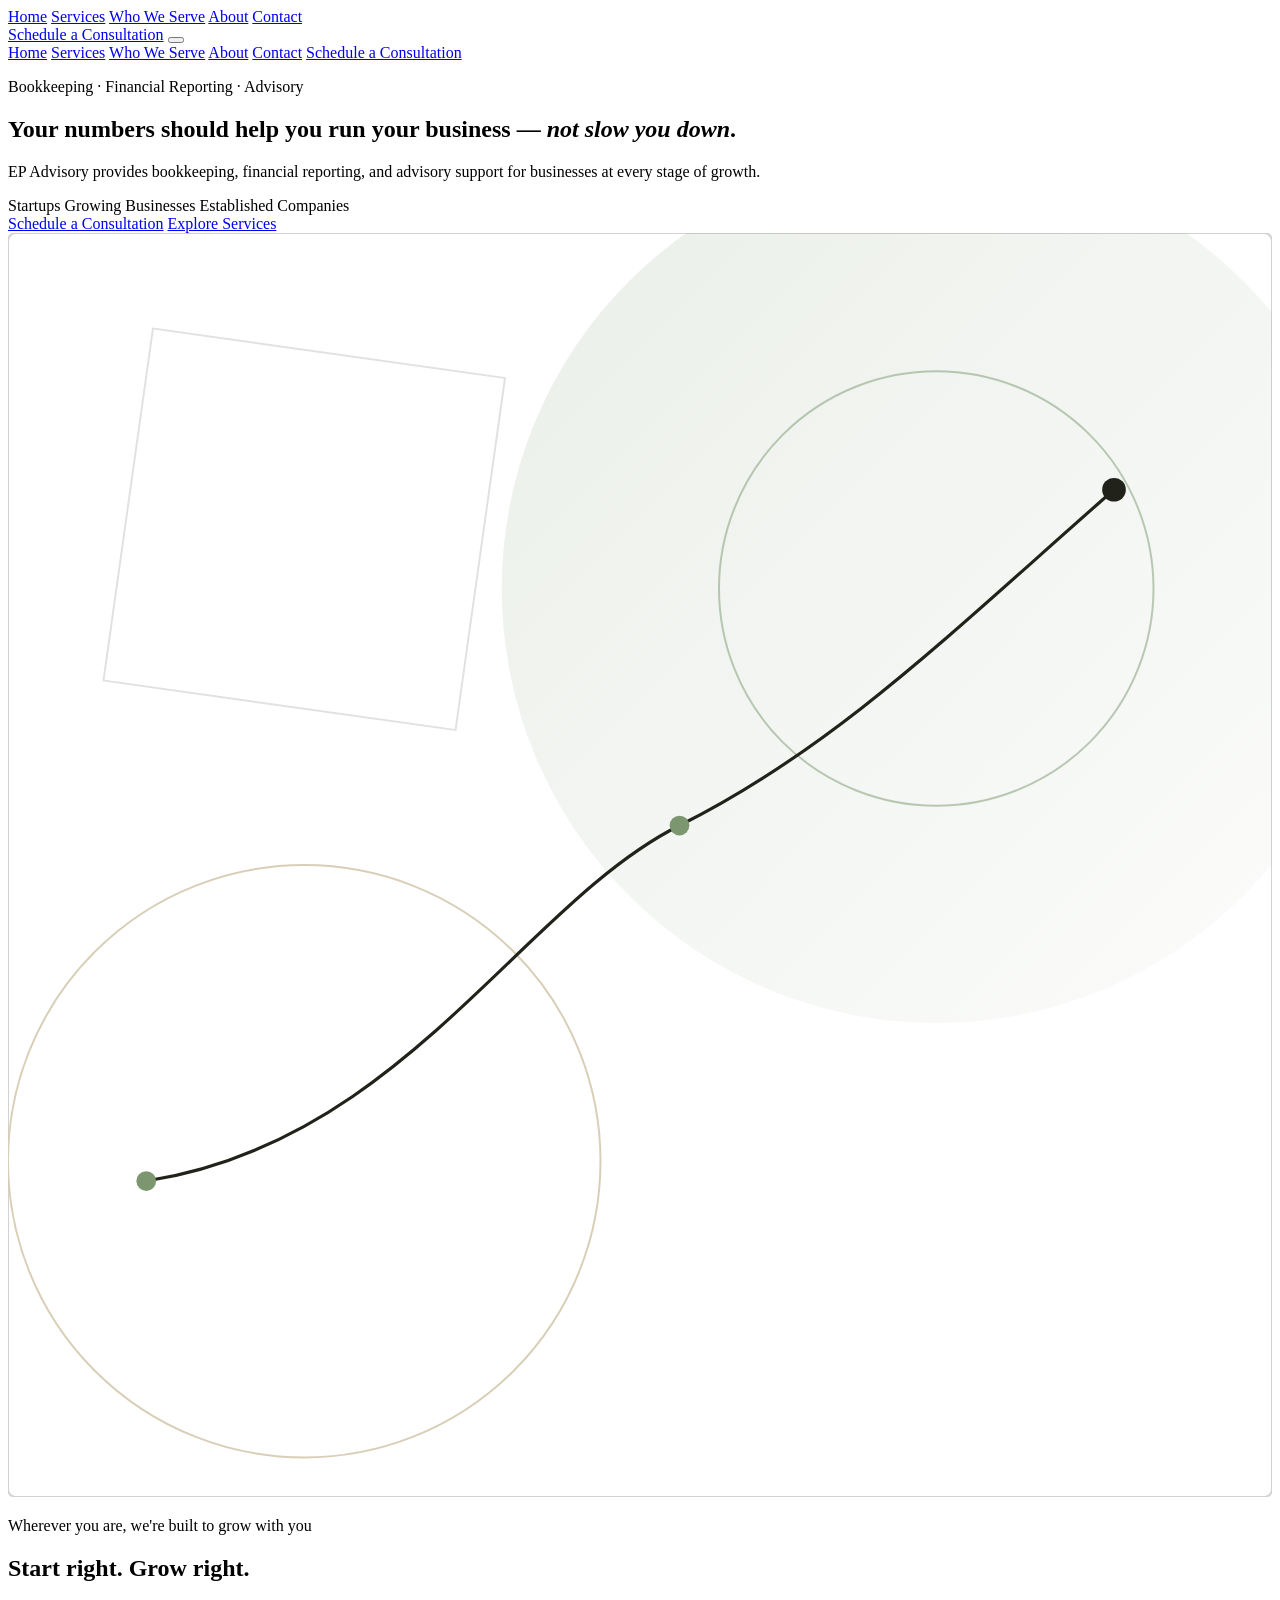
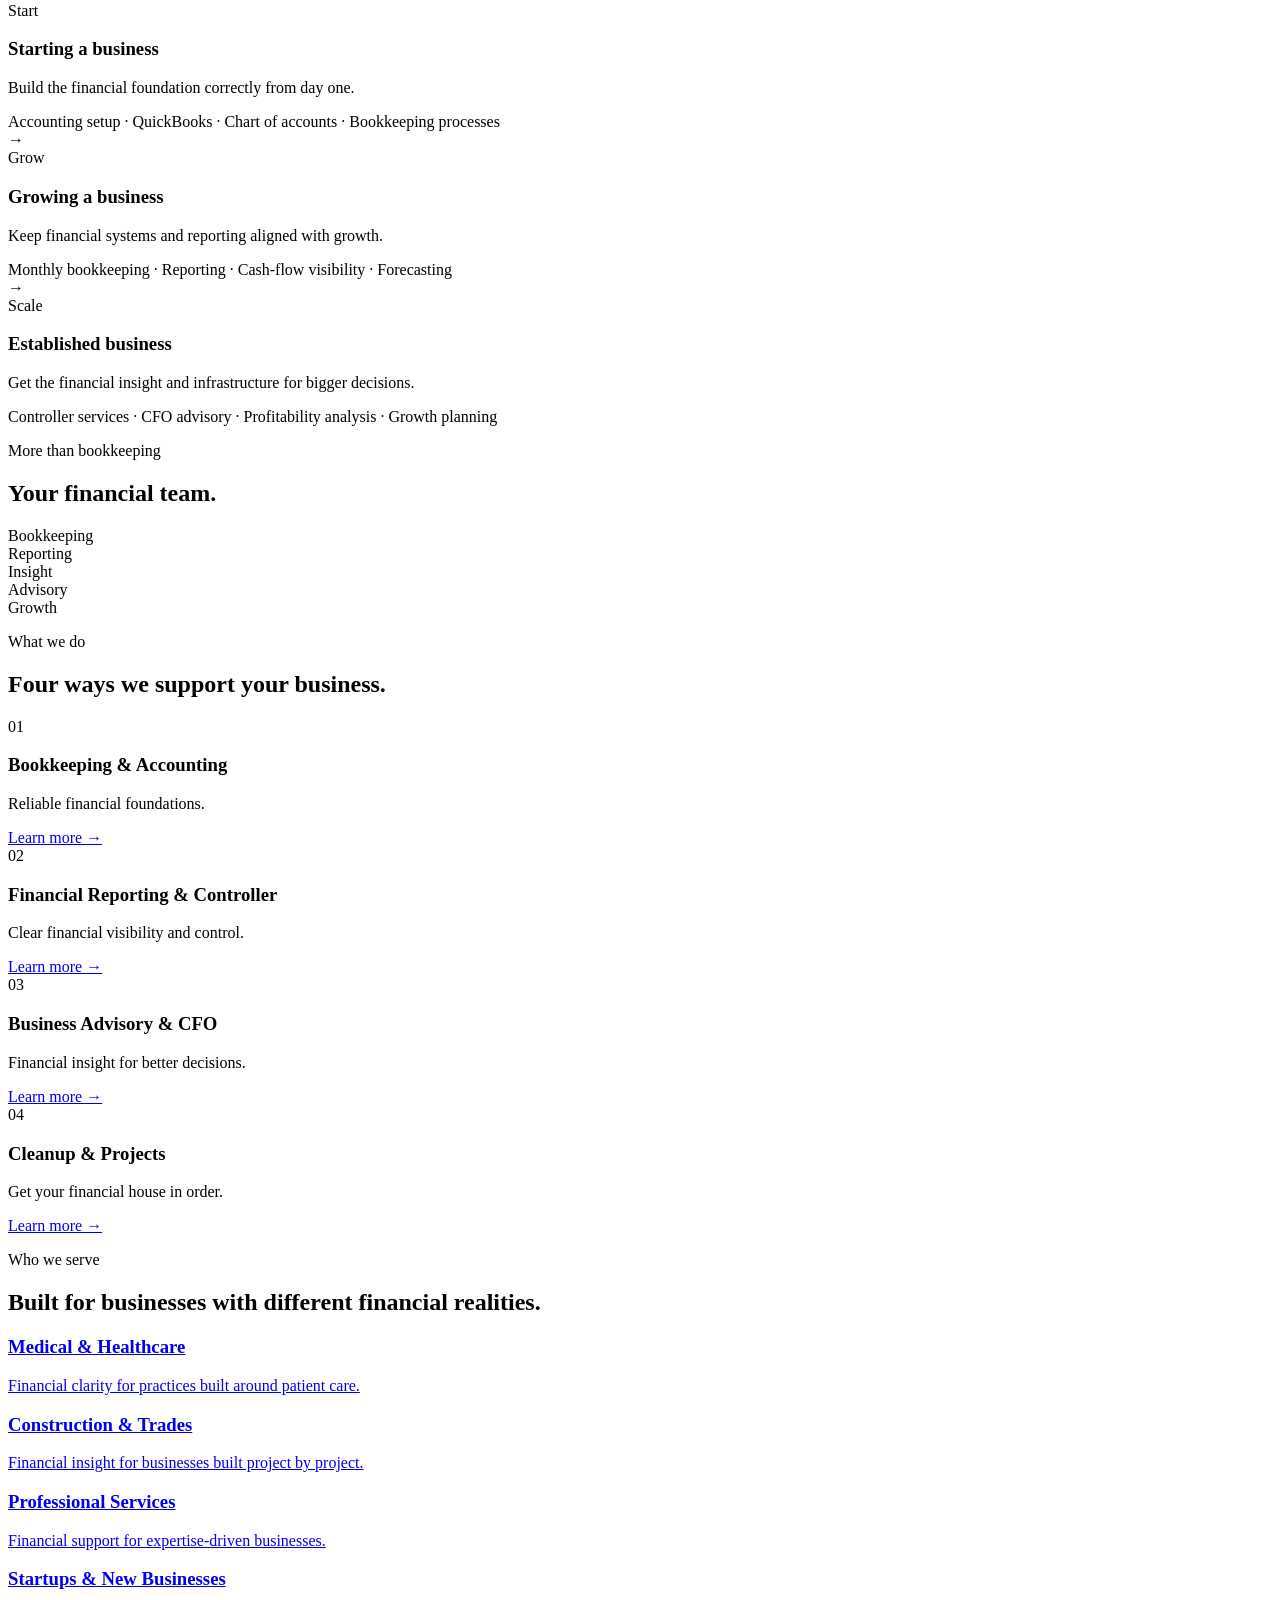
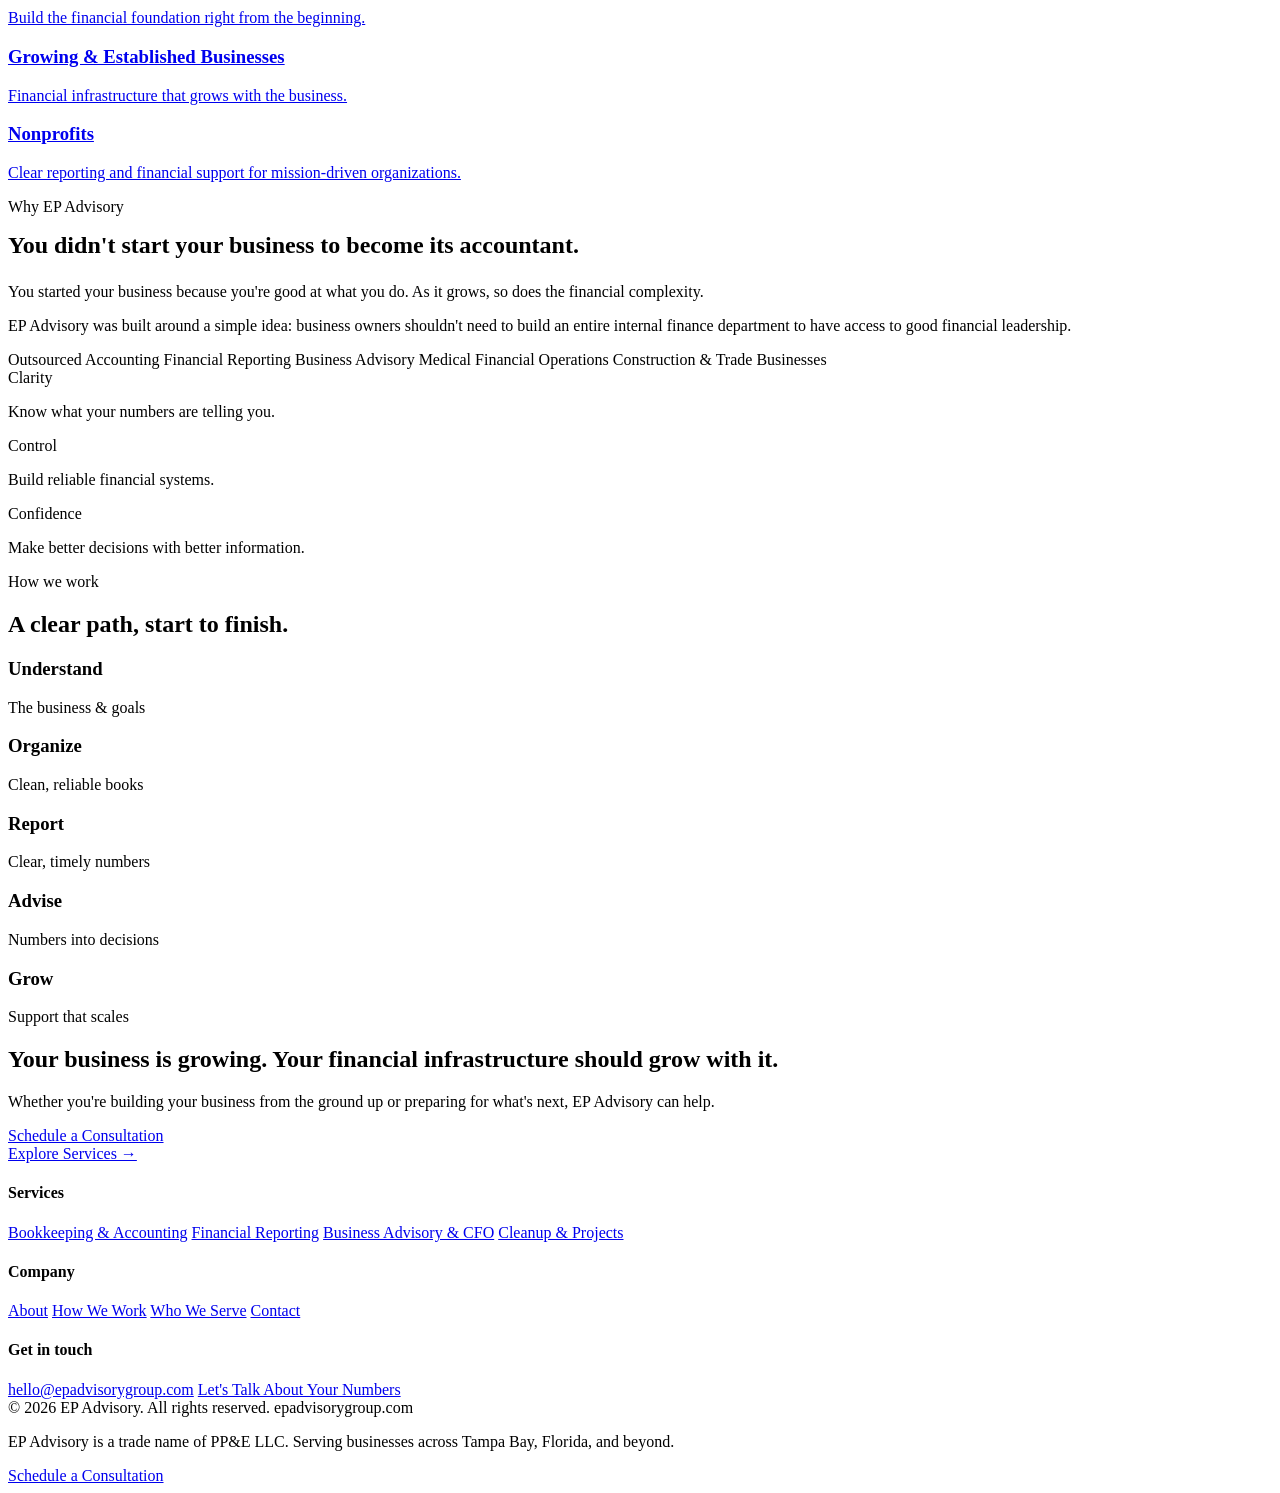
==== commit 5122a42f: "Add files via upload" ====
--- a/index.html
+++ b/index.html
@@ -4,10 +4,10 @@
 <meta charset="UTF-8">
 <meta name="viewport" content="width=device-width, initial-scale=1.0">
 <title>EP Advisory | Bookkeeping, Financial Reporting & CFO Advisory — Tampa Bay, FL</title>
-<meta name="description" content="EP Advisory provides bookkeeping, financial reporting, controller-level support, and business advisory services for growing businesses in Tampa Bay and beyond. Your numbers should help you run your business — not slow you down.">
+<meta name="description" content="EP Advisory provides bookkeeping, financial reporting, and advisory support for businesses at every stage of growth — from startups to established companies. Tampa Bay, FL.">
 <link rel="icon" href="[data-uri]">
-<meta property="og:title" content="EP Advisory | Your financial team, without the overhead">
-<meta property="og:description" content="Bookkeeping, financial reporting, and business advisory services that give growing businesses clarity, control, and confidence.">
+<meta property="og:title" content="EP Advisory | The financial team behind your business">
+<meta property="og:description" content="Bookkeeping, financial reporting, and advisory support for businesses at every stage — starting, growing, or scaling.">
 <meta property="og:type" content="website">
 <script type="application/ld+json">
 {
@@ -17,7 +17,7 @@
   "legalName": "PP&E LLC",
   "url": "https://epadvisorygroup.com",
   "areaServed": ["Tampa Bay, FL", "Florida", "United States"],
-  "description": "Bookkeeping, financial reporting, controller-level support, and business advisory services for small and midsize businesses.",
+  "description": "Bookkeeping, financial reporting, controller-level support, and business advisory services for businesses at every stage of growth.",
   "address": {"@type": "PostalAddress", "addressRegion": "FL", "addressCountry": "US"}
 }
 </script>
@@ -31,7 +31,6 @@
 <header>
   <nav>
     <a href="index.html" class="logo-mark">
-      <span class="logo-icon" role="img" aria-label="EP Advisory monogram"></span>
       <span class="logo-word" role="img" aria-label="EP Advisory"></span>
     </a>
     <div class="nav-links">
@@ -39,7 +38,6 @@
       <a href="services.html">Services</a>
       <a href="who-we-serve.html">Who We Serve</a>
       <a href="about.html">About</a>
-      <a href="how-we-work.html">How We Work</a>
       <a href="contact.html">Contact</a>
     </div>
     <div class="nav-right">
@@ -53,7 +51,6 @@
       <a href="services.html">Services</a>
       <a href="who-we-serve.html">Who We Serve</a>
       <a href="about.html">About</a>
-      <a href="how-we-work.html">How We Work</a>
       <a href="contact.html">Contact</a>
       <a href="contact.html" class="btn btn-primary">Schedule a Consultation</a>
     </div>
@@ -64,111 +61,89 @@
 
   <!-- HERO -->
   <section class="hero">
-    <svg class="hero-bg" viewBox="0 0 1440 900" preserveAspectRatio="none" aria-hidden="true">
-      <defs>
-        <pattern id="grid" width="90" height="90" patternUnits="userSpaceOnUse">
-          <path d="M 90 0 L 0 0 0 90" fill="none" stroke="#7C9770" stroke-width="0.6" opacity="0.16"/>
-        </pattern>
-      </defs>
-      <rect width="1440" height="900" fill="url(#grid)"/>
-    </svg>
-    <div class="wrap">
-      <p class="eyebrow">Bookkeeping · Financial Reporting · Business Advisory</p>
-      <h1>Your numbers should help you run your business — <em>not slow you down</em>.</h1>
-      <p class="lede">EP Advisory provides bookkeeping, financial reporting, and business advisory services that give growing businesses the clarity and confidence to make better decisions.</p>
-      <div class="hero-ctas">
-        <a href="contact.html" class="btn btn-primary">Schedule a Consultation</a>
-        <a href="services.html" class="btn btn-outline">Explore Services</a>
-      </div>
-
-      <div class="hero-panel reveal">
-        <div class="hero-panel-head">
-          <span class="title">Monthly Financial Snapshot</span>
-          <span class="tag"><span class="dot"></span>Reconciled</span>
-        </div>
-        <div class="hero-panel-body">
-          <div class="metric-row">
-            <div class="metric">
-              <span class="k">Revenue</span>
-              <span class="v pos" data-count="212400" data-prefix="$">$0</span>
-            </div>
-            <div class="metric">
-              <span class="k">Gross margin</span>
-              <span class="v pos" data-count="41.2" data-suffix="%">0%</span>
-            </div>
-            <div class="metric">
-              <span class="k">Cash on hand</span>
-              <span class="v" data-count="68900" data-prefix="$">$0</span>
-            </div>
-          </div>
-          <div class="chart-row" id="chartRow">
-            <div class="chart-bar"><div class="fill" data-h="38"></div></div>
-            <div class="chart-bar"><div class="fill" data-h="52"></div></div>
-            <div class="chart-bar"><div class="fill" data-h="46"></div></div>
-            <div class="chart-bar"><div class="fill" data-h="64"></div></div>
-            <div class="chart-bar"><div class="fill" data-h="58"></div></div>
-            <div class="chart-bar"><div class="fill" data-h="79"></div></div>
-            <div class="chart-bar"><div class="fill" data-h="71"></div></div>
-            <div class="chart-bar"><div class="fill" data-h="88"></div></div>
-          </div>
-        </div>
-      </div>
-    </div>
-  </section>
-
-  <!-- PROBLEM SECTION -->
-  <section class="problem-section">
-    <div class="wrap">
-      <div class="problem-layout reveal">
-        <div>
-          <p class="eyebrow">The reality for growing businesses</p>
-          <h2>You didn't start your business to become its accountant.</h2>
-        </div>
-        <div class="problem-copy">
-          <p class="lead-line">You started your business because you're good at what you do.</p>
-          <p>But as the business grows, the numbers get more complicated. Suddenly you're spending nights inside QuickBooks, wondering where your cash went, whether you're actually profitable, and whether you can afford the next big move.</p>
-          <p>You shouldn't have to figure that out alone.</p>
-          <div class="problem-divider"></div>
-          <p style="color:var(--ink); font-weight:500;">EP Advisory handles the financial side so you can focus on running the business.</p>
-        </div>
-      </div>
-    </div>
-  </section>
-
-  <!-- VALUE CHAIN -->
+    <div class="wrap hero-grid">
+      <div>
+        <p class="eyebrow">Bookkeeping · Financial Reporting · Advisory</p>
+        <h1>Your numbers should help you run your business — <em>not slow you down</em>.</h1>
+        <p class="lede">EP Advisory provides bookkeeping, financial reporting, and advisory support for businesses at every stage of growth.</p>
+        <div class="hero-stages">
+          <span>Startups</span>
+          <span>Growing Businesses</span>
+          <span>Established Companies</span>
+        </div>
+        <div class="hero-ctas">
+          <a href="contact.html" class="btn btn-primary">Schedule a Consultation</a>
+          <a href="services.html" class="btn btn-outline">Explore Services</a>
+        </div>
+      </div>
+
+      <div class="hero-visual reveal">
+        <svg viewBox="0 0 640 640" xmlns="http://www.w3.org/2000/svg" aria-hidden="true">
+          <defs>
+            <linearGradient id="arcFade" x1="0" y1="0" x2="1" y2="1">
+              <stop offset="0%" stop-color="#7C9770" stop-opacity="0.16"/>
+              <stop offset="100%" stop-color="#7C9770" stop-opacity="0.02"/>
+            </linearGradient>
+          </defs>
+          <rect x="0" y="0" width="640" height="640" rx="4" fill="#FFFFFF" stroke="#21221933" stroke-width="1"/>
+          <circle cx="470" cy="180" r="220" fill="url(#arcFade)"/>
+          <circle cx="150" cy="470" r="150" fill="none" stroke="#D9CFB8" stroke-width="1"/>
+          <circle cx="470" cy="180" r="110" fill="none" stroke="#7C9770" stroke-width="1" opacity="0.5"/>
+          <rect x="60" y="60" width="180" height="180" fill="none" stroke="#21221922" stroke-width="1" transform="rotate(8 150 150)"/>
+          <path id="growthLine" d="M 70 480 C 200 460, 260 340, 340 300 C 420 260, 480 200, 560 130" fill="none" stroke="#212219" stroke-width="1.6" stroke-linecap="round" stroke-dasharray="700" stroke-dashoffset="700"/>
+          <circle class="gnode" cx="70" cy="480" r="5" fill="#7C9770"/>
+          <circle class="gnode" cx="340" cy="300" r="5" fill="#7C9770"/>
+          <circle class="gnode" cx="560" cy="130" r="6" fill="#212219"/>
+        </svg>
+      </div>
+    </div>
+  </section>
+
+  <!-- BUSINESS JOURNEY -->
+  <section class="journey">
+    <div class="wrap">
+      <div class="section-head reveal">
+        <p class="eyebrow">Wherever you are, we're built to grow with you</p>
+        <h2>Start right. Grow right.</h2>
+      </div>
+      <div class="journey-grid reveal">
+        <div class="journey-card">
+          <span class="jtag">Start</span>
+          <h3>Starting a business</h3>
+          <p class="jsub">Build the financial foundation correctly from day one.</p>
+          <div class="jexamples">Accounting setup · QuickBooks · Chart of accounts · Bookkeeping processes</div>
+          <div class="journey-arrow">→</div>
+        </div>
+        <div class="journey-card">
+          <span class="jtag">Grow</span>
+          <h3>Growing a business</h3>
+          <p class="jsub">Keep financial systems and reporting aligned with growth.</p>
+          <div class="jexamples">Monthly bookkeeping · Reporting · Cash-flow visibility · Forecasting</div>
+          <div class="journey-arrow">→</div>
+        </div>
+        <div class="journey-card">
+          <span class="jtag">Scale</span>
+          <h3>Established business</h3>
+          <p class="jsub">Get the financial insight and infrastructure for bigger decisions.</p>
+          <div class="jexamples">Controller services · CFO advisory · Profitability analysis · Growth planning</div>
+        </div>
+      </div>
+    </div>
+  </section>
+
+  <!-- MORE THAN BOOKKEEPING (value chain, visual centerpiece) -->
   <section class="value-chain">
     <div class="wrap">
       <div class="section-head center reveal">
         <p class="eyebrow">More than bookkeeping</p>
         <h2>Your financial team.</h2>
-        <p>Most firms stop at recording transactions. EP Advisory helps you move from simply keeping books to actually understanding and using your financial information to run the business.</p>
       </div>
       <div class="chain-row reveal" id="chainRow">
-        <div class="chain-node active">
-          <div class="chain-dot"></div>
-          <div class="label">Bookkeeping</div>
-          <div class="sub">Accurate, current books</div>
-        </div>
-        <div class="chain-node">
-          <div class="chain-dot"></div>
-          <div class="label">Reporting</div>
-          <div class="sub">Statements you can read</div>
-        </div>
-        <div class="chain-node">
-          <div class="chain-dot"></div>
-          <div class="label">Insight</div>
-          <div class="sub">What the numbers mean</div>
-        </div>
-        <div class="chain-node">
-          <div class="chain-dot"></div>
-          <div class="label">Advisory</div>
-          <div class="sub">What to do next</div>
-        </div>
-        <div class="chain-node">
-          <div class="chain-dot"></div>
-          <div class="label">Growth</div>
-          <div class="sub">Infrastructure that scales</div>
-        </div>
+        <div class="chain-node active"><div class="chain-dot"></div><div class="label">Bookkeeping</div></div>
+        <div class="chain-node"><div class="chain-dot"></div><div class="label">Reporting</div></div>
+        <div class="chain-node"><div class="chain-dot"></div><div class="label">Insight</div></div>
+        <div class="chain-node"><div class="chain-dot"></div><div class="label">Advisory</div></div>
+        <div class="chain-node"><div class="chain-dot"></div><div class="label">Growth</div></div>
       </div>
     </div>
   </section>
@@ -178,270 +153,119 @@
     <div class="wrap">
       <div class="section-head reveal">
         <p class="eyebrow">What we do</p>
-        <h2>Four ways we support growing businesses.</h2>
-        <p>Every engagement starts with the financial function you need today — and expands as your business does.</p>
+        <h2>Four ways we support your business.</h2>
       </div>
       <div class="service-cards reveal">
         <div class="service-card">
           <span class="num">01</span>
           <h3>Bookkeeping &amp; Accounting</h3>
-          <p>The foundation of a reliable finance function — not commodity data entry. Accurate books, maintained every month.</p>
+          <p>Reliable financial foundations.</p>
           <a href="services.html#bookkeeping" class="link">Learn more →</a>
         </div>
         <div class="service-card">
           <span class="num">02</span>
-          <h3>Financial Reporting &amp; Controller Services</h3>
-          <p>Don't just receive financial statements — understand what they're telling you, on a schedule you can rely on.</p>
+          <h3>Financial Reporting &amp; Controller</h3>
+          <p>Clear financial visibility and control.</p>
           <a href="services.html#reporting" class="link">Learn more →</a>
         </div>
         <div class="service-card">
           <span class="num">03</span>
-          <h3>Business Advisory &amp; CFO Services</h3>
-          <p>Decision support for the questions that matter: Can we afford to hire? Are we actually profitable? Can we expand?</p>
+          <h3>Business Advisory &amp; CFO</h3>
+          <p>Financial insight for better decisions.</p>
           <a href="services.html#advisory" class="link">Learn more →</a>
         </div>
         <div class="service-card">
           <span class="num">04</span>
-          <h3>Cleanup &amp; Accounting Projects</h3>
-          <p>Get your financial house in order — a strong entry point whether or not you're ready for ongoing advisory work.</p>
+          <h3>Cleanup &amp; Projects</h3>
+          <p>Get your financial house in order.</p>
           <a href="services.html#cleanup" class="link">Learn more →</a>
         </div>
       </div>
     </div>
   </section>
 
-  <!-- WHAT YOU ACTUALLY GET -->
+  <!-- WHO WE SERVE -->
   <section class="on-sage">
-    <div class="wrap">
-      <div class="section-head reveal">
-        <p class="eyebrow">What you actually get</p>
-        <h2>A financial reporting package built to be understood, not just filed away.</h2>
-        <p>Here's what a typical monthly package looks like. Figures below are illustrative — a sample layout, not real client data.</p>
-      </div>
-      <div class="deliverables-grid reveal">
-        <div class="deliverable-card">
-          <div class="deliverable-head">
-            <h3>Profit &amp; Loss</h3>
-            <span class="sample-badge">Sample</span>
-          </div>
-          <div class="deliverable-viz">
-            <div class="bar"><div class="bf" data-h="45"></div></div>
-            <div class="bar"><div class="bf" data-h="58"></div></div>
-            <div class="bar"><div class="bf" data-h="52"></div></div>
-            <div class="bar"><div class="bf" data-h="70"></div></div>
-            <div class="bar"><div class="bf" data-h="64"></div></div>
-            <div class="bar"><div class="bf" data-h="82"></div></div>
-          </div>
-          <p class="desc">Revenue, expenses, and net income, month over month.</p>
-        </div>
-        <div class="deliverable-card">
-          <div class="deliverable-head">
-            <h3>Balance Sheet</h3>
-            <span class="sample-badge">Sample</span>
-          </div>
-          <div class="deliverable-rows">
-            <div class="drow"><span>Assets</span><span>$482,100</span></div>
-            <div class="drow"><span>Liabilities</span><span>$168,400</span></div>
-            <div class="drow"><span>Equity</span><span>$313,700</span></div>
-          </div>
-          <p class="desc">A clear snapshot of what the business owns and owes.</p>
-        </div>
-        <div class="deliverable-card">
-          <div class="deliverable-head">
-            <h3>Cash Flow Statement</h3>
-            <span class="sample-badge">Sample</span>
-          </div>
-          <div class="deliverable-viz">
-            <div class="bar"><div class="bf" data-h="30"></div></div>
-            <div class="bar"><div class="bf" data-h="62"></div></div>
-            <div class="bar"><div class="bf" data-h="40"></div></div>
-            <div class="bar"><div class="bf" data-h="74"></div></div>
-            <div class="bar"><div class="bf" data-h="55"></div></div>
-            <div class="bar"><div class="bf" data-h="90"></div></div>
-          </div>
-          <p class="desc">Where cash came from, where it went, and what's left.</p>
-        </div>
-        <div class="deliverable-card">
-          <div class="deliverable-head">
-            <h3>Budget vs. Actual</h3>
-            <span class="sample-badge">Sample</span>
-          </div>
-          <div class="deliverable-rows">
-            <div class="drow"><span>Revenue (Budget)</span><span>$195,000</span></div>
-            <div class="drow"><span>Revenue (Actual)</span><span>$212,400</span></div>
-            <div class="drow"><span>Variance</span><span>+8.9%</span></div>
-          </div>
-          <p class="desc">See where the business is tracking against plan.</p>
-        </div>
-        <div class="deliverable-card">
-          <div class="deliverable-head">
-            <h3>KPI Dashboard</h3>
-            <span class="sample-badge">Sample</span>
-          </div>
-          <div class="deliverable-rows">
-            <div class="drow"><span>Gross margin</span><span>41.2%</span></div>
-            <div class="drow"><span>Days cash on hand</span><span>62</span></div>
-            <div class="drow"><span>AR aging (30+)</span><span>$14,200</span></div>
-          </div>
-          <p class="desc">The handful of numbers that actually drive the business.</p>
-        </div>
-        <div class="deliverable-card">
-          <div class="deliverable-head">
-            <h3>Management Commentary</h3>
-            <span class="sample-badge">Sample</span>
-          </div>
-          <div class="deliverable-rows">
-            <div class="drow"><span>Format</span><span>Plain-language notes</span></div>
-            <div class="drow"><span>Delivered</span><span>Monthly</span></div>
-            <div class="drow"><span>Covers</span><span>Trends &amp; flags</span></div>
-          </div>
-          <p class="desc">A short written read on what the numbers mean this month.</p>
-        </div>
-      </div>
-      <div class="deliverables-note">
-        <svg width="16" height="16" viewBox="0 0 16 16" fill="none"><circle cx="8" cy="8" r="7" stroke="#86827A" stroke-width="1.3"/><path d="M8 5v4M8 11h.01" stroke="#86827A" stroke-width="1.3" stroke-linecap="round"/></svg>
-        Sample layout shown for illustration. Your actual package is built around how your business operates.
-      </div>
-    </div>
-  </section>
-
-  <!-- WHO WE SERVE -->
-  <section>
     <div class="wrap">
       <div class="section-head reveal">
         <p class="eyebrow">Who we serve</p>
-        <h2>Built for businesses that need reliable financial infrastructure.</h2>
-        <p>We work with owners who've outgrown basic bookkeeping and need practical financial guidance to match. These are examples of businesses that benefit most from the EP Advisory model — not a limit on who we work with.</p>
-      </div>
-      <div class="industry-grid reveal">
+        <h2>Built for businesses with different financial realities.</h2>
+      </div>
+      <div class="industry-grid-6 reveal">
+        <a href="who-we-serve.html#medical" class="industry-card">
+          <h3>Medical &amp; Healthcare</h3>
+          <p>Financial clarity for practices built around patient care.</p>
+        </a>
         <a href="who-we-serve.html#construction" class="industry-card">
           <h3>Construction &amp; Trades</h3>
-          <p>Job profitability, cash flow, and project-level visibility.</p>
+          <p>Financial insight for businesses built project by project.</p>
         </a>
         <a href="who-we-serve.html#professional-services" class="industry-card">
           <h3>Professional Services</h3>
-          <p>Client economics, profitability, and growth planning.</p>
-        </a>
-        <a href="who-we-serve.html#growing-businesses" class="industry-card">
-          <h3>Growing Businesses</h3>
-          <p>Scaling financial systems and forecasting as you grow.</p>
+          <p>Financial support for expertise-driven businesses.</p>
+        </a>
+        <a href="who-we-serve.html#startups" class="industry-card">
+          <h3>Startups &amp; New Businesses</h3>
+          <p>Build the financial foundation right from the beginning.</p>
+        </a>
+        <a href="who-we-serve.html#growing-established" class="industry-card">
+          <h3>Growing &amp; Established Businesses</h3>
+          <p>Financial infrastructure that grows with the business.</p>
         </a>
         <a href="who-we-serve.html#nonprofits" class="industry-card">
           <h3>Nonprofits</h3>
-          <p>Reliable reporting, budgeting, and financial controls.</p>
-        </a>
-      </div>
-    </div>
-  </section>
-
-  <!-- WHY EP ADVISORY EXISTS -->
-  <section class="why-exists">
-    <div class="wrap">
-      <div class="section-head reveal">
-        <p class="eyebrow on-dark">Why EP Advisory exists</p>
-        <h2>Business owners shouldn't have to become accountants to understand their business.</h2>
-        <p class="lede">Bookkeeping tells you what happened. Reporting helps you see what happened. Advisory helps you understand why it happened — and what to do next.</p>
-      </div>
-      <div class="framework-row reveal">
-        <div class="framework-card">
-          <span class="fnum">Bookkeeping</span>
-          <h3>What happened</h3>
-          <p>Every transaction recorded and reconciled — the raw material everything else is built on.</p>
-        </div>
-        <div class="framework-card">
-          <span class="fnum">Reporting</span>
-          <h3>What you can see</h3>
-          <p>Statements and dashboards that make the numbers legible, not just accurate.</p>
-        </div>
-        <div class="framework-card">
-          <span class="fnum">Advisory</span>
-          <h3>What to do next</h3>
-          <p>Interpretation and guidance that turn financial information into a decision.</p>
-        </div>
-      </div>
-
-      <div class="origin-block reveal">
-        <p>EP Advisory was built around a simple idea: too many growing businesses have access to bookkeeping, but not enough financial insight. Somewhere between recording transactions and truly understanding a business, most firms stop. EP Advisory was created to bridge that gap.</p>
-        <p>The firm is built from years of experience working inside accounting — seeing firsthand where business owners struggle with their financial information, where accounting processes break down as companies grow, and how much more useful financial reporting becomes when someone takes the time to understand the business behind the numbers.</p>
-        <p>You shouldn't need to build an entire internal accounting department to have access to good financial leadership.</p>
-        <div class="origin-credentials">
-          <span class="credential-pill">CPA-Level Expertise</span>
-          <span class="credential-pill">GAAP-Based Reporting</span>
+          <p>Clear reporting and financial support for mission-driven organizations.</p>
+        </a>
+      </div>
+    </div>
+  </section>
+
+  <!-- WHY EP ADVISORY (short story + compact difference strip) -->
+  <section>
+    <div class="wrap">
+      <div class="why-short reveal">
+        <p class="eyebrow">Why EP Advisory</p>
+        <h2 style="margin:16px 0 24px;">You didn't start your business to become its accountant.</h2>
+        <p>You started your business because you're good at what you do. As it grows, so does the financial complexity.</p>
+        <p>EP Advisory was built around a simple idea: business owners shouldn't need to build an entire internal finance department to have access to good financial leadership.</p>
+        <div class="experience-tags">
           <span class="credential-pill">Outsourced Accounting</span>
+          <span class="credential-pill">Financial Reporting</span>
           <span class="credential-pill">Business Advisory</span>
-        </div>
-      </div>
-    </div>
-  </section>
-
-  <!-- DIFFERENCE -->
-  <section>
-    <div class="wrap">
-      <div class="section-head center reveal">
-        <p class="eyebrow">The EP Advisory difference</p>
-        <h2>What working with us actually changes.</h2>
-      </div>
-      <div class="difference-grid reveal">
-        <div class="difference-card">
-          <span class="dnum">01</span>
+          <span class="credential-pill">Medical Financial Operations</span>
+          <span class="credential-pill">Construction &amp; Trade Businesses</span>
+        </div>
+      </div>
+      <div class="difference-strip reveal">
+        <div class="dstrip-item">
           <div class="word">Clarity</div>
-          <p>Know what the numbers are actually telling you.</p>
-        </div>
-        <div class="difference-card">
-          <span class="dnum">02</span>
+          <p>Know what your numbers are telling you.</p>
+        </div>
+        <div class="dstrip-item">
           <div class="word">Control</div>
-          <p>Build reliable financial processes and reporting.</p>
-        </div>
-        <div class="difference-card">
-          <span class="dnum">03</span>
+          <p>Build reliable financial systems.</p>
+        </div>
+        <div class="dstrip-item">
           <div class="word">Confidence</div>
-          <p>Make decisions with financial information you can trust.</p>
-        </div>
-        <div class="difference-card">
-          <span class="dnum">04</span>
-          <div class="word">Partnership</div>
-          <p>Have a financial team that understands your business — not just your books.</p>
-        </div>
-      </div>
-    </div>
-  </section>
-
-  <!-- HOW WE WORK TEASER -->
+          <p>Make better decisions with better information.</p>
+        </div>
+      </div>
+    </div>
+  </section>
+
+  <!-- HOW WE WORK -->
   <section class="on-dark">
     <div class="wrap">
       <div class="section-head center reveal">
         <p class="eyebrow on-dark">How we work</p>
-        <h2>A clear path from first call to ongoing partnership.</h2>
-      </div>
-      <div class="process-grid reveal">
-        <div class="process-step">
-          <span class="pnum">01</span>
-          <h3>Understand</h3>
-          <p>Learn the business, goals, and accounting environment.</p>
-        </div>
-        <div class="process-step">
-          <span class="pnum">02</span>
-          <h3>Organize</h3>
-          <p>Clean up the books and establish reliable processes.</p>
-        </div>
-        <div class="process-step">
-          <span class="pnum">03</span>
-          <h3>Report</h3>
-          <p>Deliver accurate, timely, understandable reporting.</p>
-        </div>
-        <div class="process-step">
-          <span class="pnum">04</span>
-          <h3>Advise</h3>
-          <p>Turn financial information into actionable decisions.</p>
-        </div>
-        <div class="process-step">
-          <span class="pnum">05</span>
-          <h3>Grow</h3>
-          <p>Evolve financial support as the business grows.</p>
-        </div>
-      </div>
-      <div style="text-align:center;">
-        <a href="how-we-work.html" class="cta-alt-link">See the full process →</a>
+        <h2>A clear path, start to finish.</h2>
+      </div>
+      <div class="timeline-row reveal">
+        <div class="timeline-step"><div class="timeline-dot"></div><h3>Understand</h3><p>The business &amp; goals</p></div>
+        <div class="timeline-step"><div class="timeline-dot"></div><h3>Organize</h3><p>Clean, reliable books</p></div>
+        <div class="timeline-step"><div class="timeline-dot"></div><h3>Report</h3><p>Clear, timely numbers</p></div>
+        <div class="timeline-step"><div class="timeline-dot"></div><h3>Advise</h3><p>Numbers into decisions</p></div>
+        <div class="timeline-step"><div class="timeline-dot"></div><h3>Grow</h3><p>Support that scales</p></div>
       </div>
     </div>
   </section>
@@ -450,7 +274,9 @@
   <div class="cta-banner">
     <div class="wrap">
       <h2>Your business is growing. Your financial infrastructure should grow with it.</h2>
+      <p>Whether you're building your business from the ground up or preparing for what's next, EP Advisory can help.</p>
       <a href="contact.html" class="btn btn-sage">Schedule a Consultation</a>
+      <div><a href="services.html" class="cta-alt-link">Explore Services →</a></div>
     </div>
   </div>
 
@@ -460,7 +286,6 @@
   <div class="wrap">
     <div class="footer-top">
       <a href="index.html" class="footer-logo">
-        <span class="logo-icon invert" role="img" aria-label="EP Advisory monogram"></span>
         <span class="logo-word invert" role="img" aria-label="EP Advisory"></span>
       </a>
       <div class="footer-cols">
@@ -522,55 +347,16 @@
   }, {threshold:0.15});
   revealEls.forEach(el => io.observe(el));
 
-  // Hero chart bars
+  // Abstract hero line draws in on load
   window.addEventListener('load', () => {
     setTimeout(() => {
-      document.querySelectorAll('#chartRow .fill').forEach(el => {
-        el.style.height = el.getAttribute('data-h') + '%';
-      });
+      const line = document.getElementById('growthLine');
+      if(line){
+        line.style.transition = 'stroke-dashoffset 1.8s cubic-bezier(.22,.9,.35,1)';
+        line.style.strokeDashoffset = '0';
+      }
     }, 300);
   });
-
-  // Deliverable card mini-charts animate on reveal
-  const deliverableObserver = new IntersectionObserver((entries) => {
-    entries.forEach(entry => {
-      if(entry.isIntersecting){
-        entry.target.querySelectorAll('.bf').forEach(el => {
-          el.style.height = el.getAttribute('data-h') + '%';
-        });
-        deliverableObserver.unobserve(entry.target);
-      }
-    });
-  }, {threshold:0.3});
-  document.querySelectorAll('.deliverable-card').forEach(el => deliverableObserver.observe(el));
-
-  // Count-up hero metrics
-  function countUp(el){
-    const target = parseFloat(el.getAttribute('data-count'));
-    const prefix = el.getAttribute('data-prefix') || '';
-    const suffix = el.getAttribute('data-suffix') || '';
-    const isDecimal = target % 1 !== 0;
-    const duration = 1400;
-    const start = performance.now();
-    function tick(now){
-      const progress = Math.min((now - start) / duration, 1);
-      const eased = 1 - Math.pow(1 - progress, 3);
-      const current = target * eased;
-      const display = isDecimal ? current.toFixed(1) : Math.round(current).toLocaleString();
-      el.textContent = prefix + display + suffix;
-      if(progress < 1) requestAnimationFrame(tick);
-    }
-    requestAnimationFrame(tick);
-  }
-  const countObserver = new IntersectionObserver((entries) => {
-    entries.forEach(entry => {
-      if(entry.isIntersecting){
-        countUp(entry.target);
-        countObserver.unobserve(entry.target);
-      }
-    });
-  }, {threshold:0.5});
-  document.querySelectorAll('[data-count]').forEach(el => countObserver.observe(el));
 
   // Value chain nodes light up sequentially on scroll into view
   const chainObserver = new IntersectionObserver((entries) => {
@@ -578,7 +364,7 @@
       if(entry.isIntersecting){
         const nodes = entry.target.querySelectorAll('.chain-node');
         nodes.forEach((node, i) => {
-          setTimeout(() => node.classList.add('active'), i * 220);
+          setTimeout(() => node.classList.add('active'), i * 200);
         });
         chainObserver.unobserve(entry.target);
       }
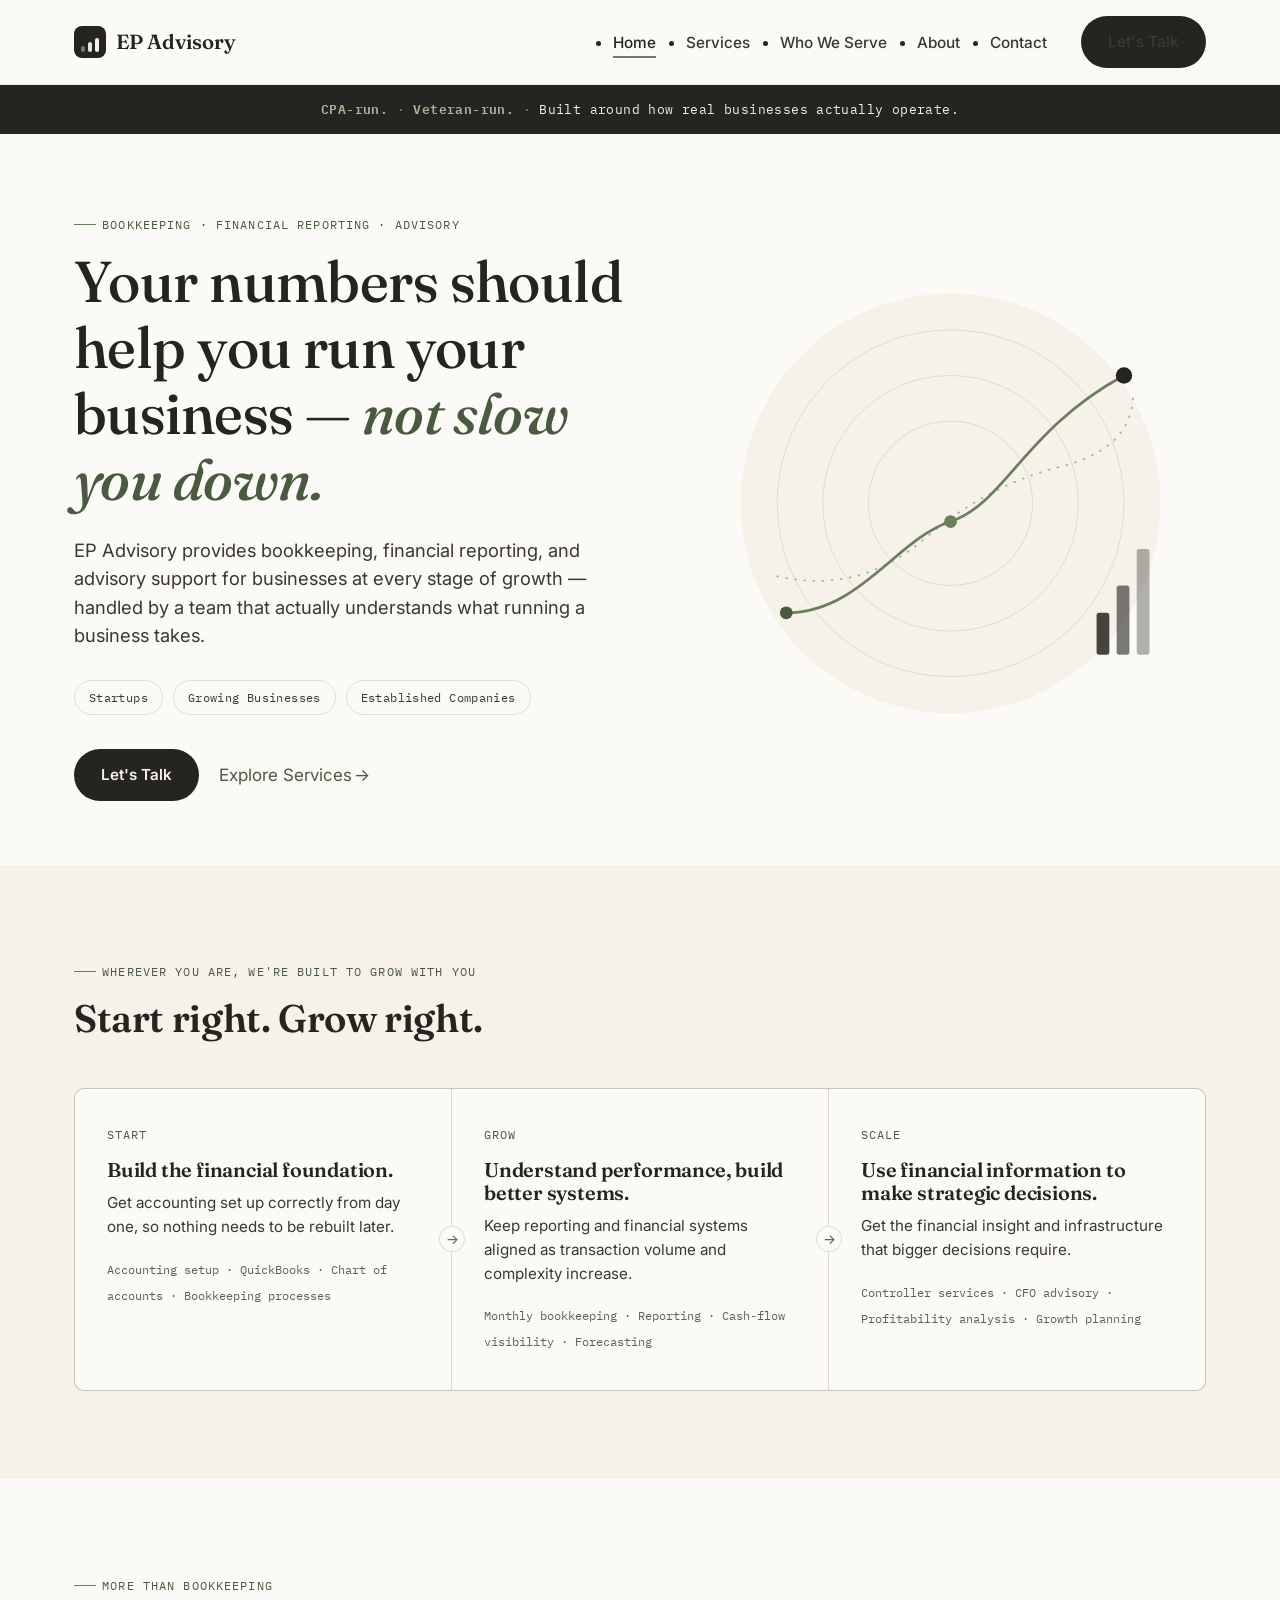
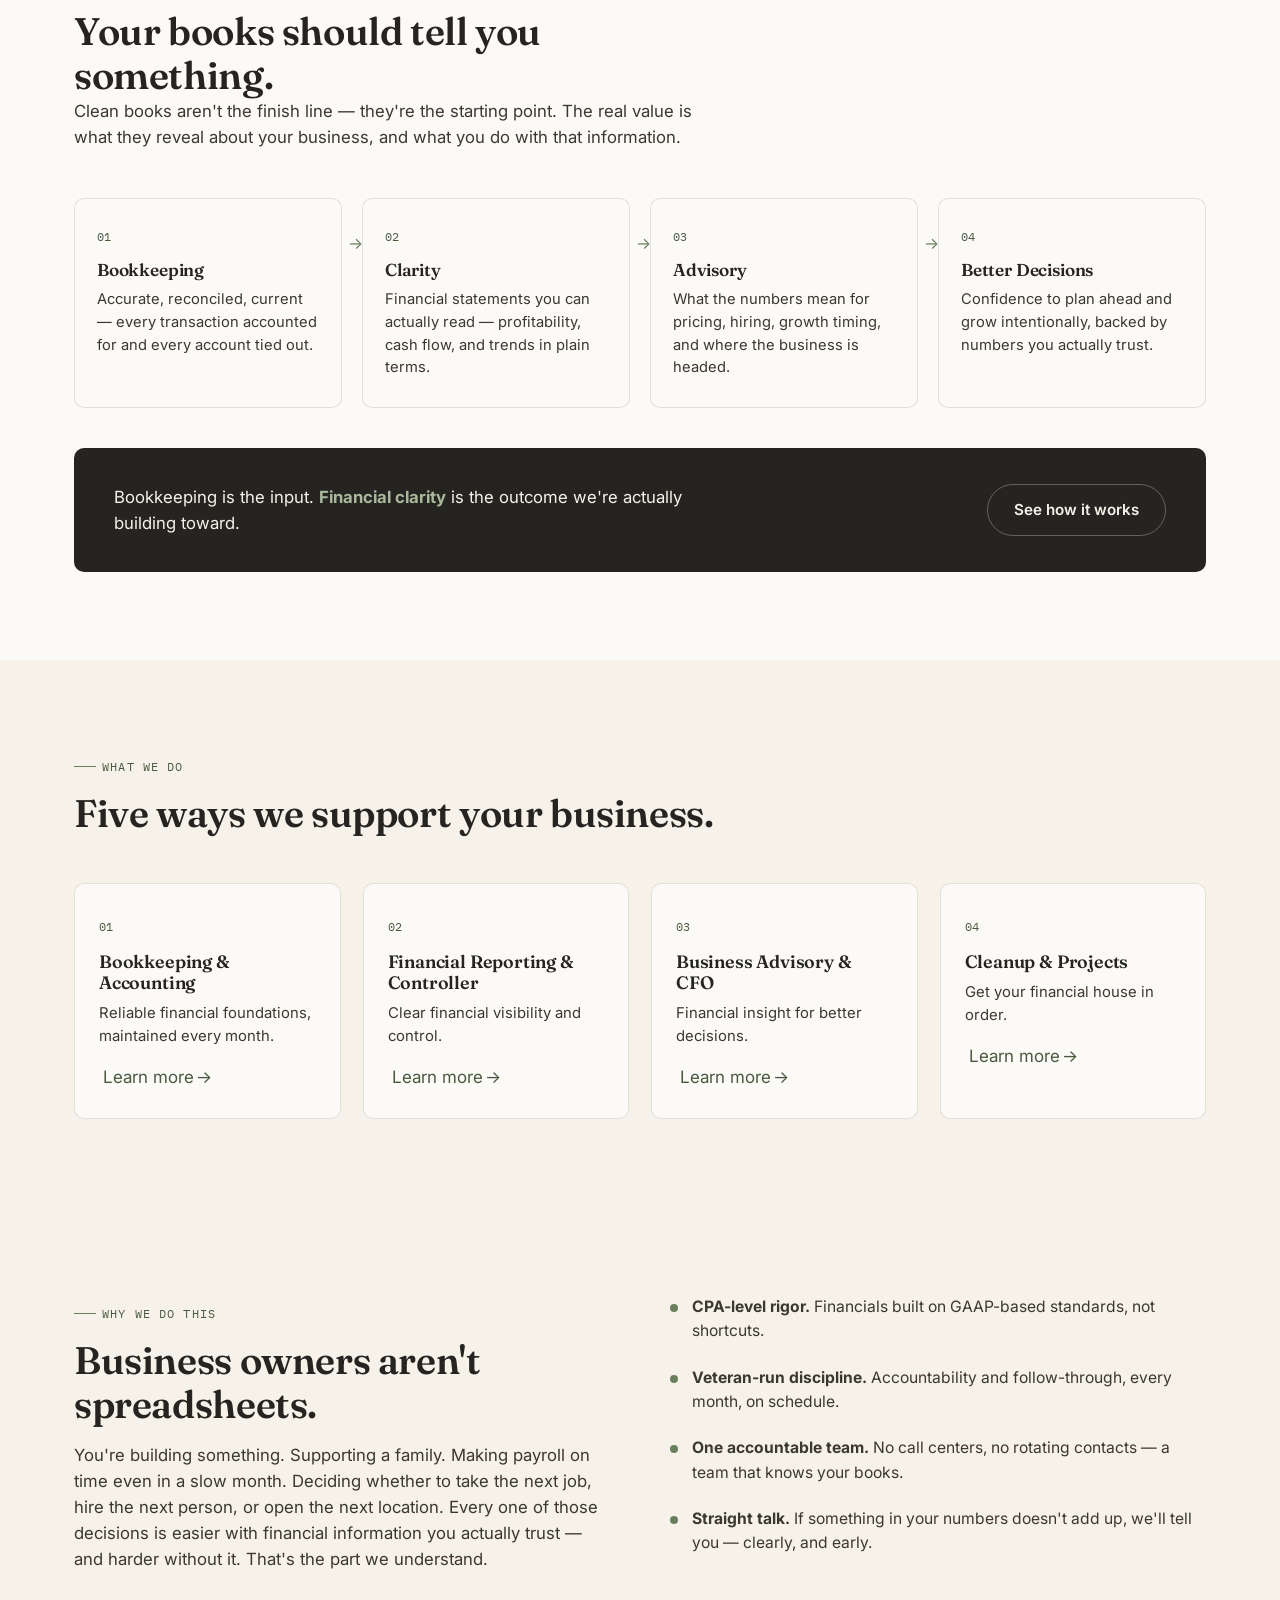
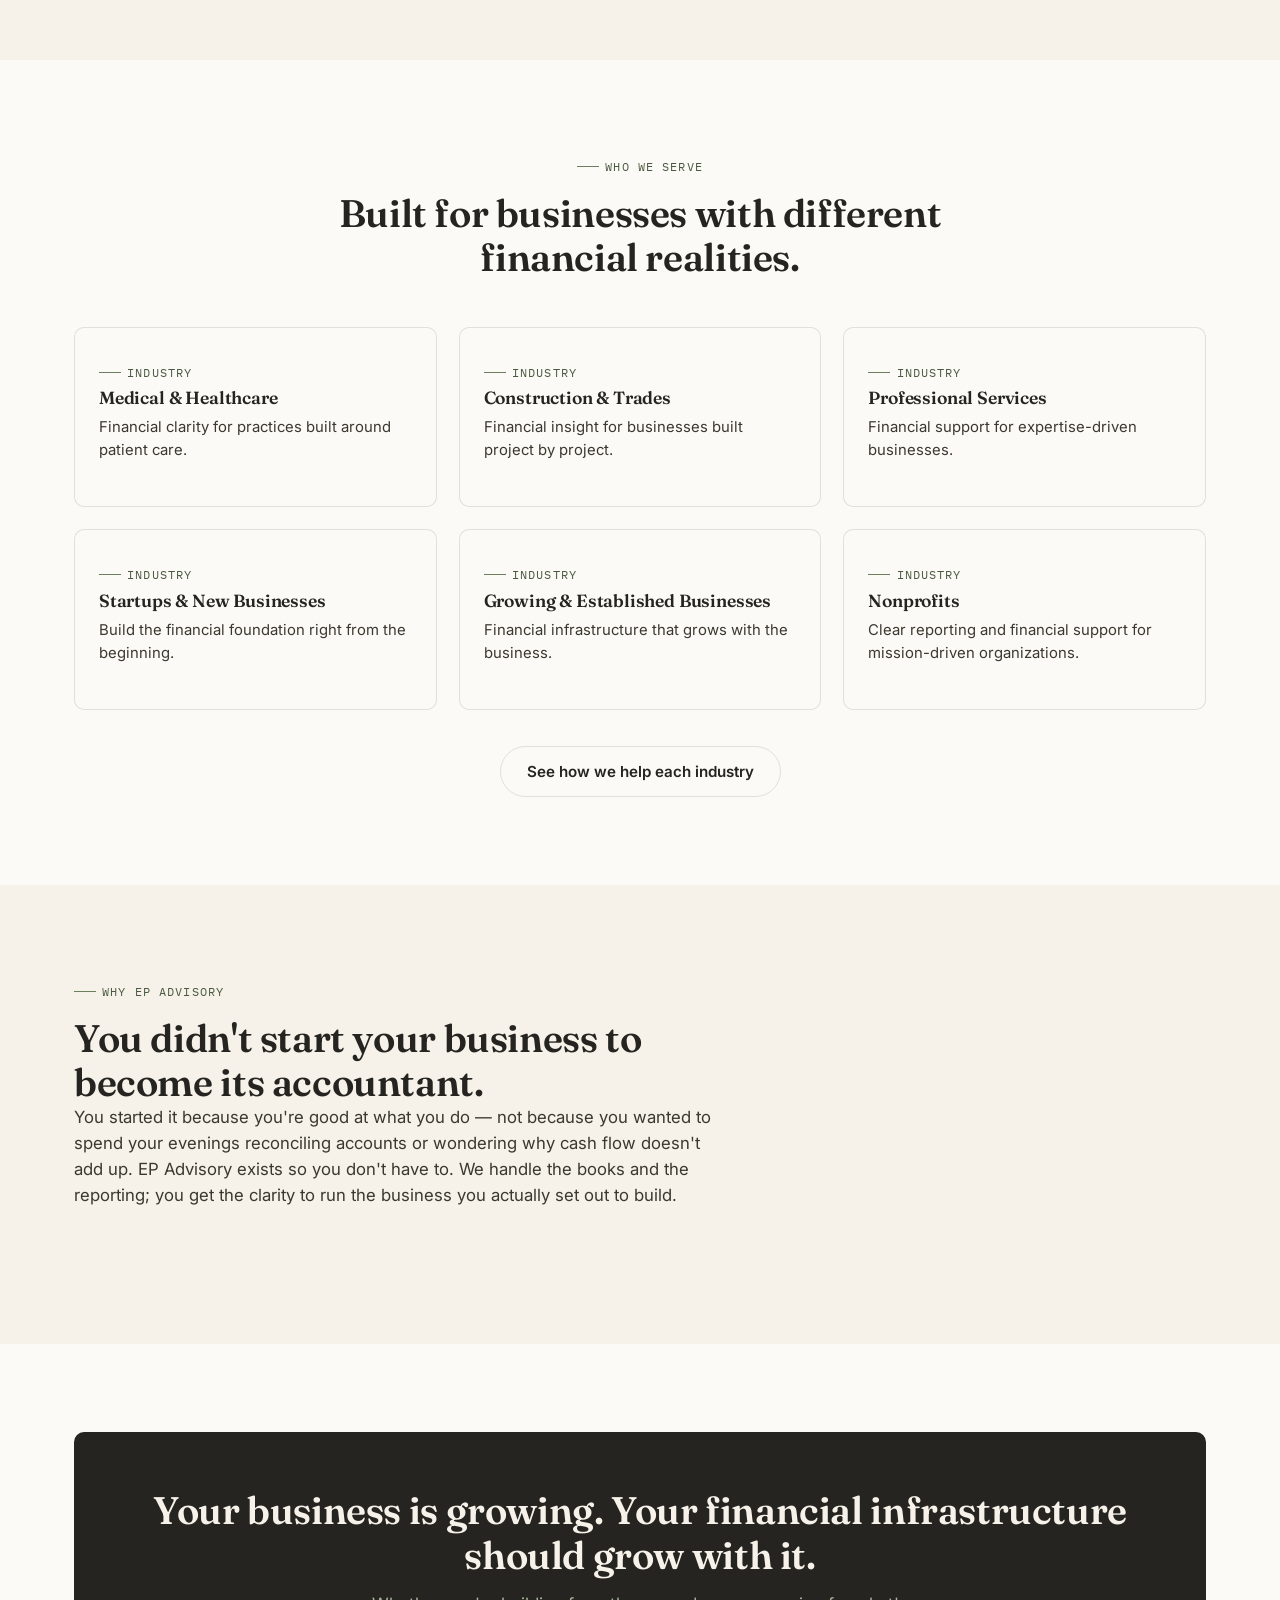
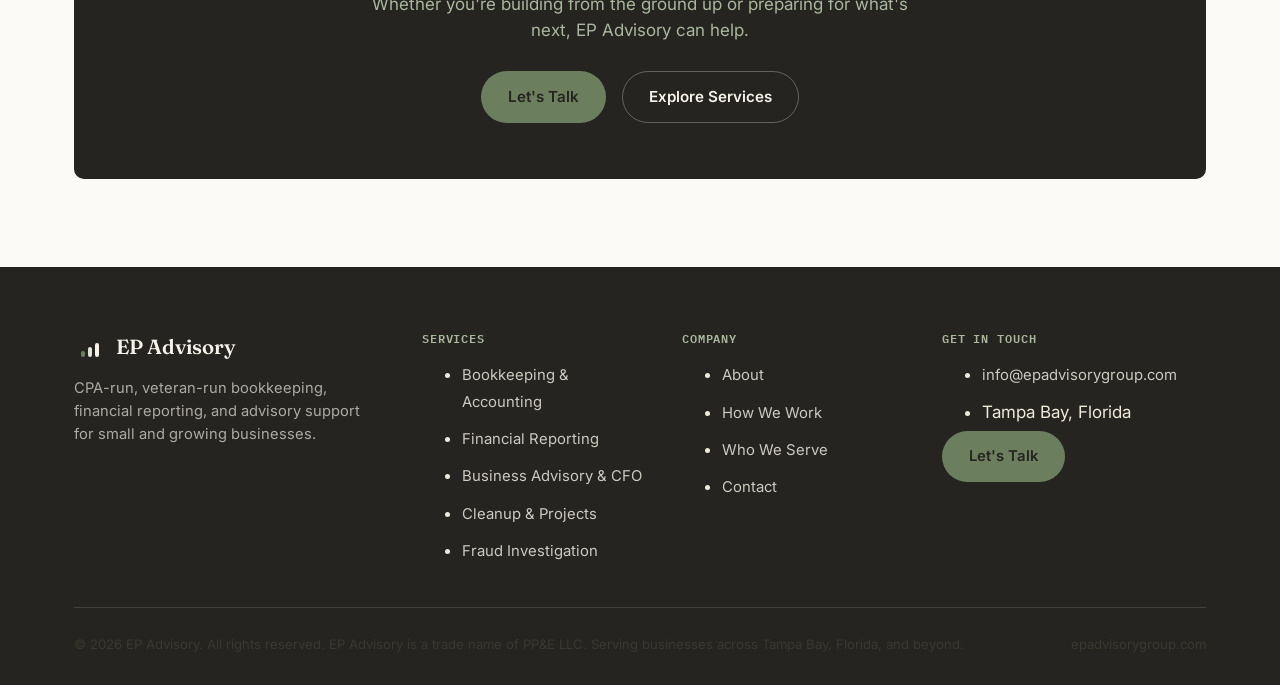
==== commit 8a7175cd: "Add files via upload" ====
--- a/index.html
+++ b/index.html
@@ -3,376 +3,362 @@
 <head>
 <meta charset="UTF-8">
 <meta name="viewport" content="width=device-width, initial-scale=1.0">
-<title>EP Advisory | Bookkeeping, Financial Reporting & CFO Advisory — Tampa Bay, FL</title>
-<meta name="description" content="EP Advisory provides bookkeeping, financial reporting, and advisory support for businesses at every stage of growth — from startups to established companies. Tampa Bay, FL.">
-<link rel="icon" href="[data-uri]">
-<meta property="og:title" content="EP Advisory | The financial team behind your business">
-<meta property="og:description" content="Bookkeeping, financial reporting, and advisory support for businesses at every stage — starting, growing, or scaling.">
+<title>EP Advisory | Bookkeeping, Financial Reporting &amp; CFO Advisory — Tampa Bay, FL</title>
+<meta name="description" content="CPA-run, veteran-run bookkeeping, financial reporting, and advisory support for small and growing businesses. Real financial clarity, from startup to scale. Tampa Bay, FL.">
+<link rel="canonical" href="https://epadvisorygroup.com/">
+
+<!-- Favicons -->
+<link rel="icon" href="/favicon.ico" sizes="any">
+<link rel="icon" href="/favicon-32.png" type="image/png" sizes="32x32">
+<link rel="icon" href="/favicon-16.png" type="image/png" sizes="16x16">
+<link rel="apple-touch-icon" href="/apple-touch-icon.png">
+<meta name="theme-color" content="#252420">
+
+<!-- Open Graph / Twitter -->
 <meta property="og:type" content="website">
+<meta property="og:title" content="EP Advisory | The Financial Team Behind Your Business">
+<meta property="og:description" content="CPA-run, veteran-run bookkeeping, financial reporting, and advisory support for small and growing businesses across Tampa Bay, FL and beyond.">
+<meta property="og:url" content="https://epadvisorygroup.com/">
+<meta property="og:image" content="https://epadvisorygroup.com/og-image.png">
+<meta property="og:image:width" content="1200">
+<meta property="og:image:height" content="630">
+<meta name="twitter:card" content="summary_large_image">
+<meta name="twitter:title" content="EP Advisory | The Financial Team Behind Your Business">
+<meta name="twitter:description" content="CPA-run, veteran-run bookkeeping, financial reporting, and advisory support for small and growing businesses.">
+<meta name="twitter:image" content="https://epadvisorygroup.com/og-image.png">
+
+<link rel="preconnect" href="https://fonts.googleapis.com">
+<link rel="preconnect" href="https://fonts.gstatic.com" crossorigin>
+<link href="https://fonts.googleapis.com/css2?family=Fraunces:opsz,wght@9..144,400;9..144,500;9..144,600&family=Inter:wght@400;500;600;700&family=IBM+Plex+Mono:wght@400;500&display=swap" rel="stylesheet">
+<link rel="stylesheet" href="styles.css">
+
 <script type="application/ld+json">
 {
   "@context": "https://schema.org",
   "@type": "ProfessionalService",
   "name": "EP Advisory",
   "legalName": "PP&E LLC",
-  "url": "https://epadvisorygroup.com",
-  "areaServed": ["Tampa Bay, FL", "Florida", "United States"],
-  "description": "Bookkeeping, financial reporting, controller-level support, and business advisory services for businesses at every stage of growth.",
-  "address": {"@type": "PostalAddress", "addressRegion": "FL", "addressCountry": "US"}
+  "url": "https://epadvisorygroup.com/",
+  "logo": "https://epadvisorygroup.com/logo-mark-512.png",
+  "image": "https://epadvisorygroup.com/og-image.png",
+  "email": "info@epadvisorygroup.com",
+  "areaServed": {
+    "@type": "Place",
+    "name": "Tampa Bay, Florida"
+  },
+  "description": "CPA-run, veteran-run bookkeeping, financial reporting, and business advisory services for small and midsize businesses.",
+  "makesOffer": [
+    { "@type": "Offer", "itemOffered": { "@type": "Service", "name": "Bookkeeping & Accounting" } },
+    { "@type": "Offer", "itemOffered": { "@type": "Service", "name": "Financial Reporting & Controller Services" } },
+    { "@type": "Offer", "itemOffered": { "@type": "Service", "name": "Business Advisory & CFO Services" } },
+    { "@type": "Offer", "itemOffered": { "@type": "Service", "name": "Cleanup & Accounting Projects" } },
+    { "@type": "Offer", "itemOffered": { "@type": "Service", "name": "Fraud Investigation Support" } }
+  ]
 }
 </script>
-<link rel="preconnect" href="https://fonts.googleapis.com">
-<link rel="preconnect" href="https://fonts.gstatic.com" crossorigin>
-<link href="https://fonts.googleapis.com/css2?family=Fraunces:opsz,wght@9..144,300;9..144,400;9..144,440;9..144,500;9..144,600&family=Inter:wght@400;500;600;700&family=IBM+Plex+Mono:wght@400;500&display=swap" rel="stylesheet">
-<link rel="stylesheet" href="styles.css">
 </head>
 <body>
-
-<header>
-  <nav>
-    <a href="index.html" class="logo-mark">
-      <span class="logo-word" role="img" aria-label="EP Advisory"></span>
+<a class="skip-link" href="#main">Skip to main content</a>
+
+<header class="site-header">
+  <div class="header-inner">
+    <a class="brand" href="index.html" aria-label="EP Advisory home">
+      <span class="brand-mark" aria-hidden="true"><span></span><span></span><span></span></span>
+      EP Advisory
     </a>
-    <div class="nav-links">
-      <a href="index.html" class="active">Home</a>
-      <a href="services.html">Services</a>
-      <a href="who-we-serve.html">Who We Serve</a>
-      <a href="about.html">About</a>
-      <a href="contact.html">Contact</a>
-    </div>
-    <div class="nav-right">
-      <a href="contact.html" class="btn btn-primary nav-cta">Schedule a Consultation</a>
-      <button class="mobile-toggle" id="mobileToggle" aria-label="Toggle menu" aria-expanded="false">
-        <span></span><span></span><span></span>
-      </button>
-    </div>
-    <div class="mobile-panel" id="mobilePanel">
-      <a href="index.html">Home</a>
-      <a href="services.html">Services</a>
-      <a href="who-we-serve.html">Who We Serve</a>
-      <a href="about.html">About</a>
-      <a href="contact.html">Contact</a>
-      <a href="contact.html" class="btn btn-primary">Schedule a Consultation</a>
-    </div>
+    <nav class="main-nav" aria-label="Primary">
+      <ul>
+        <li><a href="index.html" aria-current="page">Home</a></li>
+        <li><a href="services.html">Services</a></li>
+        <li><a href="who-we-serve.html">Who We Serve</a></li>
+        <li><a href="about.html">About</a></li>
+        <li><a href="contact.html">Contact</a></li>
+      </ul>
+      <a class="btn btn-primary header-cta desktop-only" href="contact.html">Let's Talk</a>
+    </nav>
+    <button class="nav-toggle" aria-label="Open menu" aria-expanded="false" aria-controls="mobile-drawer">
+      <svg viewBox="0 0 24 24" fill="none" stroke="currentColor" stroke-width="2" aria-hidden="true"><line x1="3" y1="6" x2="21" y2="6"/><line x1="3" y1="12" x2="21" y2="12"/><line x1="3" y1="18" x2="21" y2="18"/></svg>
+    </button>
+  </div>
+</header>
+
+<div class="mobile-drawer" id="mobile-drawer">
+  <div class="mobile-drawer-top">
+    <span class="brand"><span class="brand-mark" aria-hidden="true"><span></span><span></span><span></span></span>EP Advisory</span>
+    <button class="mobile-close" aria-label="Close menu"><svg viewBox="0 0 24 24" fill="none" stroke="currentColor" stroke-width="2" aria-hidden="true"><line x1="6" y1="6" x2="18" y2="18"/><line x1="6" y1="18" x2="18" y2="6"/></svg></button>
+  </div>
+  <nav aria-label="Mobile">
+    <ul>
+      <li><a href="index.html">Home</a></li>
+      <li><a href="services.html">Services</a></li>
+      <li><a href="who-we-serve.html">Who We Serve</a></li>
+      <li><a href="about.html">About</a></li>
+      <li><a href="contact.html">Contact</a></li>
+    </ul>
   </nav>
-</header>
-
-<main>
+  <a class="btn btn-primary" href="contact.html">Let's Talk</a>
+</div>
+
+<div class="trust-bar">
+  <div class="container">
+    <p><strong>CPA-run.</strong> <span class="trust-dot">·</span> <strong>Veteran-run.</strong> <span class="trust-dot">·</span> Built around how real businesses actually operate.</p>
+  </div>
+</div>
+
+<main id="main">
 
   <!-- HERO -->
   <section class="hero">
-    <div class="wrap hero-grid">
+    <div class="container hero-grid">
       <div>
-        <p class="eyebrow">Bookkeeping · Financial Reporting · Advisory</p>
-        <h1>Your numbers should help you run your business — <em>not slow you down</em>.</h1>
-        <p class="lede">EP Advisory provides bookkeeping, financial reporting, and advisory support for businesses at every stage of growth.</p>
-        <div class="hero-stages">
+        <span class="eyebrow">Bookkeeping · Financial Reporting · Advisory</span>
+        <h1>Your numbers should help you run your business — <em>not slow you down.</em></h1>
+        <p class="hero-lede">EP Advisory provides bookkeeping, financial reporting, and advisory support for businesses at every stage of growth — handled by a team that actually understands what running a business takes.</p>
+        <div class="hero-tags">
           <span>Startups</span>
           <span>Growing Businesses</span>
           <span>Established Companies</span>
         </div>
-        <div class="hero-ctas">
-          <a href="contact.html" class="btn btn-primary">Schedule a Consultation</a>
-          <a href="services.html" class="btn btn-outline">Explore Services</a>
-        </div>
-      </div>
-
-      <div class="hero-visual reveal">
-        <svg viewBox="0 0 640 640" xmlns="http://www.w3.org/2000/svg" aria-hidden="true">
-          <defs>
-            <linearGradient id="arcFade" x1="0" y1="0" x2="1" y2="1">
-              <stop offset="0%" stop-color="#7C9770" stop-opacity="0.16"/>
-              <stop offset="100%" stop-color="#7C9770" stop-opacity="0.02"/>
-            </linearGradient>
-          </defs>
-          <rect x="0" y="0" width="640" height="640" rx="4" fill="#FFFFFF" stroke="#21221933" stroke-width="1"/>
-          <circle cx="470" cy="180" r="220" fill="url(#arcFade)"/>
-          <circle cx="150" cy="470" r="150" fill="none" stroke="#D9CFB8" stroke-width="1"/>
-          <circle cx="470" cy="180" r="110" fill="none" stroke="#7C9770" stroke-width="1" opacity="0.5"/>
-          <rect x="60" y="60" width="180" height="180" fill="none" stroke="#21221922" stroke-width="1" transform="rotate(8 150 150)"/>
-          <path id="growthLine" d="M 70 480 C 200 460, 260 340, 340 300 C 420 260, 480 200, 560 130" fill="none" stroke="#212219" stroke-width="1.6" stroke-linecap="round" stroke-dasharray="700" stroke-dashoffset="700"/>
-          <circle class="gnode" cx="70" cy="480" r="5" fill="#7C9770"/>
-          <circle class="gnode" cx="340" cy="300" r="5" fill="#7C9770"/>
-          <circle class="gnode" cx="560" cy="130" r="6" fill="#212219"/>
+        <div class="hero-actions">
+          <a class="btn btn-primary" href="contact.html">Let's Talk</a>
+          <a class="btn-ghost" href="services.html">Explore Services</a>
+        </div>
+      </div>
+      <div class="hero-visual" aria-hidden="true">
+        <svg viewBox="0 0 560 520" xmlns="http://www.w3.org/2000/svg">
+          <circle cx="280" cy="260" r="230" fill="var(--cream)"/>
+          <g fill="none" stroke="var(--line)" stroke-width="1">
+            <circle cx="280" cy="260" r="190"/>
+            <circle cx="280" cy="260" r="140"/>
+            <circle cx="280" cy="260" r="90"/>
+          </g>
+          <path d="M 90 340 Q 180 360 250 300 T 400 220 T 480 140" fill="none" stroke="var(--sage-light)" stroke-width="2" stroke-dasharray="1 9" stroke-linecap="round"/>
+          <path d="M 100 380 C 180 380 220 300 280 280 C 340 260 360 180 470 120" fill="none" stroke="var(--sage)" stroke-width="3" stroke-linecap="round"/>
+          <circle cx="100" cy="380" r="7" fill="var(--sage-dark)"/>
+          <circle cx="280" cy="280" r="7" fill="var(--sage)"/>
+          <circle cx="470" cy="120" r="9" fill="var(--charcoal)"/>
+          <g fill="var(--charcoal)">
+            <rect x="440" y="380" width="14" height="46" rx="3" opacity="0.85"/>
+            <rect x="462" y="350" width="14" height="76" rx="3" opacity="0.6"/>
+            <rect x="484" y="310" width="14" height="116" rx="3" opacity="0.35"/>
+          </g>
         </svg>
       </div>
     </div>
   </section>
 
-  <!-- BUSINESS JOURNEY -->
-  <section class="journey">
-    <div class="wrap">
-      <div class="section-head reveal">
-        <p class="eyebrow">Wherever you are, we're built to grow with you</p>
+  <!-- START / GROW / SCALE -->
+  <section class="journey-band">
+    <div class="container">
+      <div class="section-head">
+        <span class="eyebrow">Wherever you are, we're built to grow with you</span>
         <h2>Start right. Grow right.</h2>
       </div>
-      <div class="journey-grid reveal">
+      <div class="journey-grid">
         <div class="journey-card">
-          <span class="jtag">Start</span>
-          <h3>Starting a business</h3>
-          <p class="jsub">Build the financial foundation correctly from day one.</p>
-          <div class="jexamples">Accounting setup · QuickBooks · Chart of accounts · Bookkeeping processes</div>
-          <div class="journey-arrow">→</div>
+          <span class="stage-label">Start</span>
+          <h3>Build the financial foundation.</h3>
+          <p>Get accounting set up correctly from day one, so nothing needs to be rebuilt later.</p>
+          <span class="stage-tags">Accounting setup · QuickBooks · Chart of accounts · Bookkeeping processes</span>
+          <span class="stage-arrow" aria-hidden="true">→</span>
         </div>
         <div class="journey-card">
-          <span class="jtag">Grow</span>
-          <h3>Growing a business</h3>
-          <p class="jsub">Keep financial systems and reporting aligned with growth.</p>
-          <div class="jexamples">Monthly bookkeeping · Reporting · Cash-flow visibility · Forecasting</div>
-          <div class="journey-arrow">→</div>
+          <span class="stage-label">Grow</span>
+          <h3>Understand performance, build better systems.</h3>
+          <p>Keep reporting and financial systems aligned as transaction volume and complexity increase.</p>
+          <span class="stage-tags">Monthly bookkeeping · Reporting · Cash-flow visibility · Forecasting</span>
+          <span class="stage-arrow" aria-hidden="true">→</span>
         </div>
         <div class="journey-card">
-          <span class="jtag">Scale</span>
-          <h3>Established business</h3>
-          <p class="jsub">Get the financial insight and infrastructure for bigger decisions.</p>
-          <div class="jexamples">Controller services · CFO advisory · Profitability analysis · Growth planning</div>
-        </div>
-      </div>
-    </div>
-  </section>
-
-  <!-- MORE THAN BOOKKEEPING (value chain, visual centerpiece) -->
-  <section class="value-chain">
-    <div class="wrap">
-      <div class="section-head center reveal">
-        <p class="eyebrow">More than bookkeeping</p>
-        <h2>Your financial team.</h2>
-      </div>
-      <div class="chain-row reveal" id="chainRow">
-        <div class="chain-node active"><div class="chain-dot"></div><div class="label">Bookkeeping</div></div>
-        <div class="chain-node"><div class="chain-dot"></div><div class="label">Reporting</div></div>
-        <div class="chain-node"><div class="chain-dot"></div><div class="label">Insight</div></div>
-        <div class="chain-node"><div class="chain-dot"></div><div class="label">Advisory</div></div>
-        <div class="chain-node"><div class="chain-dot"></div><div class="label">Growth</div></div>
-      </div>
-    </div>
-  </section>
-
-  <!-- SERVICES -->
-  <section id="services">
-    <div class="wrap">
-      <div class="section-head reveal">
-        <p class="eyebrow">What we do</p>
-        <h2>Four ways we support your business.</h2>
-      </div>
-      <div class="service-cards reveal">
+          <span class="stage-label">Scale</span>
+          <h3>Use financial information to make strategic decisions.</h3>
+          <p>Get the financial insight and infrastructure that bigger decisions require.</p>
+          <span class="stage-tags">Controller services · CFO advisory · Profitability analysis · Growth planning</span>
+        </div>
+      </div>
+    </div>
+  </section>
+
+  <!-- YOUR BOOKS SHOULD TELL YOU SOMETHING -->
+  <section class="clarity-section">
+    <div class="container">
+      <div class="section-head">
+        <span class="eyebrow">More than bookkeeping</span>
+        <h2>Your books should tell you something.</h2>
+        <p>Clean books aren't the finish line — they're the starting point. The real value is what they reveal about your business, and what you do with that information.</p>
+      </div>
+      <div class="clarity-flow">
+        <div class="clarity-step">
+          <span class="step-index">01</span>
+          <h3>Bookkeeping</h3>
+          <p>Accurate, reconciled, current — every transaction accounted for and every account tied out.</p>
+        </div>
+        <div class="clarity-step">
+          <span class="step-index">02</span>
+          <h3>Clarity</h3>
+          <p>Financial statements you can actually read — profitability, cash flow, and trends in plain terms.</p>
+        </div>
+        <div class="clarity-step">
+          <span class="step-index">03</span>
+          <h3>Advisory</h3>
+          <p>What the numbers mean for pricing, hiring, growth timing, and where the business is headed.</p>
+        </div>
+        <div class="clarity-step">
+          <span class="step-index">04</span>
+          <h3>Better Decisions</h3>
+          <p>Confidence to plan ahead and grow intentionally, backed by numbers you actually trust.</p>
+        </div>
+      </div>
+      <div class="clarity-outcome">
+        <p>Bookkeeping is the input. <strong>Financial clarity</strong> is the outcome we're actually building toward.</p>
+        <a class="btn btn-secondary" href="services.html" style="border-color: rgba(246,242,233,0.3); color: var(--cream);">See how it works</a>
+      </div>
+    </div>
+  </section>
+
+  <!-- SERVICES TEASER -->
+  <section class="services-band" style="background: var(--cream);">
+    <div class="container">
+      <div class="section-head">
+        <span class="eyebrow">What we do</span>
+        <h2>Five ways we support your business.</h2>
+      </div>
+      <div class="services-grid">
         <div class="service-card">
           <span class="num">01</span>
           <h3>Bookkeeping &amp; Accounting</h3>
-          <p>Reliable financial foundations.</p>
-          <a href="services.html#bookkeeping" class="link">Learn more →</a>
+          <p>Reliable financial foundations, maintained every month.</p>
+          <a class="btn-ghost" href="services.html#bookkeeping">Learn more</a>
         </div>
         <div class="service-card">
           <span class="num">02</span>
           <h3>Financial Reporting &amp; Controller</h3>
           <p>Clear financial visibility and control.</p>
-          <a href="services.html#reporting" class="link">Learn more →</a>
+          <a class="btn-ghost" href="services.html#reporting">Learn more</a>
         </div>
         <div class="service-card">
           <span class="num">03</span>
           <h3>Business Advisory &amp; CFO</h3>
           <p>Financial insight for better decisions.</p>
-          <a href="services.html#advisory" class="link">Learn more →</a>
+          <a class="btn-ghost" href="services.html#advisory">Learn more</a>
         </div>
         <div class="service-card">
           <span class="num">04</span>
           <h3>Cleanup &amp; Projects</h3>
           <p>Get your financial house in order.</p>
-          <a href="services.html#cleanup" class="link">Learn more →</a>
-        </div>
-      </div>
+          <a class="btn-ghost" href="services.html#cleanup">Learn more</a>
+        </div>
+      </div>
+    </div>
+  </section>
+
+  <!-- HUMAN POSITIONING -->
+  <section class="human-section">
+    <div class="container human-grid">
+      <div>
+        <span class="eyebrow">Why we do this</span>
+        <h2>Business owners aren't spreadsheets.</h2>
+        <p style="margin-top: 16px; font-size: 1.05rem;">You're building something. Supporting a family. Making payroll on time even in a slow month. Deciding whether to take the next job, hire the next person, or open the next location. Every one of those decisions is easier with financial information you actually trust — and harder without it. That's the part we understand.</p>
+      </div>
+      <ul class="human-list">
+        <li><span class="dot" aria-hidden="true"></span><p><strong>CPA-level rigor.</strong> Financials built on GAAP-based standards, not shortcuts.</p></li>
+        <li><span class="dot" aria-hidden="true"></span><p><strong>Veteran-run discipline.</strong> Accountability and follow-through, every month, on schedule.</p></li>
+        <li><span class="dot" aria-hidden="true"></span><p><strong>One accountable team.</strong> No call centers, no rotating contacts — a team that knows your books.</p></li>
+        <li><span class="dot" aria-hidden="true"></span><p><strong>Straight talk.</strong> If something in your numbers doesn't add up, we'll tell you — clearly, and early.</p></li>
+      </ul>
     </div>
   </section>
 
   <!-- WHO WE SERVE -->
-  <section class="on-sage">
-    <div class="wrap">
-      <div class="section-head reveal">
-        <p class="eyebrow">Who we serve</p>
+  <section>
+    <div class="container">
+      <div class="section-head center">
+        <span class="eyebrow">Who we serve</span>
         <h2>Built for businesses with different financial realities.</h2>
       </div>
-      <div class="industry-grid-6 reveal">
-        <a href="who-we-serve.html#medical" class="industry-card">
-          <h3>Medical &amp; Healthcare</h3>
-          <p>Financial clarity for practices built around patient care.</p>
-        </a>
-        <a href="who-we-serve.html#construction" class="industry-card">
-          <h3>Construction &amp; Trades</h3>
-          <p>Financial insight for businesses built project by project.</p>
-        </a>
-        <a href="who-we-serve.html#professional-services" class="industry-card">
-          <h3>Professional Services</h3>
-          <p>Financial support for expertise-driven businesses.</p>
-        </a>
-        <a href="who-we-serve.html#startups" class="industry-card">
-          <h3>Startups &amp; New Businesses</h3>
-          <p>Build the financial foundation right from the beginning.</p>
-        </a>
-        <a href="who-we-serve.html#growing-established" class="industry-card">
-          <h3>Growing &amp; Established Businesses</h3>
-          <p>Financial infrastructure that grows with the business.</p>
-        </a>
-        <a href="who-we-serve.html#nonprofits" class="industry-card">
-          <h3>Nonprofits</h3>
-          <p>Clear reporting and financial support for mission-driven organizations.</p>
-        </a>
-      </div>
-    </div>
-  </section>
-
-  <!-- WHY EP ADVISORY (short story + compact difference strip) -->
+      <div class="industry-grid">
+        <div class="industry-card"><span class="eyebrow" style="margin-bottom:6px;">Industry</span><h3>Medical &amp; Healthcare</h3><p>Financial clarity for practices built around patient care.</p></div>
+        <div class="industry-card"><span class="eyebrow" style="margin-bottom:6px;">Industry</span><h3>Construction &amp; Trades</h3><p>Financial insight for businesses built project by project.</p></div>
+        <div class="industry-card"><span class="eyebrow" style="margin-bottom:6px;">Industry</span><h3>Professional Services</h3><p>Financial support for expertise-driven businesses.</p></div>
+        <div class="industry-card"><span class="eyebrow" style="margin-bottom:6px;">Industry</span><h3>Startups &amp; New Businesses</h3><p>Build the financial foundation right from the beginning.</p></div>
+        <div class="industry-card"><span class="eyebrow" style="margin-bottom:6px;">Industry</span><h3>Growing &amp; Established Businesses</h3><p>Financial infrastructure that grows with the business.</p></div>
+        <div class="industry-card"><span class="eyebrow" style="margin-bottom:6px;">Industry</span><h3>Nonprofits</h3><p>Clear reporting and financial support for mission-driven organizations.</p></div>
+      </div>
+      <div class="text-center" style="margin-top: 36px;">
+        <a class="btn btn-secondary" href="who-we-serve.html">See how we help each industry</a>
+      </div>
+    </div>
+  </section>
+
+  <!-- WHY EP -->
+  <section style="background: var(--cream);">
+    <div class="container">
+      <div class="section-head">
+        <span class="eyebrow">Why EP Advisory</span>
+        <h2>You didn't start your business to become its accountant.</h2>
+        <p>You started it because you're good at what you do — not because you wanted to spend your evenings reconciling accounts or wondering why cash flow doesn't add up. EP Advisory exists so you don't have to. We handle the books and the reporting; you get the clarity to run the business you actually set out to build.</p>
+      </div>
+    </div>
+  </section>
+
+  <!-- FINAL CTA -->
   <section>
-    <div class="wrap">
-      <div class="why-short reveal">
-        <p class="eyebrow">Why EP Advisory</p>
-        <h2 style="margin:16px 0 24px;">You didn't start your business to become its accountant.</h2>
-        <p>You started your business because you're good at what you do. As it grows, so does the financial complexity.</p>
-        <p>EP Advisory was built around a simple idea: business owners shouldn't need to build an entire internal finance department to have access to good financial leadership.</p>
-        <div class="experience-tags">
-          <span class="credential-pill">Outsourced Accounting</span>
-          <span class="credential-pill">Financial Reporting</span>
-          <span class="credential-pill">Business Advisory</span>
-          <span class="credential-pill">Medical Financial Operations</span>
-          <span class="credential-pill">Construction &amp; Trade Businesses</span>
-        </div>
-      </div>
-      <div class="difference-strip reveal">
-        <div class="dstrip-item">
-          <div class="word">Clarity</div>
-          <p>Know what your numbers are telling you.</p>
-        </div>
-        <div class="dstrip-item">
-          <div class="word">Control</div>
-          <p>Build reliable financial systems.</p>
-        </div>
-        <div class="dstrip-item">
-          <div class="word">Confidence</div>
-          <p>Make better decisions with better information.</p>
-        </div>
-      </div>
-    </div>
-  </section>
-
-  <!-- HOW WE WORK -->
-  <section class="on-dark">
-    <div class="wrap">
-      <div class="section-head center reveal">
-        <p class="eyebrow on-dark">How we work</p>
-        <h2>A clear path, start to finish.</h2>
-      </div>
-      <div class="timeline-row reveal">
-        <div class="timeline-step"><div class="timeline-dot"></div><h3>Understand</h3><p>The business &amp; goals</p></div>
-        <div class="timeline-step"><div class="timeline-dot"></div><h3>Organize</h3><p>Clean, reliable books</p></div>
-        <div class="timeline-step"><div class="timeline-dot"></div><h3>Report</h3><p>Clear, timely numbers</p></div>
-        <div class="timeline-step"><div class="timeline-dot"></div><h3>Advise</h3><p>Numbers into decisions</p></div>
-        <div class="timeline-step"><div class="timeline-dot"></div><h3>Grow</h3><p>Support that scales</p></div>
-      </div>
-    </div>
-  </section>
-
-  <!-- FINAL CTA -->
-  <div class="cta-banner">
-    <div class="wrap">
-      <h2>Your business is growing. Your financial infrastructure should grow with it.</h2>
-      <p>Whether you're building your business from the ground up or preparing for what's next, EP Advisory can help.</p>
-      <a href="contact.html" class="btn btn-sage">Schedule a Consultation</a>
-      <div><a href="services.html" class="cta-alt-link">Explore Services →</a></div>
-    </div>
-  </div>
+    <div class="container">
+      <div class="cta-band">
+        <h2>Your business is growing. Your financial infrastructure should grow with it.</h2>
+        <p>Whether you're building from the ground up or preparing for what's next, EP Advisory can help.</p>
+        <div class="cta-actions">
+          <a class="btn btn-primary" href="contact.html">Let's Talk</a>
+          <a class="btn btn-secondary" href="services.html">Explore Services</a>
+        </div>
+      </div>
+    </div>
+  </section>
 
 </main>
 
-<footer>
-  <div class="wrap">
+<footer class="site-footer">
+  <div class="container">
     <div class="footer-top">
-      <a href="index.html" class="footer-logo">
-        <span class="logo-word invert" role="img" aria-label="EP Advisory"></span>
-      </a>
-      <div class="footer-cols">
-        <div class="footer-col">
-          <h4>Services</h4>
-          <a href="services.html#bookkeeping">Bookkeeping &amp; Accounting</a>
-          <a href="services.html#reporting">Financial Reporting</a>
-          <a href="services.html#advisory">Business Advisory &amp; CFO</a>
-          <a href="services.html#cleanup">Cleanup &amp; Projects</a>
-        </div>
-        <div class="footer-col">
-          <h4>Company</h4>
-          <a href="about.html">About</a>
-          <a href="how-we-work.html">How We Work</a>
-          <a href="who-we-serve.html">Who We Serve</a>
-          <a href="contact.html">Contact</a>
-        </div>
-        <div class="footer-col">
-          <h4>Get in touch</h4>
-          <a href="mailto:hello@epadvisorygroup.com">hello@epadvisorygroup.com</a>
-          <a href="contact.html">Let's Talk About Your Numbers</a>
-        </div>
+      <div class="footer-brand">
+        <span class="brand"><span class="brand-mark" aria-hidden="true"><span></span><span></span><span></span></span>EP Advisory</span>
+        <p>CPA-run, veteran-run bookkeeping, financial reporting, and advisory support for small and growing businesses.</p>
+      </div>
+      <div class="footer-col">
+        <h4>Services</h4>
+        <ul>
+          <li><a href="services.html#bookkeeping">Bookkeeping &amp; Accounting</a></li>
+          <li><a href="services.html#reporting">Financial Reporting</a></li>
+          <li><a href="services.html#advisory">Business Advisory &amp; CFO</a></li>
+          <li><a href="services.html#cleanup">Cleanup &amp; Projects</a></li>
+          <li><a href="services.html#fraud">Fraud Investigation</a></li>
+        </ul>
+      </div>
+      <div class="footer-col">
+        <h4>Company</h4>
+        <ul>
+          <li><a href="about.html">About</a></li>
+          <li><a href="how-we-work.html">How We Work</a></li>
+          <li><a href="who-we-serve.html">Who We Serve</a></li>
+          <li><a href="contact.html">Contact</a></li>
+        </ul>
+      </div>
+      <div class="footer-col">
+        <h4>Get in Touch</h4>
+        <ul>
+          <li><a href="mailto:info@epadvisorygroup.com">info@epadvisorygroup.com</a></li>
+          <li>Tampa Bay, Florida</li>
+        </ul>
+        <a class="btn btn-primary" href="contact.html">Let's Talk</a>
       </div>
     </div>
     <div class="footer-bottom">
-      <span>© 2026 EP Advisory. All rights reserved.</span>
-      <span>epadvisorygroup.com</span>
-    </div>
-    <p class="footer-legal">EP Advisory is a trade name of PP&amp;E LLC. Serving businesses across Tampa Bay, Florida, and beyond.</p>
+      <p>&copy; 2026 EP Advisory. All rights reserved. EP Advisory is a trade name of PP&amp;E LLC. Serving businesses across Tampa Bay, Florida, and beyond.</p>
+      <p>epadvisorygroup.com</p>
+    </div>
   </div>
 </footer>
 
-<div class="sticky-cta">
-  <a href="contact.html" class="btn btn-primary">Schedule a Consultation</a>
-</div>
-
-<script>
-  const toggle = document.getElementById('mobileToggle');
-  const panel = document.getElementById('mobilePanel');
-  toggle.addEventListener('click', () => {
-    const isOpen = panel.classList.toggle('open');
-    toggle.classList.toggle('open', isOpen);
-    toggle.setAttribute('aria-expanded', isOpen);
-  });
-  panel.querySelectorAll('a').forEach(a => a.addEventListener('click', () => {
-    panel.classList.remove('open');
-    toggle.classList.remove('open');
-    toggle.setAttribute('aria-expanded', 'false');
-  }));
-
-  const revealEls = document.querySelectorAll('.reveal');
-  const io = new IntersectionObserver((entries) => {
-    entries.forEach(entry => {
-      if(entry.isIntersecting){
-        entry.target.classList.add('in');
-        io.unobserve(entry.target);
-      }
-    });
-  }, {threshold:0.15});
-  revealEls.forEach(el => io.observe(el));
-
-  // Abstract hero line draws in on load
-  window.addEventListener('load', () => {
-    setTimeout(() => {
-      const line = document.getElementById('growthLine');
-      if(line){
-        line.style.transition = 'stroke-dashoffset 1.8s cubic-bezier(.22,.9,.35,1)';
-        line.style.strokeDashoffset = '0';
-      }
-    }, 300);
-  });
-
-  // Value chain nodes light up sequentially on scroll into view
-  const chainObserver = new IntersectionObserver((entries) => {
-    entries.forEach(entry => {
-      if(entry.isIntersecting){
-        const nodes = entry.target.querySelectorAll('.chain-node');
-        nodes.forEach((node, i) => {
-          setTimeout(() => node.classList.add('active'), i * 200);
-        });
-        chainObserver.unobserve(entry.target);
-      }
-    });
-  }, {threshold:0.4});
-  const chainRow = document.getElementById('chainRow');
-  if(chainRow) chainObserver.observe(chainRow);
-</script>
-
+<script src="script.js"></script>
 </body>
 </html>
--- a/styles.css
+++ b/styles.css
@@ -0,0 +1,474 @@
+/* ============================================================
+   EP ADVISORY — SHARED STYLESHEET
+   Palette: sage green / cream / charcoal
+   Type: Fraunces (display), Inter (body), IBM Plex Mono (data/labels)
+   ============================================================ */
+
+:root {
+  /* Color tokens */
+  --charcoal: #252420;
+  --charcoal-soft: #3a382f;
+  --sage: #6b7f5e;
+  --sage-dark: #4a5a40;
+  --sage-light: #a9b89c;
+  --cream: #f6f2e9;
+  --cream-warm: #efe9da;
+  --white: #fbfaf6;
+  --line: rgba(37, 36, 32, 0.12);
+  --line-soft: rgba(37, 36, 32, 0.08);
+
+  /* Type */
+  --font-display: "Fraunces", Georgia, "Times New Roman", serif;
+  --font-body: "Inter", -apple-system, BlinkMacSystemFont, "Segoe UI", sans-serif;
+  --font-mono: "IBM Plex Mono", ui-monospace, "SFMono-Regular", Menlo, monospace;
+
+  /* Scale */
+  --radius: 10px;
+  --radius-sm: 6px;
+  --max-width: 1180px;
+  --shadow-sm: 0 1px 2px rgba(37, 36, 32, 0.06);
+  --shadow-md: 0 8px 24px rgba(37, 36, 32, 0.08);
+  --ease: cubic-bezier(0.4, 0, 0.2, 1);
+}
+
+/* ---------- Reset ---------- */
+*, *::before, *::after { box-sizing: border-box; }
+html { scroll-behavior: smooth; }
+@media (prefers-reduced-motion: reduce) {
+  html { scroll-behavior: auto; }
+  *, *::before, *::after { animation-duration: 0.01ms !important; animation-iteration-count: 1 !important; transition-duration: 0.01ms !important; scroll-behavior: auto !important; }
+}
+body, h1, h2, h3, h4, p, figure, blockquote, dl, dd, ul, ol { margin: 0; }
+ul[class], ol[class] { padding: 0; list-style: none; }
+img, picture, svg { display: block; max-width: 100%; }
+input, button, textarea, select { font: inherit; color: inherit; }
+button { cursor: pointer; }
+a { color: inherit; text-decoration: none; }
+
+body {
+  font-family: var(--font-body);
+  background: var(--white);
+  color: var(--charcoal);
+  line-height: 1.55;
+  -webkit-font-smoothing: antialiased;
+  font-size: 17px;
+}
+
+h1, h2, h3, h4 {
+  font-family: var(--font-display);
+  font-weight: 600;
+  color: var(--charcoal);
+  line-height: 1.15;
+  letter-spacing: -0.01em;
+}
+
+h1 { font-size: clamp(2.4rem, 5vw, 3.6rem); font-weight: 500; }
+h2 { font-size: clamp(1.7rem, 3.2vw, 2.4rem); }
+h3 { font-size: 1.25rem; }
+
+p { color: var(--charcoal-soft); }
+
+.eyebrow {
+  font-family: var(--font-mono);
+  font-size: 0.78rem;
+  letter-spacing: 0.09em;
+  text-transform: uppercase;
+  color: var(--sage-dark);
+  display: inline-flex;
+  align-items: center;
+  gap: 0.5em;
+  margin-bottom: 0.9rem;
+}
+.eyebrow::before {
+  content: "";
+  width: 22px;
+  height: 1px;
+  background: var(--sage);
+  display: inline-block;
+}
+
+.container {
+  max-width: var(--max-width);
+  margin: 0 auto;
+  padding: 0 24px;
+}
+
+section { padding: 88px 0; }
+@media (max-width: 720px) { section { padding: 56px 0; } }
+
+/* Visually-hidden but accessible */
+.sr-only {
+  position: absolute; width: 1px; height: 1px; padding: 0; margin: -1px;
+  overflow: hidden; clip: rect(0,0,0,0); white-space: nowrap; border: 0;
+}
+
+/* Skip link */
+.skip-link {
+  position: absolute; left: -999px; top: 0; background: var(--charcoal); color: var(--cream);
+  padding: 12px 20px; z-index: 1000; border-radius: 0 0 8px 0;
+}
+.skip-link:focus { left: 0; }
+
+/* Focus states */
+a:focus-visible, button:focus-visible, input:focus-visible, textarea:focus-visible, select:focus-visible {
+  outline: 2px solid var(--sage-dark);
+  outline-offset: 3px;
+  border-radius: 4px;
+}
+
+/* ---------- Buttons ---------- */
+.btn {
+  display: inline-flex;
+  align-items: center;
+  gap: 8px;
+  font-family: var(--font-body);
+  font-weight: 600;
+  font-size: 0.95rem;
+  padding: 13px 26px;
+  border-radius: 999px;
+  border: 1px solid transparent;
+  transition: transform 0.18s var(--ease), background 0.18s var(--ease), border-color 0.18s var(--ease), color 0.18s var(--ease);
+  white-space: nowrap;
+}
+.btn-primary { background: var(--charcoal); color: var(--cream); }
+.btn-primary:hover { background: var(--sage-dark); transform: translateY(-1px); }
+.btn-secondary { background: transparent; color: var(--charcoal); border-color: var(--line); }
+.btn-secondary:hover { border-color: var(--charcoal); transform: translateY(-1px); }
+.btn-ghost { background: transparent; color: var(--sage-dark); padding: 13px 4px; }
+.btn-ghost:hover { color: var(--charcoal); }
+.btn-ghost::after { content: "→"; margin-left: 2px; transition: transform 0.18s var(--ease); }
+.btn-ghost:hover::after { transform: translateX(3px); }
+
+/* ---------- Header ---------- */
+.site-header {
+  position: sticky;
+  top: 0;
+  z-index: 100;
+  background: rgba(251, 250, 246, 0.92);
+  backdrop-filter: saturate(140%) blur(10px);
+  border-bottom: 1px solid var(--line-soft);
+}
+.header-inner {
+  display: flex;
+  align-items: center;
+  justify-content: space-between;
+  padding: 16px 24px;
+  max-width: var(--max-width);
+  margin: 0 auto;
+}
+.brand {
+  display: flex;
+  align-items: center;
+  gap: 10px;
+  font-family: var(--font-display);
+  font-size: 1.28rem;
+  font-weight: 600;
+  color: var(--charcoal);
+}
+.brand-mark {
+  width: 32px; height: 32px; border-radius: 8px;
+  background: var(--charcoal);
+  display: flex; align-items: flex-end; justify-content: center;
+  gap: 3px; padding: 6px 5px;
+  flex-shrink: 0;
+}
+.brand-mark span { display: block; width: 4px; background: var(--sage-light); border-radius: 2px; }
+.brand-mark span:nth-child(1) { height: 6px; background: var(--sage); }
+.brand-mark span:nth-child(2) { height: 10px; background: #dfe6d6; }
+.brand-mark span:nth-child(3) { height: 14px; background: var(--cream); }
+
+.main-nav { display: flex; align-items: center; gap: 34px; }
+.main-nav ul { display: flex; gap: 30px; }
+.main-nav a {
+  font-size: 0.96rem; font-weight: 500; color: var(--charcoal-soft);
+  transition: color 0.18s var(--ease);
+  position: relative;
+}
+.main-nav a:hover, .main-nav a[aria-current="page"] { color: var(--charcoal); }
+.main-nav a[aria-current="page"]::after {
+  content: ""; position: absolute; left: 0; right: 0; bottom: -6px; height: 2px; background: var(--sage);
+}
+.nav-toggle { display: none; }
+
+@media (max-width: 880px) {
+  .main-nav ul { display: none; }
+  .nav-toggle {
+    display: inline-flex; align-items: center; justify-content: center;
+    width: 42px; height: 42px; border-radius: 8px; border: 1px solid var(--line);
+    background: transparent;
+  }
+  .nav-toggle svg { width: 20px; height: 20px; }
+  .header-cta.desktop-only { display: none; }
+  .mobile-drawer {
+    position: fixed; inset: 0; background: var(--white); z-index: 200;
+    display: flex; flex-direction: column; padding: 20px 24px 40px;
+    transform: translateX(100%); transition: transform 0.28s var(--ease);
+  }
+  .mobile-drawer.open { transform: translateX(0); }
+  .mobile-drawer-top { display: flex; justify-content: space-between; align-items: center; margin-bottom: 40px; }
+  .mobile-drawer nav ul { display: flex; flex-direction: column; gap: 4px; }
+  .mobile-drawer nav a { display: block; padding: 16px 4px; font-size: 1.25rem; font-family: var(--font-display); border-bottom: 1px solid var(--line-soft); }
+  .mobile-drawer .btn-primary { margin-top: 28px; width: 100%; justify-content: center; }
+  .mobile-close { width: 42px; height: 42px; border-radius: 8px; border: 1px solid var(--line); background: transparent; display: flex; align-items: center; justify-content: center; }
+}
+@media (min-width: 881px) { .mobile-drawer, .mobile-close { display: none; } }
+
+/* ---------- Breadcrumb ---------- */
+.breadcrumb {
+  font-family: var(--font-mono);
+  font-size: 0.8rem;
+  color: var(--sage-dark);
+  padding-top: 28px;
+}
+.breadcrumb a { color: var(--sage-dark); }
+.breadcrumb a:hover { color: var(--charcoal); }
+
+/* ---------- Trust bar ---------- */
+.trust-bar {
+  background: var(--charcoal);
+  color: var(--cream);
+}
+.trust-bar .container {
+  display: flex; flex-wrap: wrap; align-items: center; justify-content: center;
+  gap: 10px 28px;
+  padding-top: 14px; padding-bottom: 14px;
+  text-align: center;
+}
+.trust-bar p {
+  color: var(--cream);
+  font-family: var(--font-mono);
+  font-size: 0.82rem;
+  letter-spacing: 0.03em;
+  margin: 0;
+}
+.trust-bar strong { color: var(--sage-light); font-weight: 600; }
+.trust-dot { color: var(--sage-light); opacity: 0.6; }
+
+/* ---------- Hero ---------- */
+.hero { padding: 72px 0 64px; overflow: hidden; }
+.hero-grid {
+  display: grid; grid-template-columns: 1.05fr 0.95fr; gap: 56px; align-items: center;
+}
+@media (max-width: 940px) { .hero-grid { grid-template-columns: 1fr; gap: 40px; } }
+
+.hero h1 { margin-bottom: 22px; }
+.hero h1 em { font-style: italic; color: var(--sage-dark); }
+.hero-lede { font-size: 1.15rem; max-width: 46ch; margin-bottom: 30px; }
+.hero-tags { display: flex; flex-wrap: wrap; gap: 10px; margin-bottom: 34px; }
+.hero-tags span {
+  font-family: var(--font-mono); font-size: 0.78rem; letter-spacing: 0.03em;
+  border: 1px solid var(--line); border-radius: 999px; padding: 7px 14px; color: var(--charcoal-soft);
+}
+.hero-actions { display: flex; flex-wrap: wrap; gap: 16px; align-items: center; }
+
+.hero-visual { position: relative; }
+.hero-visual svg { width: 100%; height: auto; }
+
+/* ---------- Section headers ---------- */
+.section-head { max-width: 640px; margin-bottom: 48px; }
+.section-head.center { margin-left: auto; margin-right: auto; text-align: center; }
+.section-head p { font-size: 1.05rem; }
+
+/* ---------- Journey (Start / Grow / Scale) ---------- */
+.journey-band { background: var(--cream); }
+.journey-grid { display: grid; grid-template-columns: repeat(3, 1fr); gap: 1px; background: var(--line); border: 1px solid var(--line); border-radius: var(--radius); overflow: hidden; }
+@media (max-width: 780px) { .journey-grid { grid-template-columns: 1fr; } }
+.journey-card {
+  background: var(--white); padding: 36px 32px; position: relative;
+}
+.journey-card .stage-label {
+  font-family: var(--font-mono); font-size: 0.78rem; letter-spacing: 0.08em; text-transform: uppercase;
+  color: var(--sage-dark); display: block; margin-bottom: 14px;
+}
+.journey-card h3 { margin-bottom: 10px; }
+.journey-card p { font-size: 0.95rem; margin-bottom: 16px; }
+.journey-card .stage-tags { font-family: var(--font-mono); font-size: 0.78rem; color: var(--charcoal-soft); opacity: 0.8; line-height: 1.6; }
+.journey-card .stage-arrow { position: absolute; right: -1px; top: 50%; transform: translate(50%, -50%); width: 26px; height: 26px; background: var(--white); border: 1px solid var(--line); border-radius: 50%; display: flex; align-items: center; justify-content: center; font-size: 0.85rem; z-index: 2; color: var(--sage-dark); }
+@media (max-width: 780px) { .journey-card .stage-arrow { display: none; } }
+
+/* ---------- Books Should Tell You Something ---------- */
+.clarity-section { }
+.clarity-flow {
+  display: grid; grid-template-columns: repeat(4, 1fr); gap: 20px; margin-top: 8px;
+}
+@media (max-width: 900px) { .clarity-flow { grid-template-columns: 1fr 1fr; } }
+@media (max-width: 560px) { .clarity-flow { grid-template-columns: 1fr; } }
+.clarity-step {
+  background: var(--white); border: 1px solid var(--line); border-radius: var(--radius);
+  padding: 28px 22px; position: relative;
+}
+.clarity-step .step-index { font-family: var(--font-mono); font-size: 0.78rem; color: var(--sage-dark); margin-bottom: 14px; display: block; }
+.clarity-step h3 { font-size: 1.08rem; margin-bottom: 8px; }
+.clarity-step p { font-size: 0.92rem; }
+.clarity-connector {
+  display: none;
+}
+@media (min-width: 901px) {
+  .clarity-flow { position: relative; }
+  .clarity-step:not(:last-child)::after {
+    content: "→"; position: absolute; right: -22px; top: 32px; color: var(--sage); font-size: 1rem;
+  }
+}
+.clarity-outcome {
+  margin-top: 40px; background: var(--charcoal); color: var(--cream); border-radius: var(--radius);
+  padding: 36px 40px; display: flex; align-items: center; justify-content: space-between; gap: 24px; flex-wrap: wrap;
+}
+.clarity-outcome p { color: var(--cream); font-size: 1.05rem; max-width: 52ch; margin: 0; }
+.clarity-outcome strong { color: var(--sage-light); }
+
+/* ---------- Services grid (home teaser) ---------- */
+.services-grid { display: grid; grid-template-columns: repeat(4, 1fr); gap: 22px; }
+@media (max-width: 980px) { .services-grid { grid-template-columns: 1fr 1fr; } }
+@media (max-width: 560px) { .services-grid { grid-template-columns: 1fr; } }
+.service-card {
+  border: 1px solid var(--line); border-radius: var(--radius); padding: 28px 24px;
+  transition: border-color 0.2s var(--ease), transform 0.2s var(--ease), box-shadow 0.2s var(--ease);
+  background: var(--white);
+}
+.service-card:hover { border-color: var(--sage); transform: translateY(-3px); box-shadow: var(--shadow-md); }
+.service-card .num { font-family: var(--font-mono); font-size: 0.78rem; color: var(--sage-dark); }
+.service-card h3 { margin: 14px 0 8px; font-size: 1.12rem; }
+.service-card p { font-size: 0.93rem; margin-bottom: 16px; }
+
+/* ---------- Human positioning section ---------- */
+.human-section { background: var(--cream); }
+.human-grid { display: grid; grid-template-columns: 1fr 1fr; gap: 60px; align-items: start; }
+@media (max-width: 880px) { .human-grid { grid-template-columns: 1fr; gap: 32px; } }
+.human-list { display: grid; gap: 22px; }
+.human-list li { display: flex; gap: 14px; align-items: flex-start; }
+.human-list .dot { width: 8px; height: 8px; border-radius: 50%; background: var(--sage); margin-top: 9px; flex-shrink: 0; }
+.human-list p { margin: 0; font-size: 0.98rem; }
+
+/* ---------- Who we serve grid ---------- */
+.industry-grid { display: grid; grid-template-columns: repeat(3, 1fr); gap: 22px; }
+@media (max-width: 940px) { .industry-grid { grid-template-columns: 1fr 1fr; } }
+@media (max-width: 620px) { .industry-grid { grid-template-columns: 1fr; } }
+.industry-card { border: 1px solid var(--line); border-radius: var(--radius); padding: 26px 24px; background: var(--white); }
+.industry-card .eyebrow { margin-bottom: 10px; }
+.industry-card h3 { margin-bottom: 8px; font-size: 1.1rem; }
+.industry-card > p { font-size: 0.93rem; margin-bottom: 18px; }
+.industry-points { display: grid; gap: 12px; }
+.industry-points dt { font-weight: 600; font-size: 0.88rem; color: var(--charcoal); }
+.industry-points dd { font-size: 0.86rem; margin: 2px 0 0; color: var(--charcoal-soft); }
+
+/* ---------- Process (How We Work) ---------- */
+.process-list { display: grid; gap: 0; border-top: 1px solid var(--line); }
+.process-row {
+  display: grid; grid-template-columns: 90px 1fr; gap: 24px; padding: 30px 0; border-bottom: 1px solid var(--line);
+}
+.process-row .step-num { font-family: var(--font-mono); font-size: 1rem; color: var(--sage-dark); padding-top: 4px; }
+.process-row h3 { margin-bottom: 8px; }
+.process-row p { max-width: 60ch; }
+
+/* ---------- Values / pillars (Design psychology cards) ---------- */
+.pillars-grid { display: grid; grid-template-columns: repeat(3, 1fr); gap: 22px; }
+@media (max-width: 780px) { .pillars-grid { grid-template-columns: 1fr; } }
+.pillar-card { text-align: center; padding: 8px; }
+.pillar-card .pillar-icon {
+  width: 52px; height: 52px; border-radius: 50%; background: var(--cream); display: flex; align-items: center;
+  justify-content: center; margin: 0 auto 16px; color: var(--sage-dark); font-family: var(--font-mono); font-size: 1.05rem;
+}
+.pillar-card h3 { margin-bottom: 8px; font-size: 1.05rem; }
+.pillar-card p { font-size: 0.92rem; }
+
+/* ---------- Service detail page ---------- */
+.service-detail {
+  border-top: 1px solid var(--line); padding: 64px 0;
+}
+.service-detail:first-of-type { border-top: none; }
+.service-detail-head { display: grid; grid-template-columns: 120px 1fr; gap: 28px; margin-bottom: 36px; }
+@media (max-width: 700px) { .service-detail-head { grid-template-columns: 1fr; gap: 10px; } }
+.service-detail-head .label { font-family: var(--font-mono); font-size: 0.85rem; color: var(--sage-dark); }
+.service-detail-columns { display: grid; grid-template-columns: repeat(2, 1fr); gap: 40px; margin-bottom: 32px; }
+@media (max-width: 780px) { .service-detail-columns { grid-template-columns: 1fr; } }
+.service-detail-columns h4 { font-family: var(--font-mono); font-size: 0.8rem; text-transform: uppercase; letter-spacing: 0.06em; color: var(--sage-dark); margin-bottom: 10px; }
+.service-detail-columns p { font-size: 0.98rem; }
+.service-lists { display: grid; grid-template-columns: repeat(2, 1fr); gap: 40px; }
+@media (max-width: 780px) { .service-lists { grid-template-columns: 1fr; } }
+.service-lists h4 { font-family: var(--font-mono); font-size: 0.8rem; text-transform: uppercase; letter-spacing: 0.06em; color: var(--sage-dark); margin-bottom: 14px; }
+.service-lists ul { display: grid; gap: 10px; }
+.service-lists li { font-size: 0.94rem; padding-left: 20px; position: relative; color: var(--charcoal-soft); }
+.service-lists li::before { content: "—"; position: absolute; left: 0; color: var(--sage); }
+.service-fraud { background: var(--cream); border-radius: var(--radius); padding: 40px; }
+.service-note { font-size: 0.86rem; color: var(--charcoal-soft); margin-top: 14px; font-style: italic; }
+
+/* ---------- CTA band ---------- */
+.cta-band {
+  background: var(--charcoal); color: var(--cream); border-radius: var(--radius);
+  padding: 56px 48px; text-align: center; margin: 0 auto;
+}
+.cta-band h2 { color: var(--cream); margin-bottom: 14px; }
+.cta-band p { color: var(--sage-light); max-width: 52ch; margin: 0 auto 28px; }
+.cta-band .btn-primary { background: var(--sage); color: var(--charcoal); }
+.cta-band .btn-primary:hover { background: var(--sage-light); }
+.cta-band .btn-secondary { border-color: rgba(246,242,233,0.3); color: var(--cream); }
+.cta-band .btn-secondary:hover { border-color: var(--cream); }
+.cta-actions { display: flex; gap: 16px; justify-content: center; flex-wrap: wrap; }
+
+/* ---------- About page ---------- */
+.about-lede { font-size: 1.2rem; max-width: 62ch; }
+.credential-tags { display: flex; flex-wrap: wrap; gap: 10px; margin-top: 26px; }
+.credential-tags span {
+  font-family: var(--font-mono); font-size: 0.8rem; border: 1px solid var(--line); border-radius: 999px;
+  padding: 8px 16px; color: var(--charcoal-soft);
+}
+.disclosure-box { background: var(--cream); border-radius: var(--radius); padding: 32px 36px; }
+.disclosure-box p { font-size: 0.98rem; }
+
+/* ---------- Contact page ---------- */
+.contact-grid { display: grid; grid-template-columns: 0.85fr 1.15fr; gap: 56px; align-items: start; }
+@media (max-width: 920px) { .contact-grid { grid-template-columns: 1fr; } }
+.contact-info h2 { margin-bottom: 14px; }
+.contact-facts { margin-top: 30px; display: grid; gap: 20px; }
+.contact-fact dt { font-family: var(--font-mono); font-size: 0.78rem; text-transform: uppercase; letter-spacing: 0.06em; color: var(--sage-dark); margin-bottom: 4px; }
+.contact-fact dd { margin: 0; font-size: 1rem; }
+.contact-fact a { color: var(--charcoal); border-bottom: 1px solid var(--sage); }
+.contact-fact a:hover { color: var(--sage-dark); }
+
+.form-card { background: var(--cream); border-radius: var(--radius); padding: 36px; }
+.form-grid { display: grid; grid-template-columns: 1fr 1fr; gap: 18px; }
+@media (max-width: 560px) { .form-grid { grid-template-columns: 1fr; } }
+.form-field { display: flex; flex-direction: column; gap: 6px; margin-bottom: 18px; }
+.form-field.full { grid-column: 1 / -1; }
+.form-field label { font-size: 0.86rem; font-weight: 600; color: var(--charcoal); }
+.form-field .optional { font-weight: 400; color: var(--charcoal-soft); font-style: italic; }
+.form-field input, .form-field select, .form-field textarea {
+  background: var(--white); border: 1px solid var(--line); border-radius: var(--radius-sm);
+  padding: 12px 14px; font-size: 0.96rem; width: 100%;
+}
+.form-field textarea { resize: vertical; min-height: 100px; }
+.form-field input:focus, .form-field select:focus, .form-field textarea:focus { border-color: var(--sage); }
+.form-note { font-size: 0.82rem; color: var(--charcoal-soft); margin-top: 14px; }
+.form-success {
+  display: none; background: var(--white); border: 1px solid var(--sage); border-radius: var(--radius);
+  padding: 28px; text-align: center;
+}
+.form-success.show { display: block; }
+.form-success h3 { margin-bottom: 8px; }
+
+/* ---------- Footer ---------- */
+.site-footer { background: var(--charcoal); color: var(--cream-warm); padding: 64px 0 30px; }
+.footer-top {
+  display: grid; grid-template-columns: 1.4fr 1fr 1fr 1.2fr; gap: 40px; padding-bottom: 44px;
+  border-bottom: 1px solid rgba(246,242,233,0.14);
+}
+@media (max-width: 820px) { .footer-top { grid-template-columns: 1fr 1fr; row-gap: 32px; } }
+@media (max-width: 520px) { .footer-top { grid-template-columns: 1fr; } }
+.footer-brand .brand { color: var(--cream); }
+.footer-brand p { color: rgba(246,242,233,0.65); margin-top: 14px; font-size: 0.92rem; max-width: 34ch; }
+.footer-col h4 { font-family: var(--font-mono); font-size: 0.78rem; text-transform: uppercase; letter-spacing: 0.07em; color: var(--sage-light); margin-bottom: 16px; }
+.footer-col ul { display: grid; gap: 11px; }
+.footer-col a { color: rgba(246,242,233,0.8); font-size: 0.93rem; }
+.footer-col a:hover { color: var(--cream); }
+.footer-col .btn-primary { background: var(--sage); color: var(--charcoal); margin-top: 6px; }
+.footer-col .btn-primary:hover { background: var(--sage-light); }
+.footer-bottom {
+  display: flex; justify-content: space-between; align-items: center; flex-wrap: wrap; gap: 10px;
+  padding-top: 26px; font-size: 0.82rem; color: rgba(246,242,233,0.55);
+}
+.footer-bottom a { color: rgba(246,242,233,0.55); }
+.footer-bottom a:hover { color: var(--cream); }
+
+/* ---------- Utility ---------- */
+.mt-0 { margin-top: 0; }
+.text-center { text-align: center; }
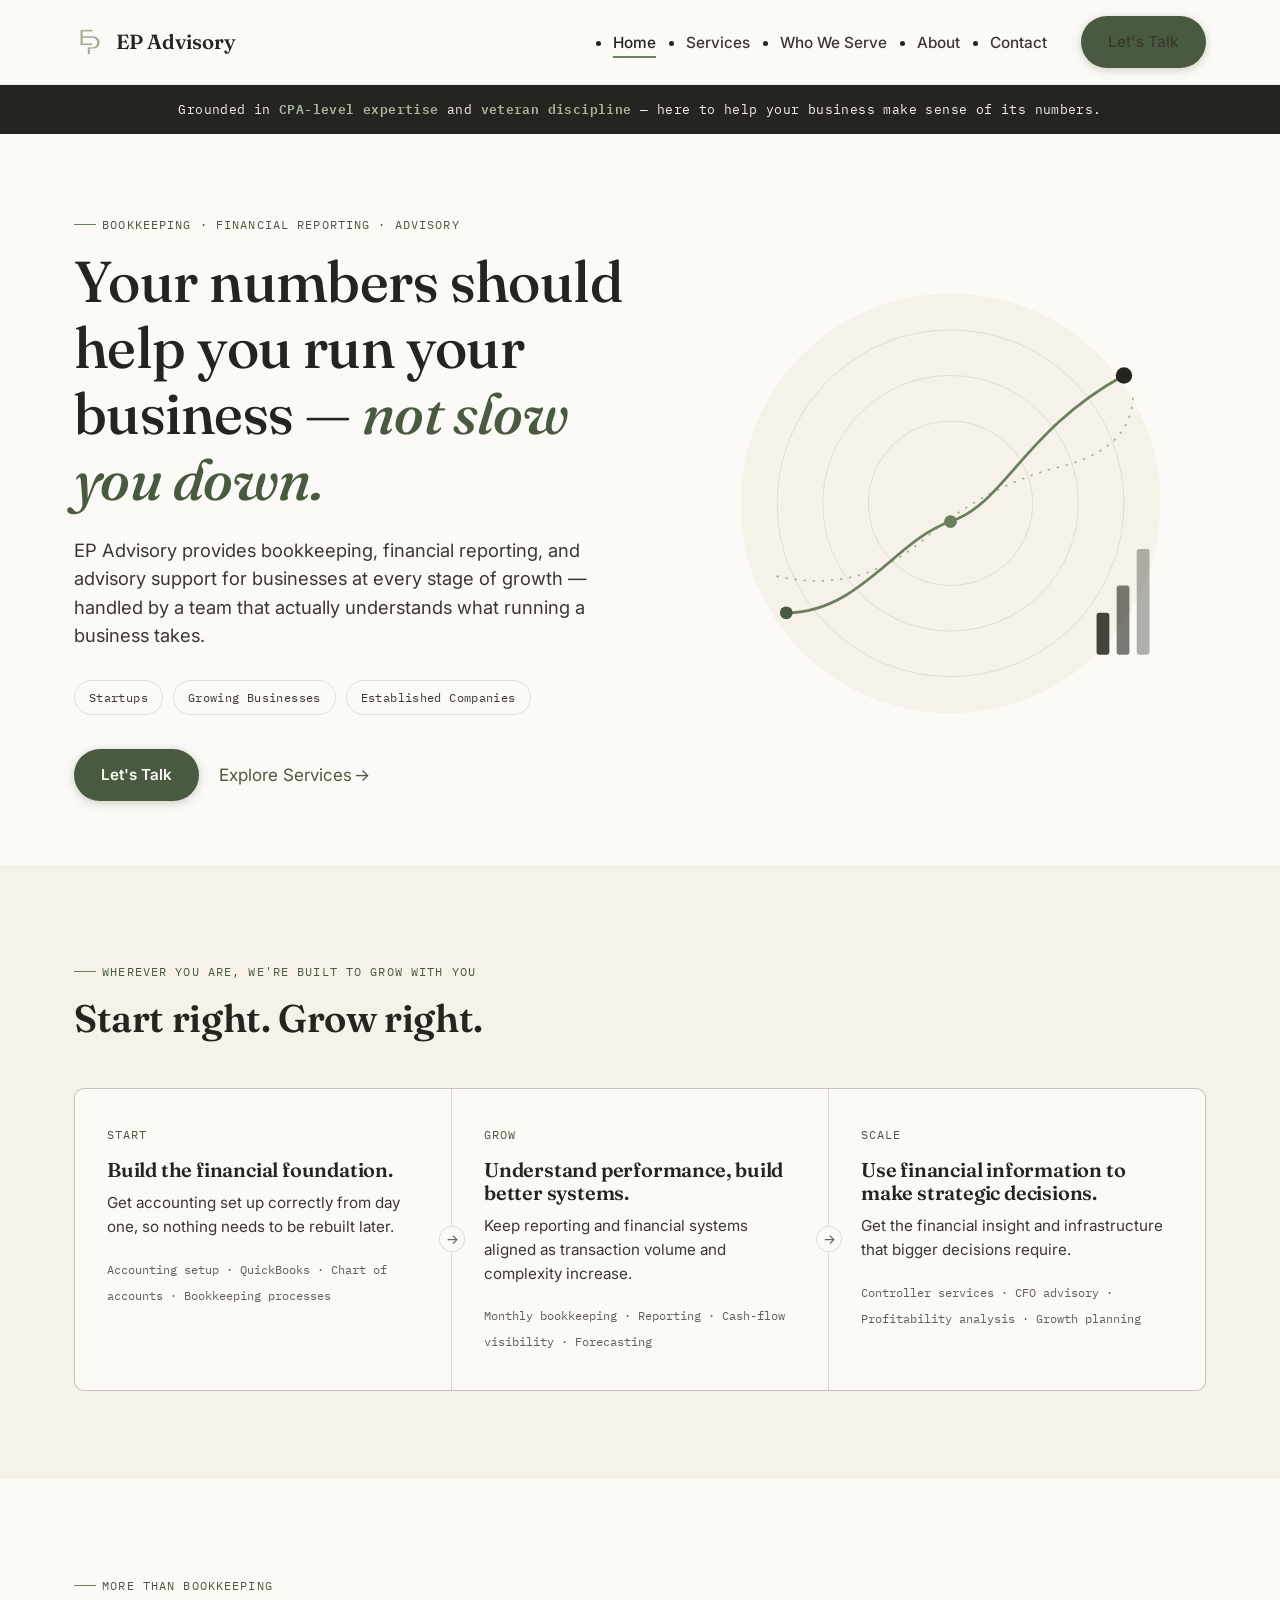
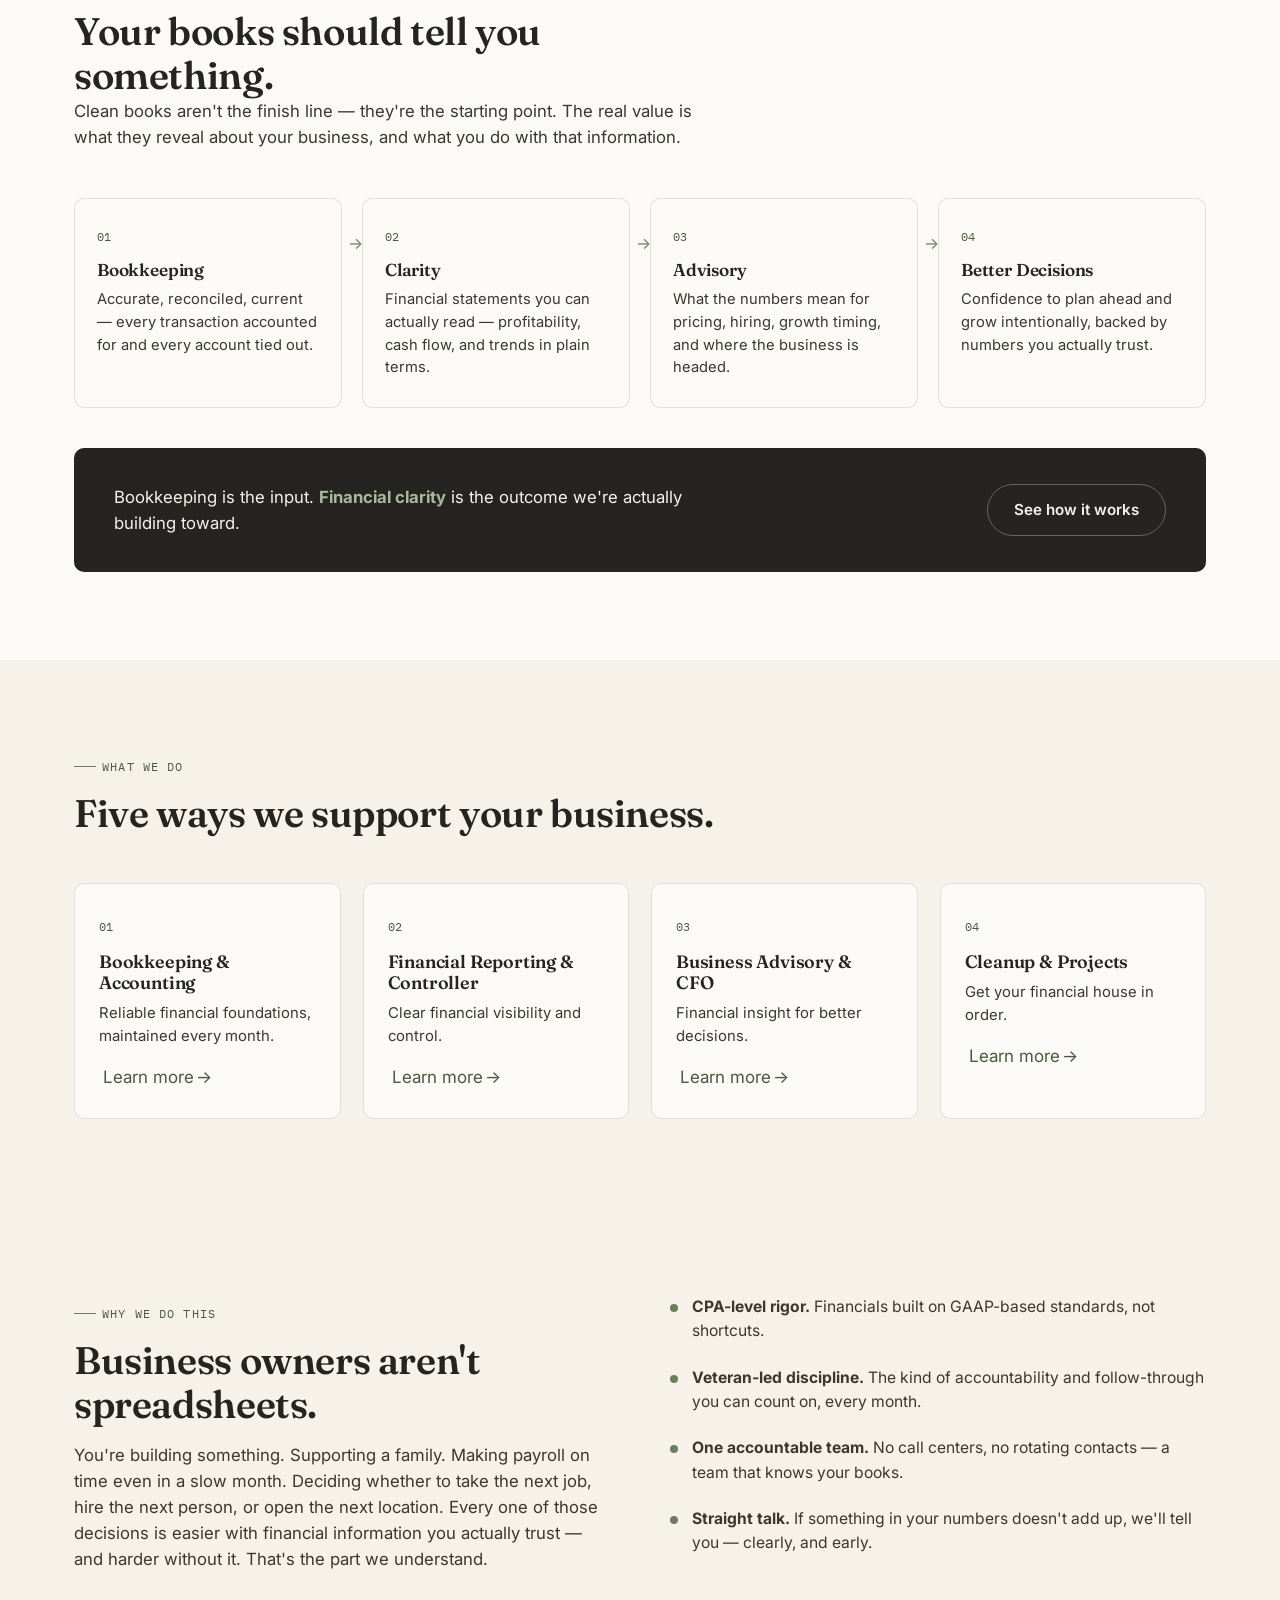
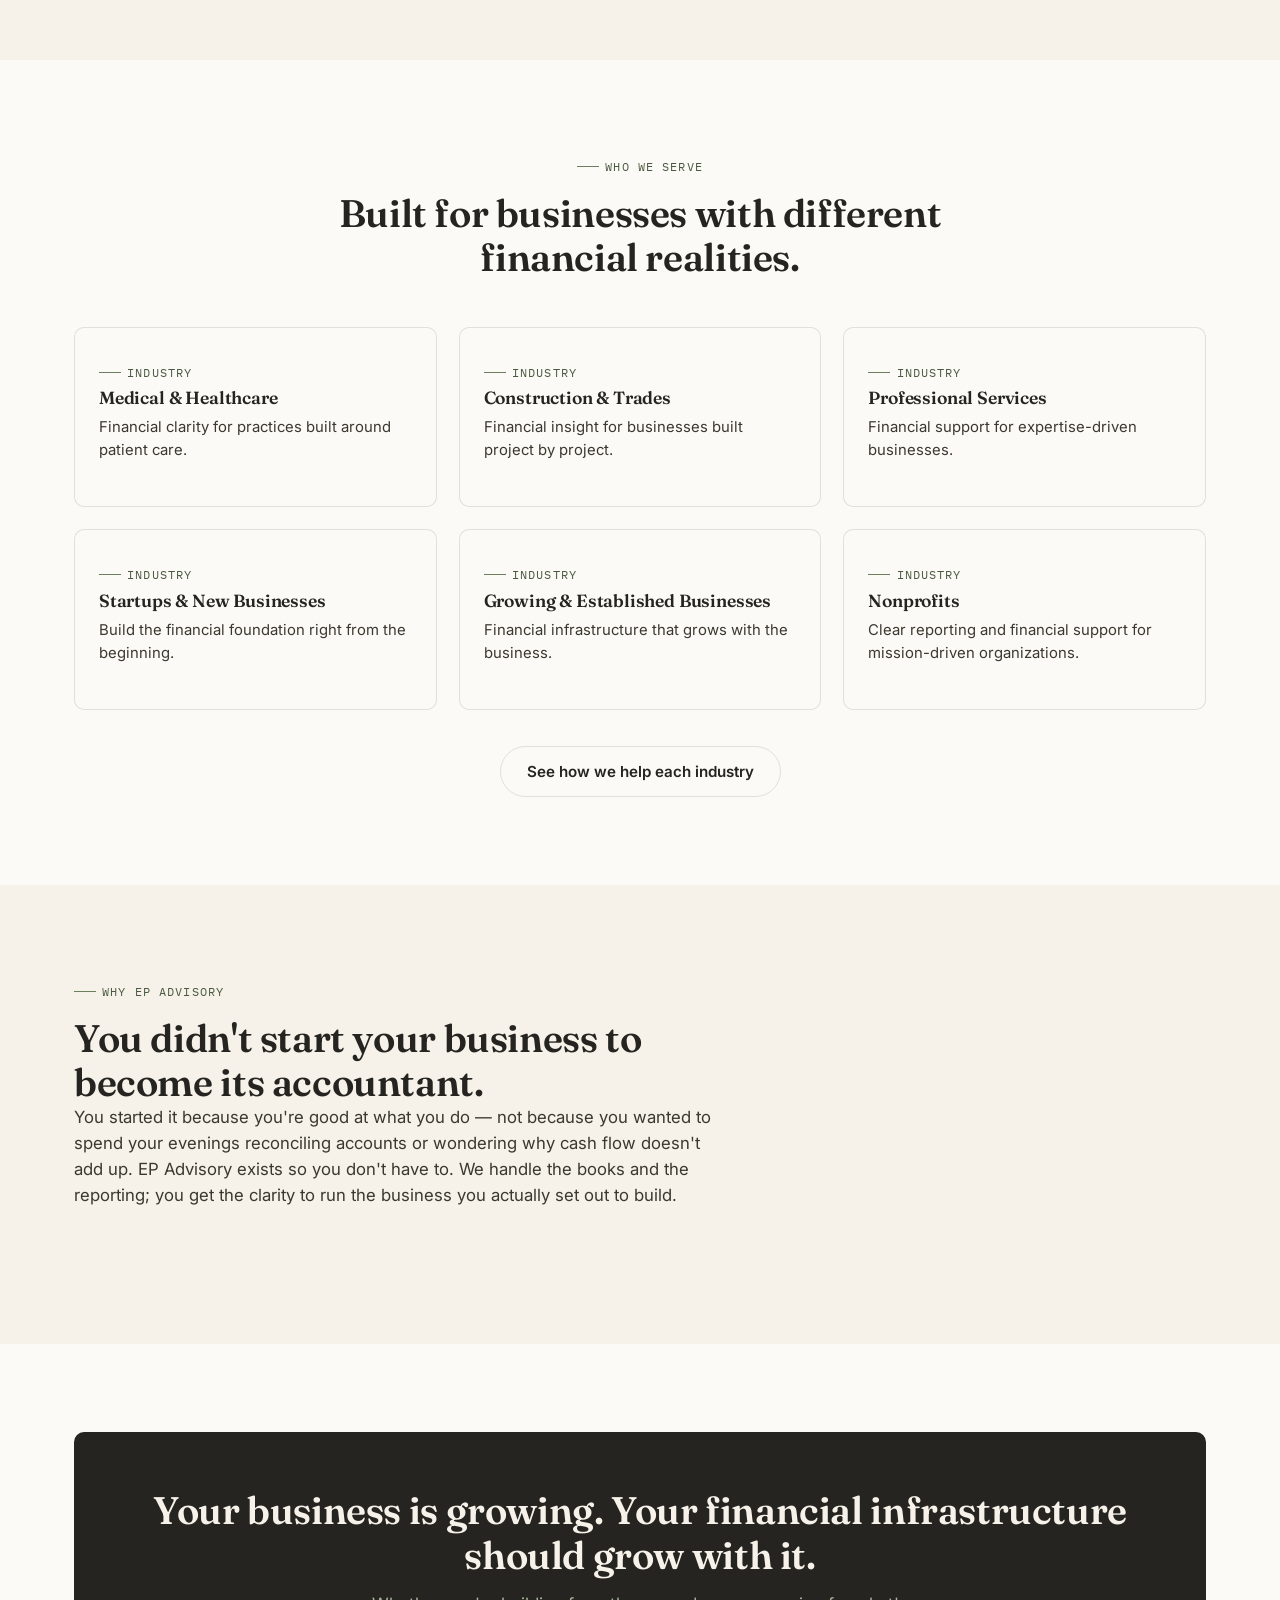
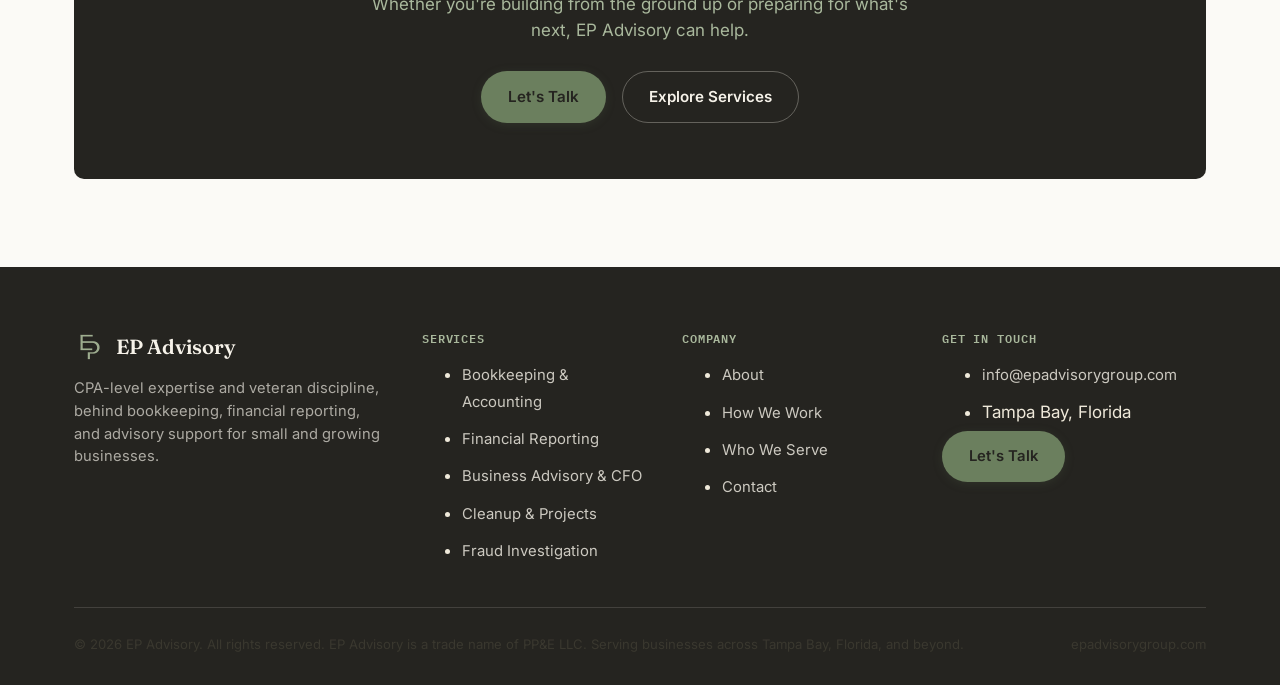
==== commit d261e8aa: "Add files via upload" ====
--- a/index.html
+++ b/index.html
@@ -4,7 +4,7 @@
 <meta charset="UTF-8">
 <meta name="viewport" content="width=device-width, initial-scale=1.0">
 <title>EP Advisory | Bookkeeping, Financial Reporting &amp; CFO Advisory — Tampa Bay, FL</title>
-<meta name="description" content="CPA-run, veteran-run bookkeeping, financial reporting, and advisory support for small and growing businesses. Real financial clarity, from startup to scale. Tampa Bay, FL.">
+<meta name="description" content="CPA-level, veteran-led bookkeeping, financial reporting, and advisory support for small and growing businesses. Real financial clarity, from startup to scale. Tampa Bay, FL.">
 <link rel="canonical" href="https://epadvisorygroup.com/">
 
 <!-- Favicons -->
@@ -17,14 +17,14 @@
 <!-- Open Graph / Twitter -->
 <meta property="og:type" content="website">
 <meta property="og:title" content="EP Advisory | The Financial Team Behind Your Business">
-<meta property="og:description" content="CPA-run, veteran-run bookkeeping, financial reporting, and advisory support for small and growing businesses across Tampa Bay, FL and beyond.">
+<meta property="og:description" content="CPA-level, veteran-led bookkeeping, financial reporting, and advisory support for small and growing businesses across Tampa Bay, FL and beyond.">
 <meta property="og:url" content="https://epadvisorygroup.com/">
 <meta property="og:image" content="https://epadvisorygroup.com/og-image.png">
 <meta property="og:image:width" content="1200">
 <meta property="og:image:height" content="630">
 <meta name="twitter:card" content="summary_large_image">
 <meta name="twitter:title" content="EP Advisory | The Financial Team Behind Your Business">
-<meta name="twitter:description" content="CPA-run, veteran-run bookkeeping, financial reporting, and advisory support for small and growing businesses.">
+<meta name="twitter:description" content="CPA-level, veteran-led bookkeeping, financial reporting, and advisory support for small and growing businesses.">
 <meta name="twitter:image" content="https://epadvisorygroup.com/og-image.png">
 
 <link rel="preconnect" href="https://fonts.googleapis.com">
@@ -46,7 +46,7 @@
     "@type": "Place",
     "name": "Tampa Bay, Florida"
   },
-  "description": "CPA-run, veteran-run bookkeeping, financial reporting, and business advisory services for small and midsize businesses.",
+  "description": "CPA-level, veteran-led bookkeeping, financial reporting, and business advisory services for small and midsize businesses.",
   "makesOffer": [
     { "@type": "Offer", "itemOffered": { "@type": "Service", "name": "Bookkeeping & Accounting" } },
     { "@type": "Offer", "itemOffered": { "@type": "Service", "name": "Financial Reporting & Controller Services" } },
@@ -63,7 +63,7 @@
 <header class="site-header">
   <div class="header-inner">
     <a class="brand" href="index.html" aria-label="EP Advisory home">
-      <span class="brand-mark" aria-hidden="true"><span></span><span></span><span></span></span>
+      <img class="brand-mark" src="/logo-icon.png" alt="" width="32" height="32">
       EP Advisory
     </a>
     <nav class="main-nav" aria-label="Primary">
@@ -84,7 +84,7 @@
 
 <div class="mobile-drawer" id="mobile-drawer">
   <div class="mobile-drawer-top">
-    <span class="brand"><span class="brand-mark" aria-hidden="true"><span></span><span></span><span></span></span>EP Advisory</span>
+    <span class="brand"><img class="brand-mark" src="/logo-icon.png" alt="" width="32" height="32">EP Advisory</span>
     <button class="mobile-close" aria-label="Close menu"><svg viewBox="0 0 24 24" fill="none" stroke="currentColor" stroke-width="2" aria-hidden="true"><line x1="6" y1="6" x2="18" y2="18"/><line x1="6" y1="18" x2="18" y2="6"/></svg></button>
   </div>
   <nav aria-label="Mobile">
@@ -101,7 +101,7 @@
 
 <div class="trust-bar">
   <div class="container">
-    <p><strong>CPA-run.</strong> <span class="trust-dot">·</span> <strong>Veteran-run.</strong> <span class="trust-dot">·</span> Built around how real businesses actually operate.</p>
+    <p>Grounded in <strong>CPA-level expertise</strong> and <strong>veteran discipline</strong> — here to help your business make sense of its numbers.</p>
   </div>
 </div>
 
@@ -262,7 +262,7 @@
       </div>
       <ul class="human-list">
         <li><span class="dot" aria-hidden="true"></span><p><strong>CPA-level rigor.</strong> Financials built on GAAP-based standards, not shortcuts.</p></li>
-        <li><span class="dot" aria-hidden="true"></span><p><strong>Veteran-run discipline.</strong> Accountability and follow-through, every month, on schedule.</p></li>
+        <li><span class="dot" aria-hidden="true"></span><p><strong>Veteran-led discipline.</strong> The kind of accountability and follow-through you can count on, every month.</p></li>
         <li><span class="dot" aria-hidden="true"></span><p><strong>One accountable team.</strong> No call centers, no rotating contacts — a team that knows your books.</p></li>
         <li><span class="dot" aria-hidden="true"></span><p><strong>Straight talk.</strong> If something in your numbers doesn't add up, we'll tell you — clearly, and early.</p></li>
       </ul>
@@ -321,8 +321,8 @@
   <div class="container">
     <div class="footer-top">
       <div class="footer-brand">
-        <span class="brand"><span class="brand-mark" aria-hidden="true"><span></span><span></span><span></span></span>EP Advisory</span>
-        <p>CPA-run, veteran-run bookkeeping, financial reporting, and advisory support for small and growing businesses.</p>
+        <span class="brand"><img class="brand-mark" src="/logo-icon.png" alt="" width="32" height="32">EP Advisory</span>
+        <p>CPA-level expertise and veteran discipline, behind bookkeeping, financial reporting, and advisory support for small and growing businesses.</p>
       </div>
       <div class="footer-col">
         <h4>Services</h4>
--- a/styles.css
+++ b/styles.css
@@ -130,8 +130,8 @@
   transition: transform 0.18s var(--ease), background 0.18s var(--ease), border-color 0.18s var(--ease), color 0.18s var(--ease);
   white-space: nowrap;
 }
-.btn-primary { background: var(--charcoal); color: var(--cream); }
-.btn-primary:hover { background: var(--sage-dark); transform: translateY(-1px); }
+.btn-primary { background: var(--sage-dark); color: var(--white); box-shadow: 0 2px 10px rgba(74, 90, 64, 0.28); }
+.btn-primary:hover { background: var(--sage); box-shadow: 0 4px 14px rgba(74, 90, 64, 0.36); transform: translateY(-1px); }
 .btn-secondary { background: transparent; color: var(--charcoal); border-color: var(--line); }
 .btn-secondary:hover { border-color: var(--charcoal); transform: translateY(-1px); }
 .btn-ghost { background: transparent; color: var(--sage-dark); padding: 13px 4px; }
@@ -166,16 +166,10 @@
   color: var(--charcoal);
 }
 .brand-mark {
-  width: 32px; height: 32px; border-radius: 8px;
-  background: var(--charcoal);
-  display: flex; align-items: flex-end; justify-content: center;
-  gap: 3px; padding: 6px 5px;
+  width: 32px; height: 32px;
   flex-shrink: 0;
-}
-.brand-mark span { display: block; width: 4px; background: var(--sage-light); border-radius: 2px; }
-.brand-mark span:nth-child(1) { height: 6px; background: var(--sage); }
-.brand-mark span:nth-child(2) { height: 10px; background: #dfe6d6; }
-.brand-mark span:nth-child(3) { height: 14px; background: var(--cream); }
+  object-fit: contain;
+}
 
 .main-nav { display: flex; align-items: center; gap: 34px; }
 .main-nav ul { display: flex; gap: 30px; }
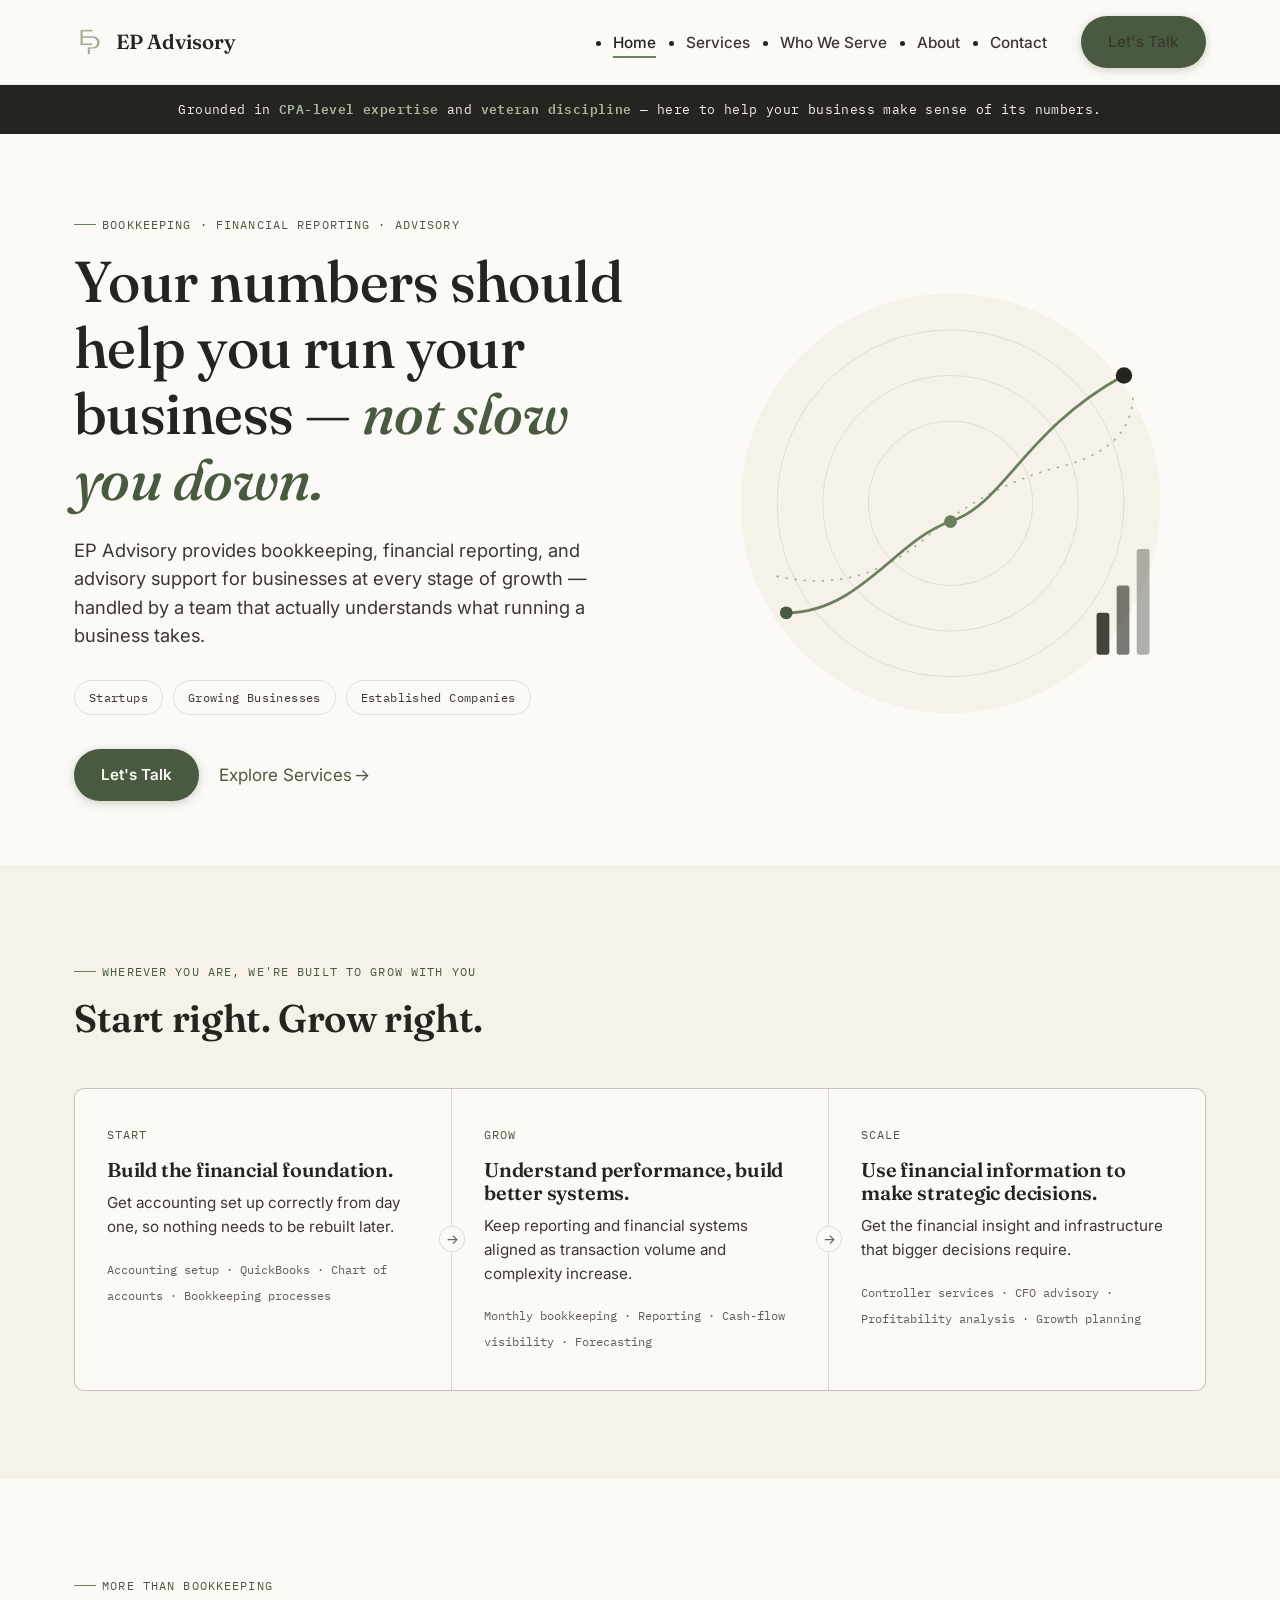
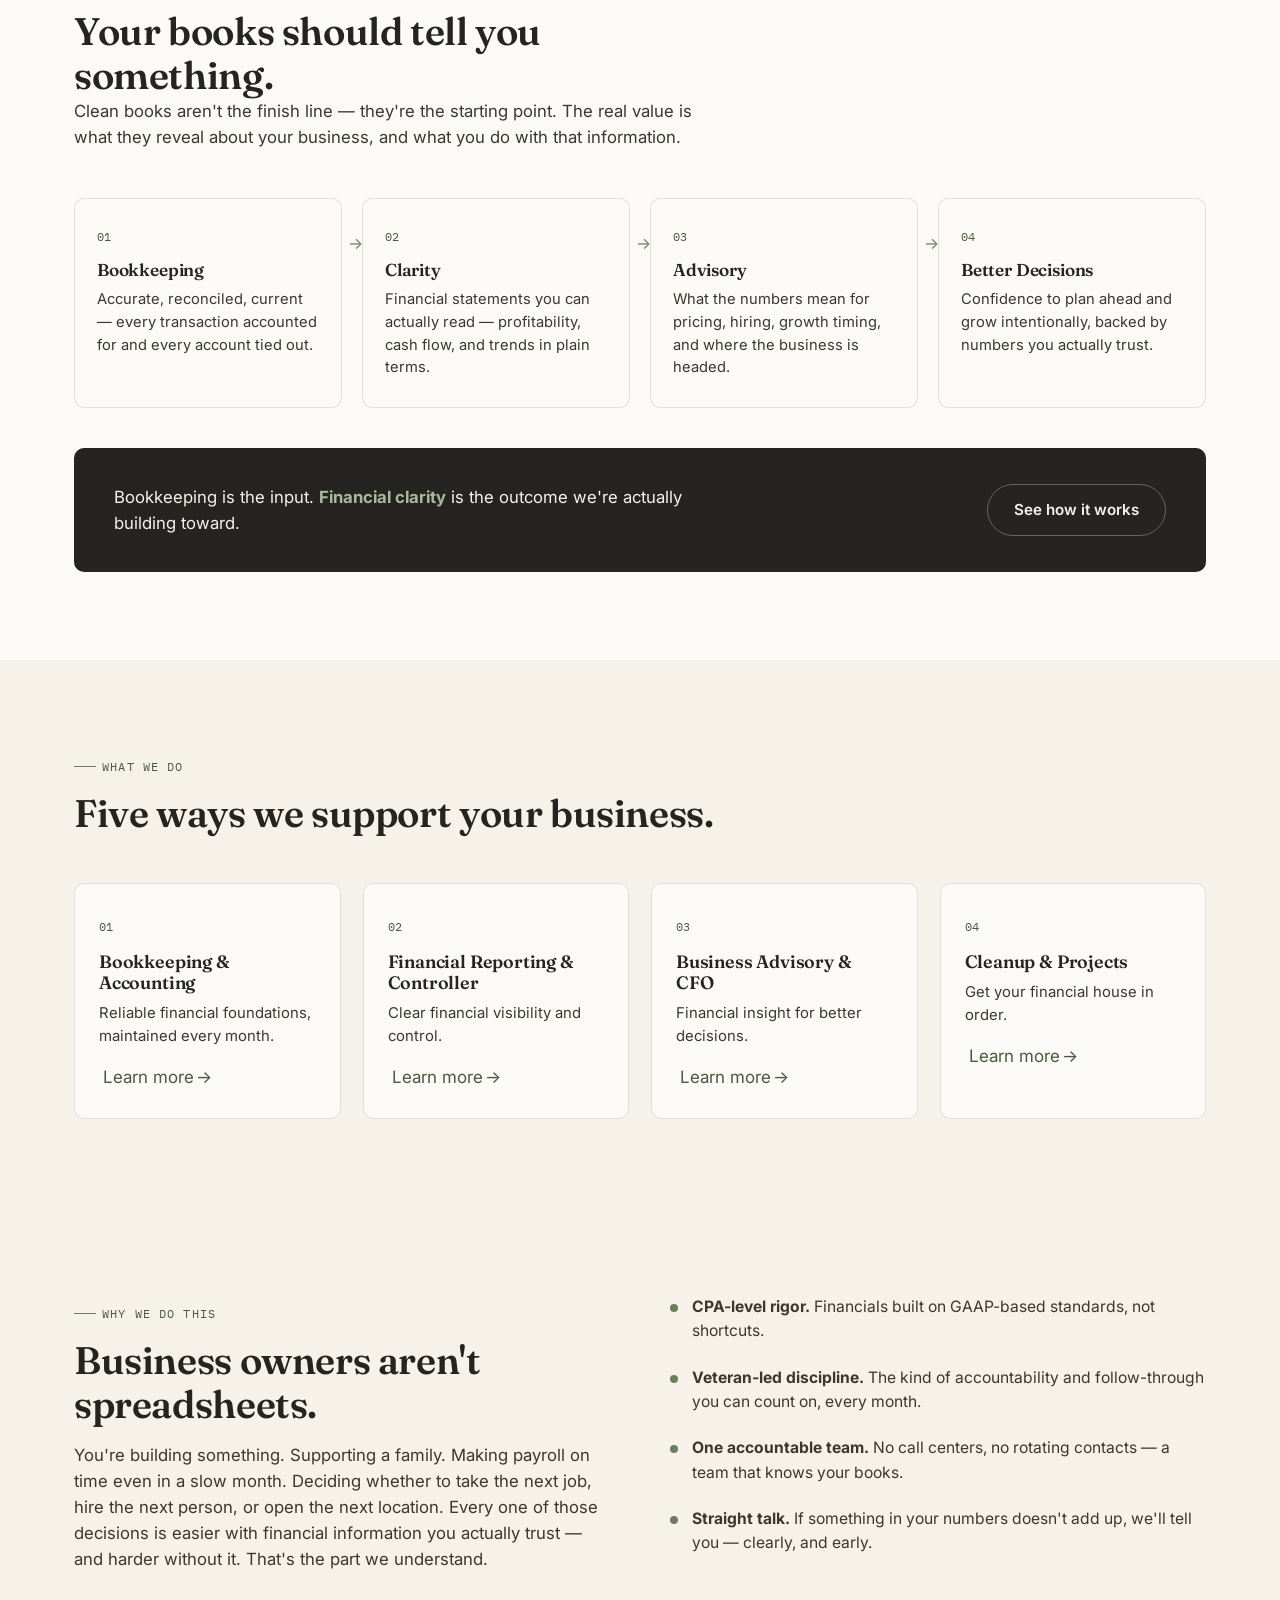
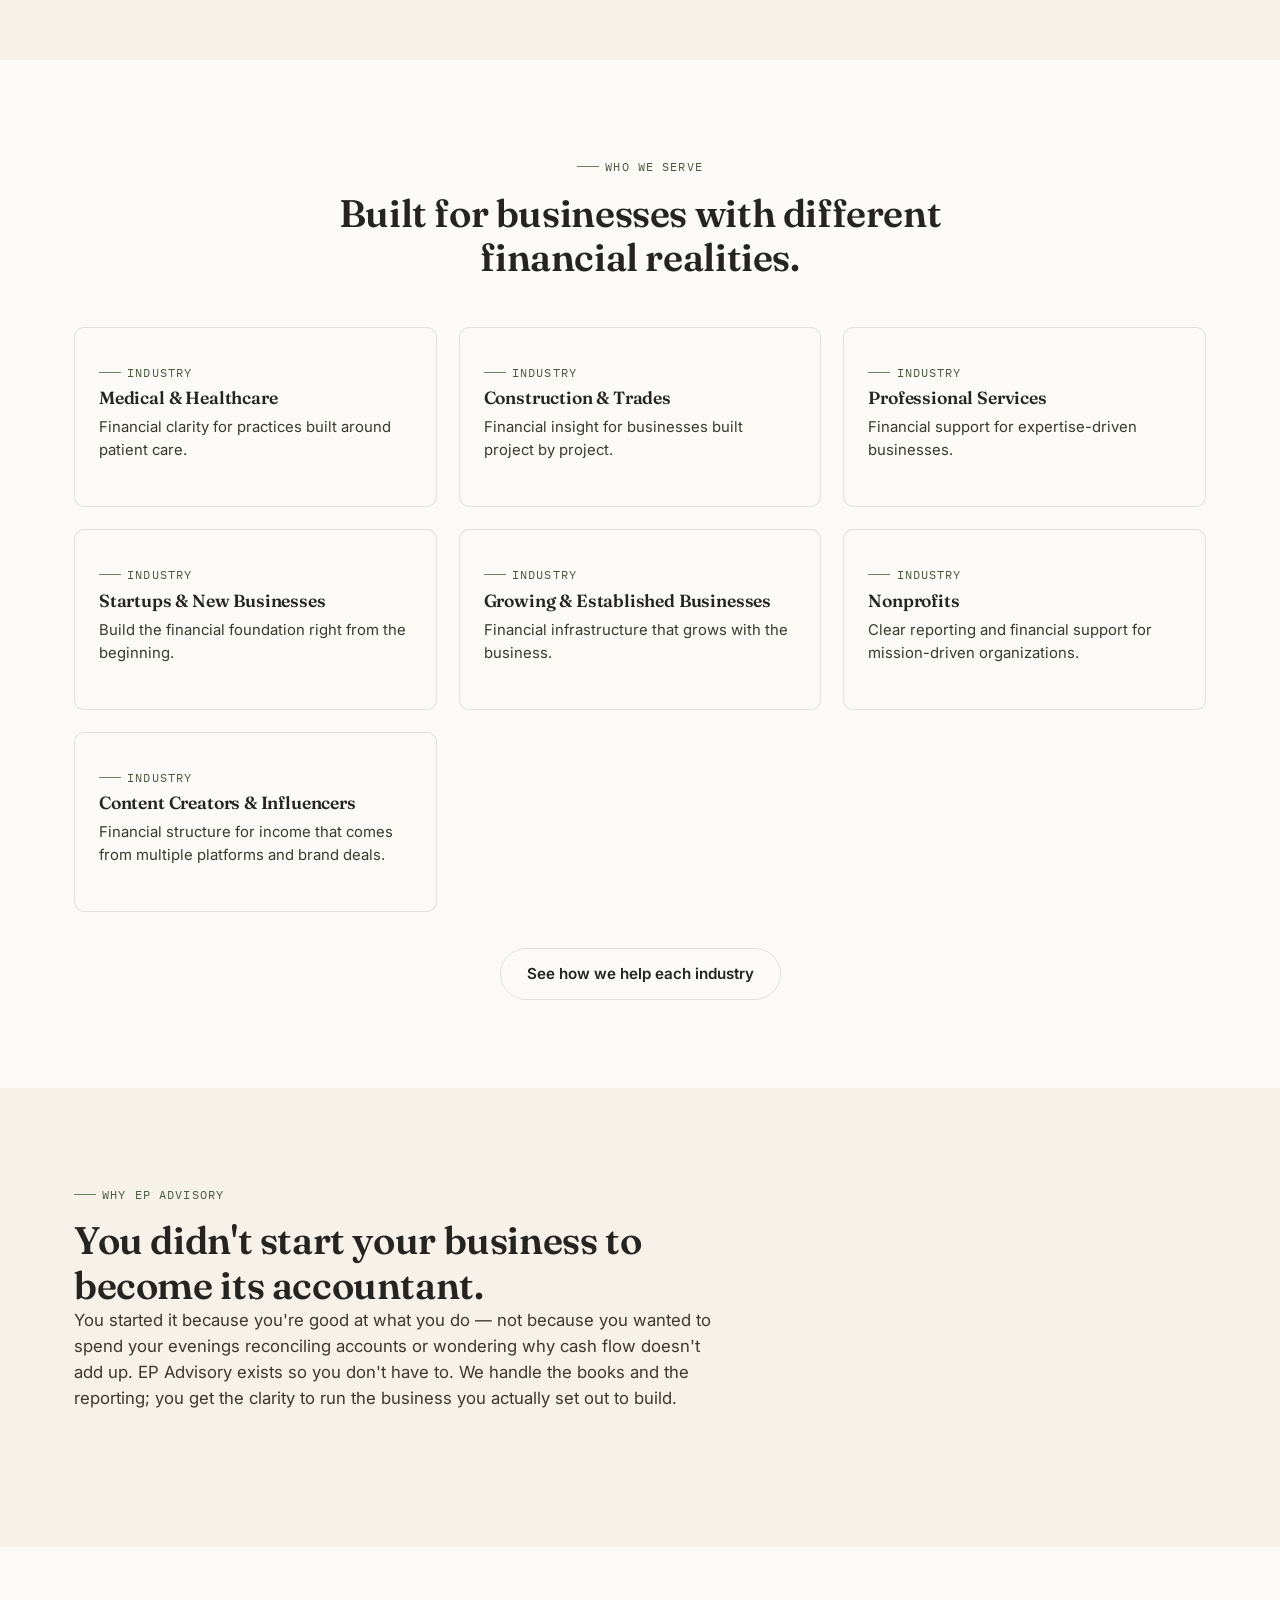
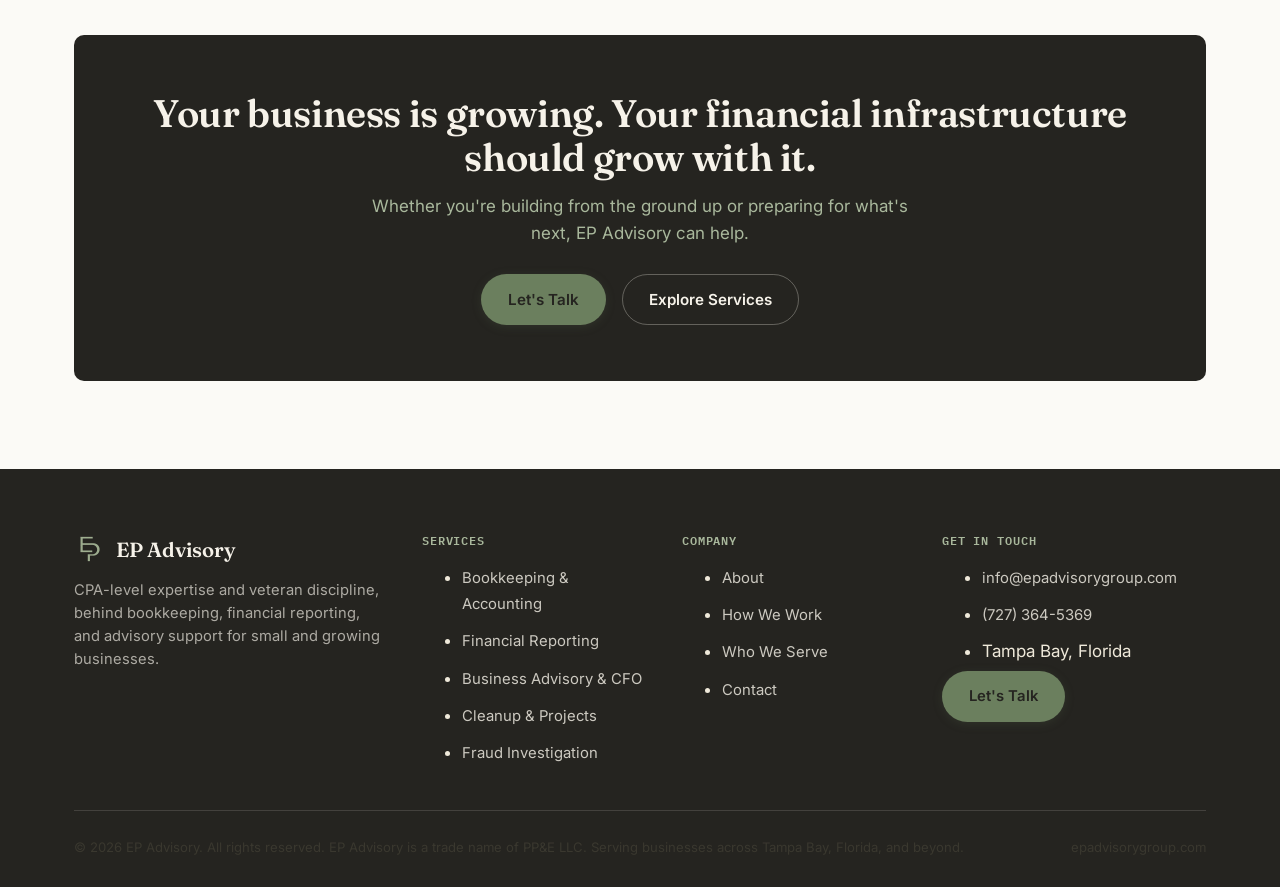
==== commit 9aedbff9: "Add files via upload" ====
--- a/index.html
+++ b/index.html
@@ -283,6 +283,7 @@
         <div class="industry-card"><span class="eyebrow" style="margin-bottom:6px;">Industry</span><h3>Startups &amp; New Businesses</h3><p>Build the financial foundation right from the beginning.</p></div>
         <div class="industry-card"><span class="eyebrow" style="margin-bottom:6px;">Industry</span><h3>Growing &amp; Established Businesses</h3><p>Financial infrastructure that grows with the business.</p></div>
         <div class="industry-card"><span class="eyebrow" style="margin-bottom:6px;">Industry</span><h3>Nonprofits</h3><p>Clear reporting and financial support for mission-driven organizations.</p></div>
+        <div class="industry-card"><span class="eyebrow" style="margin-bottom:6px;">Industry</span><h3>Content Creators &amp; Influencers</h3><p>Financial structure for income that comes from multiple platforms and brand deals.</p></div>
       </div>
       <div class="text-center" style="margin-top: 36px;">
         <a class="btn btn-secondary" href="who-we-serve.html">See how we help each industry</a>
@@ -347,6 +348,7 @@
         <h4>Get in Touch</h4>
         <ul>
           <li><a href="mailto:info@epadvisorygroup.com">info@epadvisorygroup.com</a></li>
+          <li><a href="tel:+17273645369">(727) 364-5369</a></li>
           <li>Tampa Bay, Florida</li>
         </ul>
         <a class="btn btn-primary" href="contact.html">Let's Talk</a>
--- a/styles.css
+++ b/styles.css
@@ -466,3 +466,38 @@
 /* ---------- Utility ---------- */
 .mt-0 { margin-top: 0; }
 .text-center { text-align: center; }
+
+/* ---------- Partner bios (About page) ---------- */
+.partners-grid { display: grid; grid-template-columns: repeat(3, 1fr); gap: 22px; }
+@media (max-width: 780px) { .partners-grid { grid-template-columns: 1fr; } }
+.partner-card {
+  border: 1px solid var(--line); border-radius: var(--radius); overflow: hidden; background: var(--white);
+  transition: border-color 0.2s var(--ease), transform 0.2s var(--ease), box-shadow 0.2s var(--ease);
+}
+.partner-card:hover { border-color: var(--sage); transform: translateY(-3px); box-shadow: var(--shadow-md); }
+.partner-photo { width: 100%; aspect-ratio: 1 / 1; object-fit: cover; display: block; }
+.partner-body { padding: 24px 22px 28px; }
+.partner-body h3 { font-size: 1.15rem; margin-bottom: 4px; }
+.partner-role {
+  font-family: var(--font-mono); font-size: 0.76rem; text-transform: uppercase; letter-spacing: 0.06em;
+  color: var(--sage-dark); display: block; margin-bottom: 14px;
+}
+.partner-tags { display: flex; flex-wrap: wrap; gap: 8px; margin-bottom: 16px; }
+.partner-tags span {
+  font-family: var(--font-mono); font-size: 0.68rem; border: 1px solid var(--line); border-radius: 999px;
+  padding: 5px 12px; color: var(--charcoal-soft);
+}
+.partner-bio-short p { font-size: 0.92rem; }
+.partner-bio-full { display: none; }
+.partner-bio-full.open { display: block; }
+.partner-bio-full p { font-size: 0.92rem; margin-bottom: 12px; }
+.partner-bio-full p:last-child { margin-bottom: 0; }
+.partner-toggle {
+  margin-top: 14px; background: none; border: none; padding: 0; cursor: pointer;
+  font-family: var(--font-mono); font-size: 0.78rem; color: var(--sage-dark); display: inline-block;
+}
+.partner-toggle:hover { color: var(--charcoal); }
+.partner-quote {
+  font-family: var(--font-display); font-style: italic; font-size: 0.92rem; color: var(--charcoal);
+  margin-top: 16px; padding-top: 14px; border-top: 1px solid var(--line);
+}
